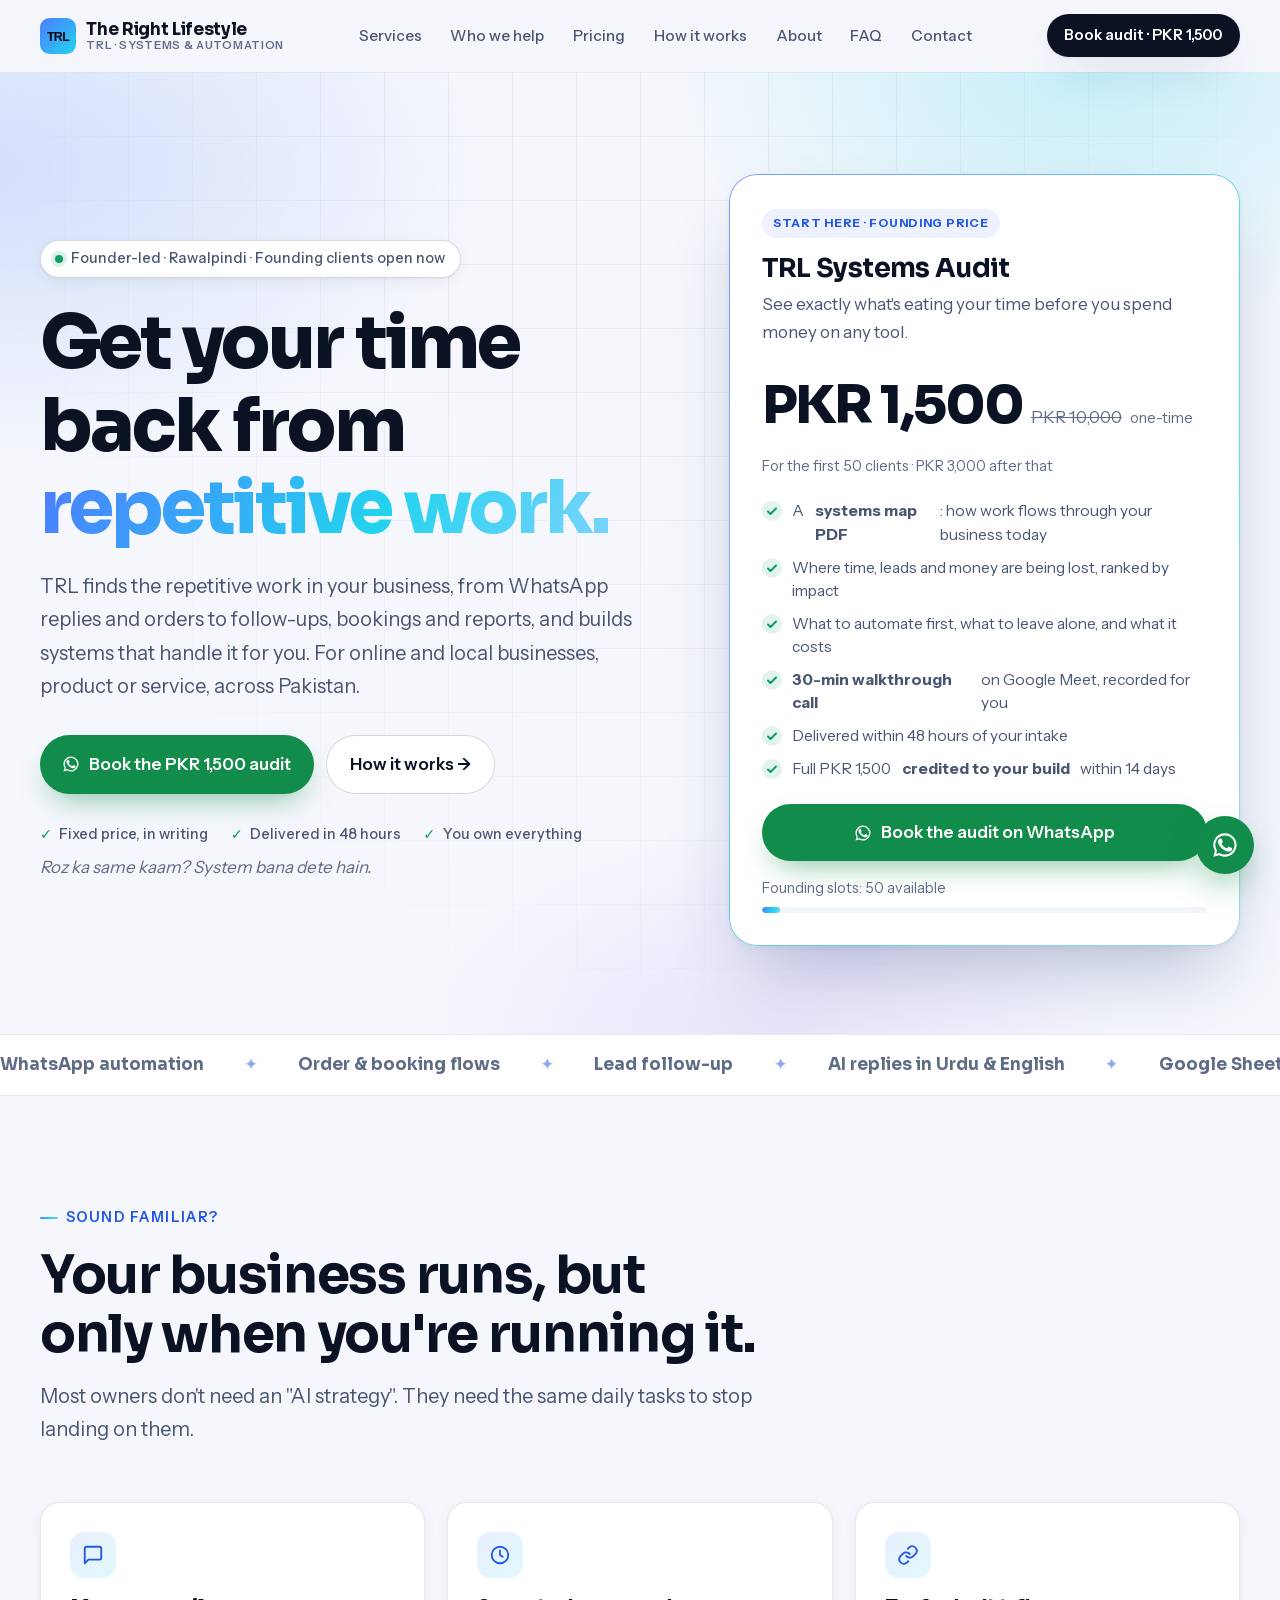
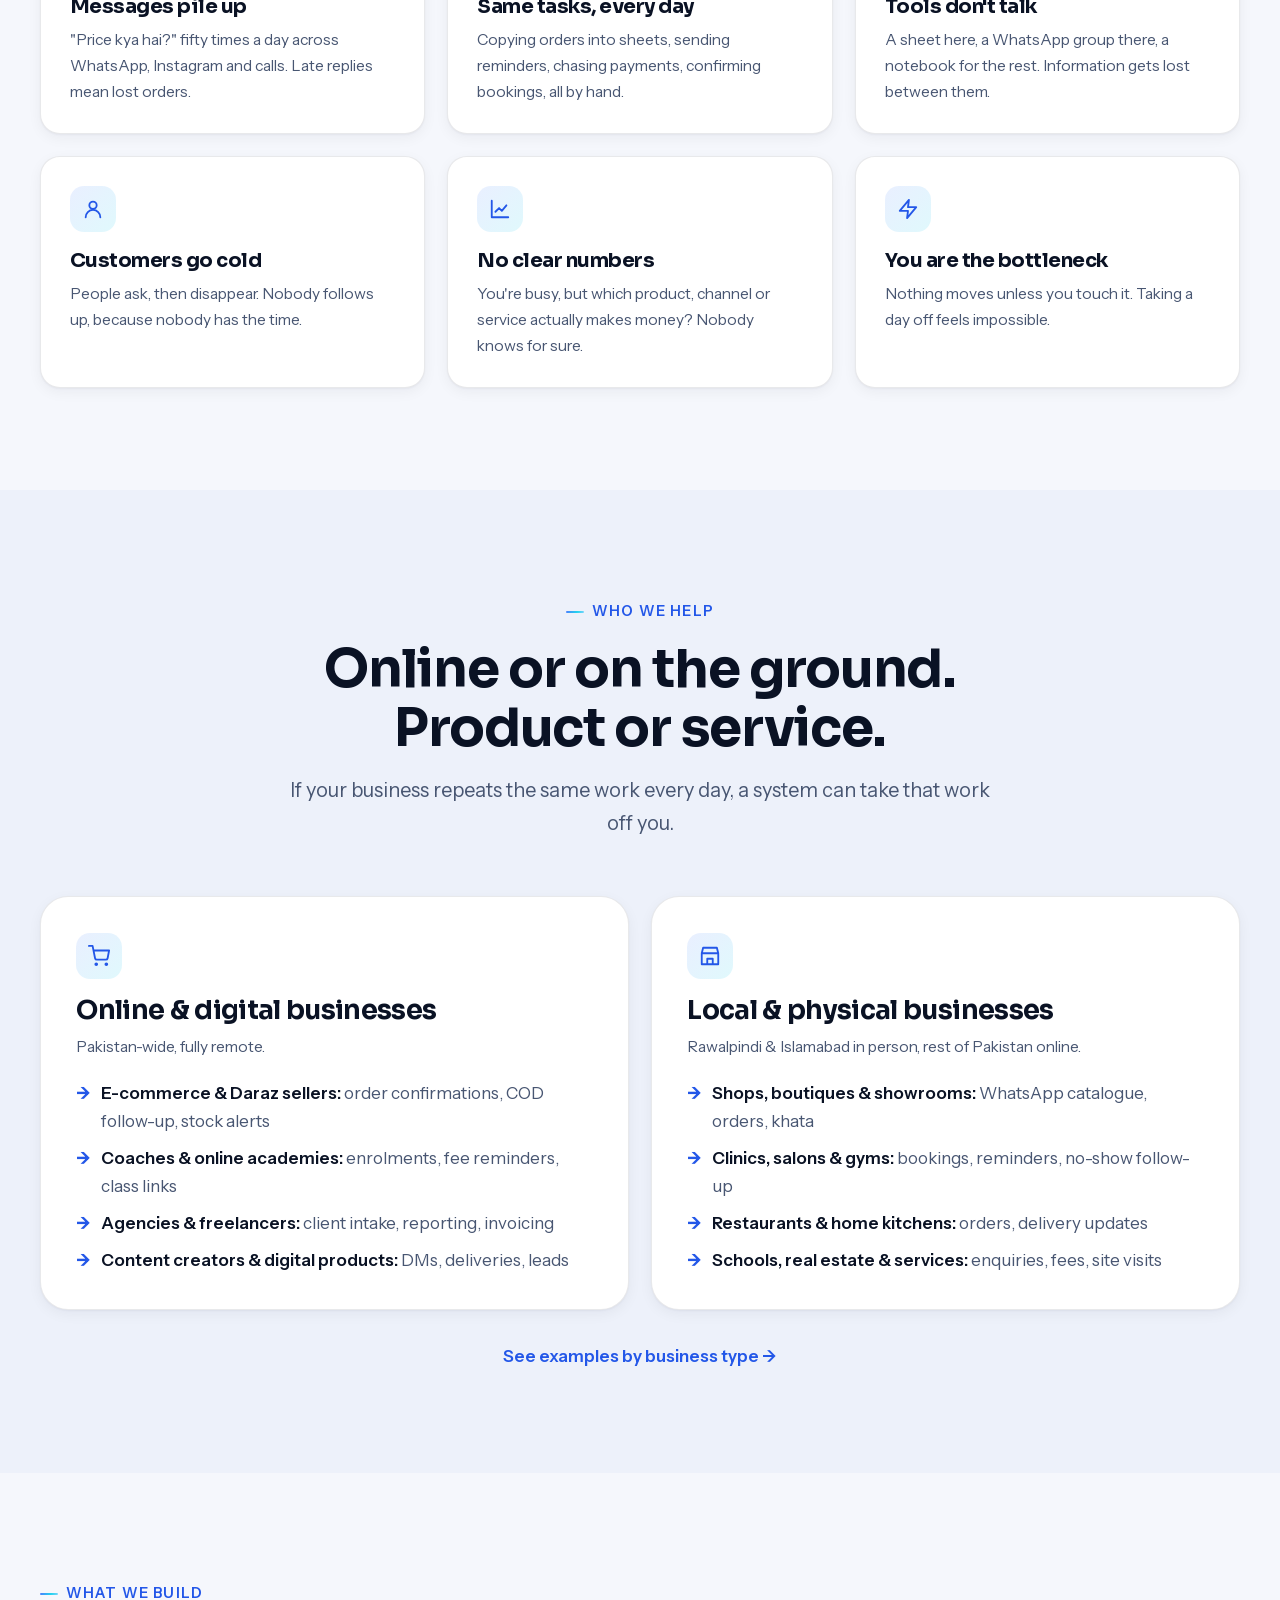
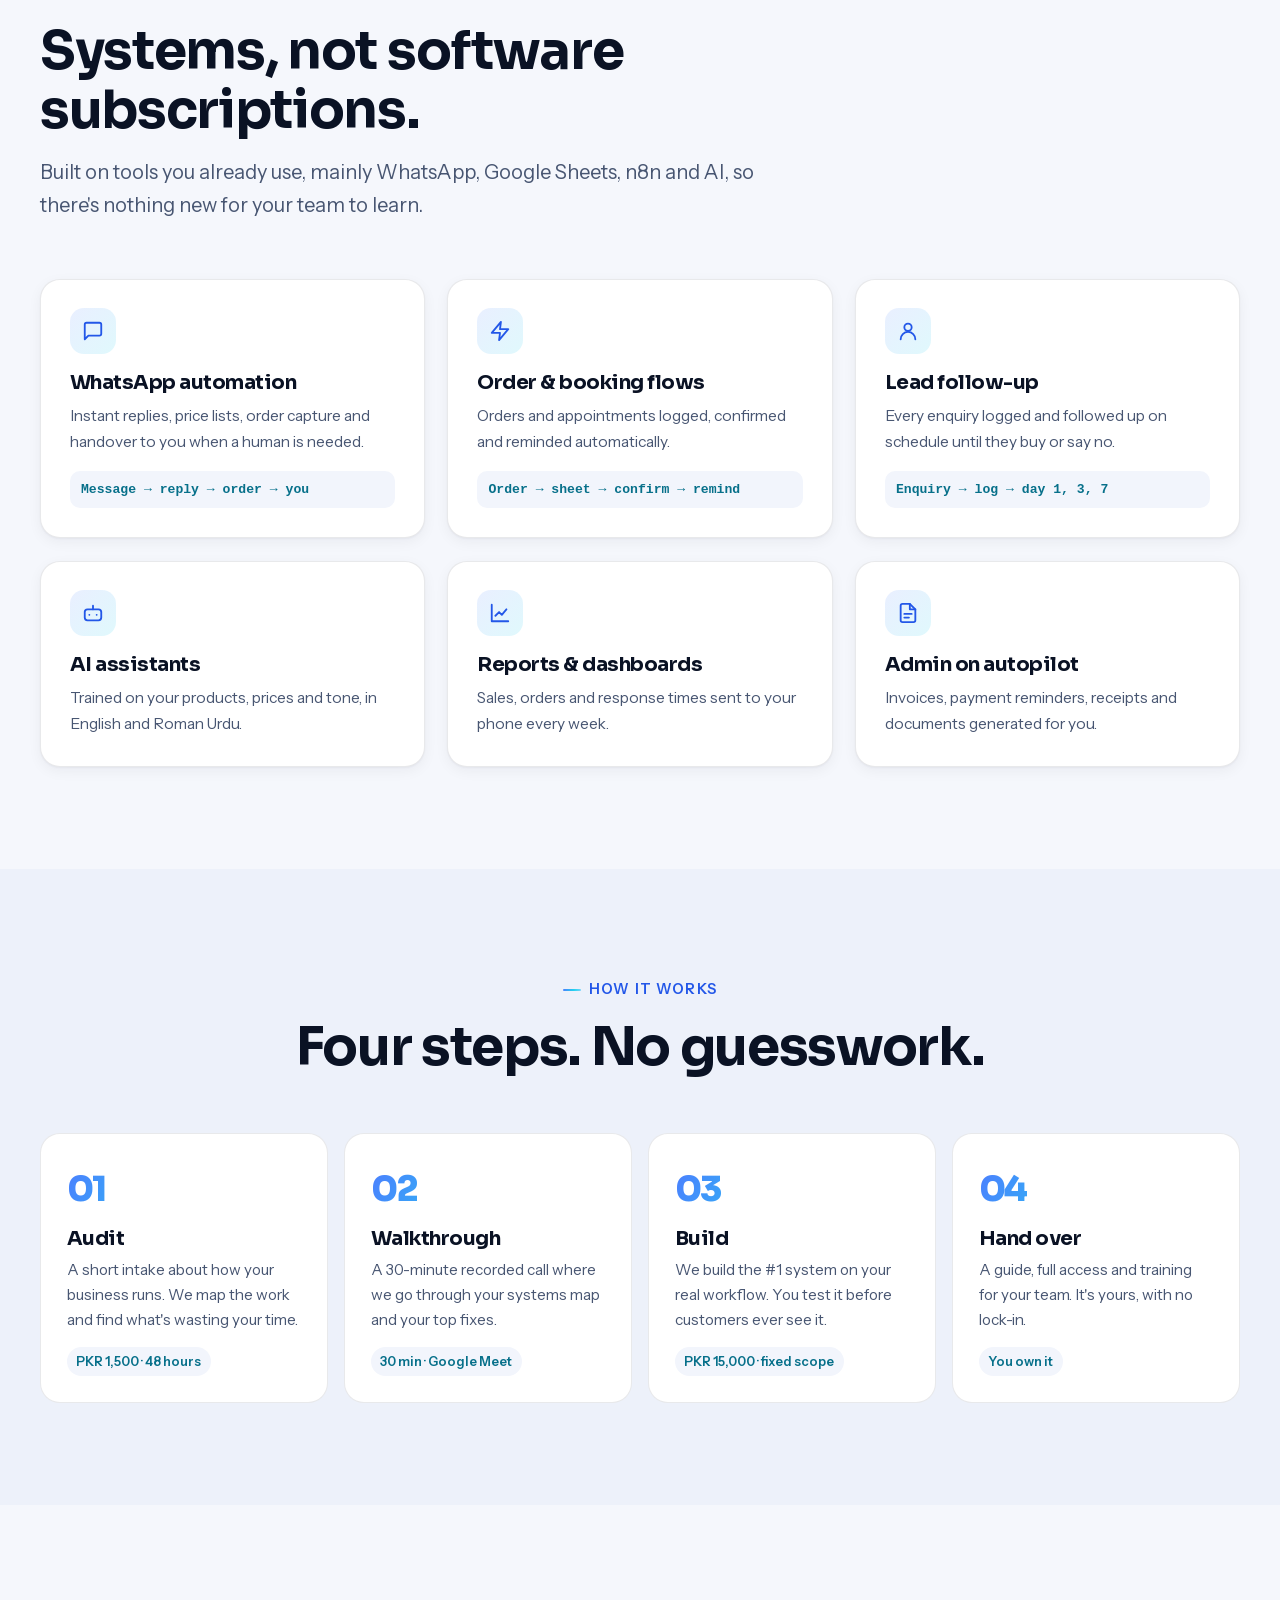
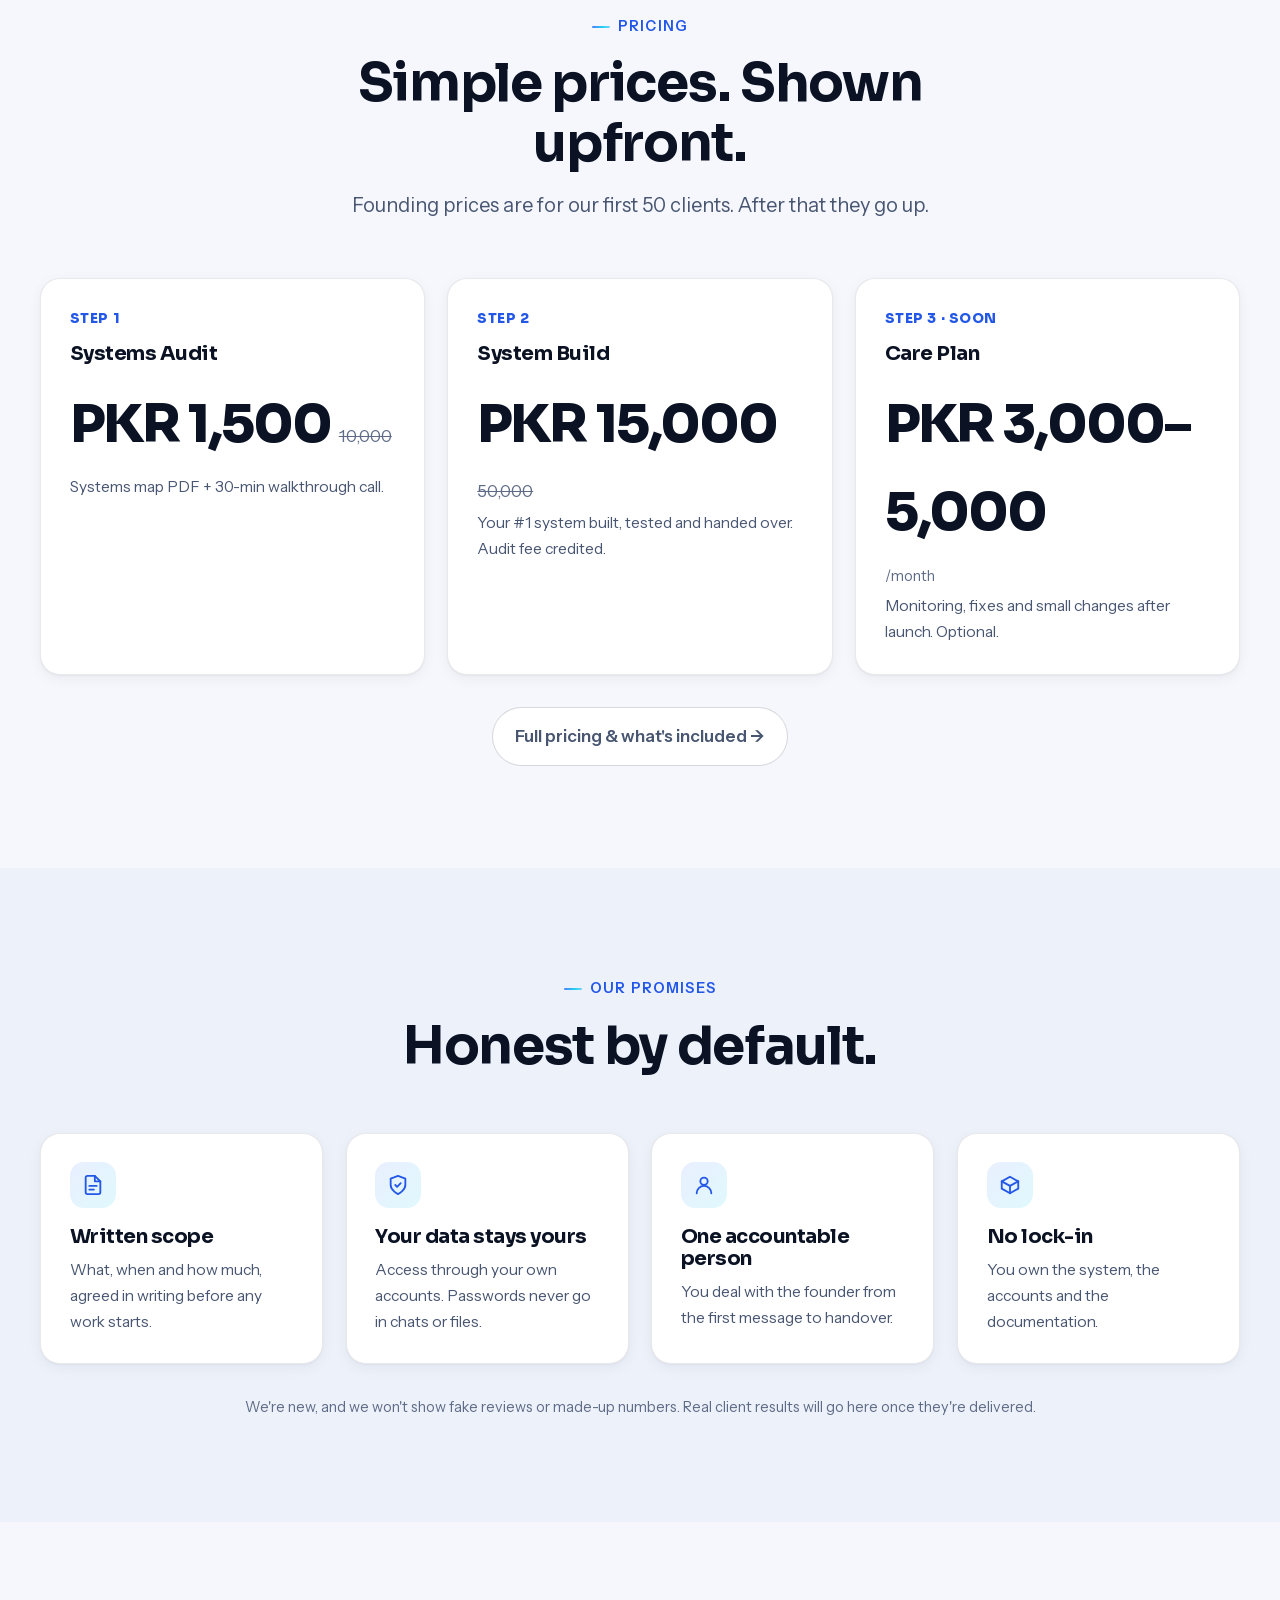
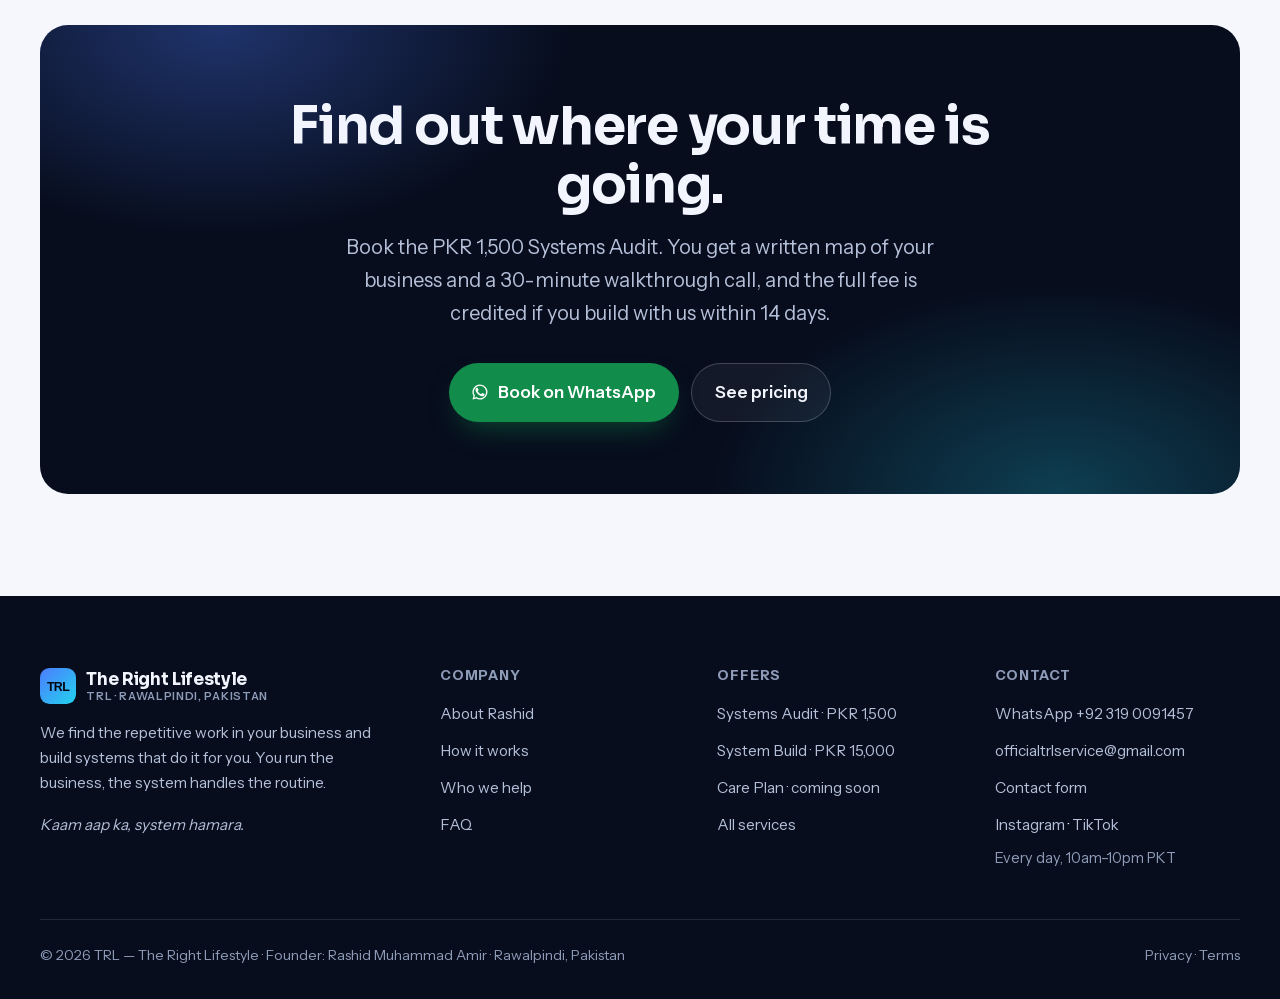
==== index.html @ 707afa15 "Launch TRL website v5.0.0" ====
<!doctype html>
<html lang="en">
<head>
<meta charset="utf-8">
<meta name="viewport" content="width=device-width,initial-scale=1,viewport-fit=cover">
<title>TRL — The Right Lifestyle · Business Automation & Systems Audits, Pakistan</title>
<meta name="description" content="TRL finds the repetitive work in your business and builds systems that do it for you. WhatsApp, orders, follow-ups, reports. Systems Audit PKR 1,500.">
<meta name="robots" content="index,follow,max-image-preview:large">
<meta name="referrer" content="strict-origin-when-cross-origin">
<meta name="theme-color" content="#f5f7fc">
<link rel="canonical" href="https://therightlifestyle.github.io/TheRightLifestyle/">
<link rel="icon" href="assets/img/favicon.svg" type="image/svg+xml"><link rel="apple-touch-icon" href="assets/img/icon-192.png"><link rel="manifest" href="manifest.webmanifest">
<meta property="og:type" content="website"><meta property="og:site_name" content="TRL — The Right Lifestyle"><meta property="og:locale" content="en_PK">
<meta property="og:title" content="TRL — The Right Lifestyle · Business Automation & Systems Audits, Pakistan"><meta property="og:description" content="TRL finds the repetitive work in your business and builds systems that do it for you. WhatsApp, orders, follow-ups, reports. Systems Audit PKR 1,500."><meta property="og:url" content="https://therightlifestyle.github.io/TheRightLifestyle/">
<meta property="og:image" content="https://therightlifestyle.github.io/TheRightLifestyle/assets/img/og-image.png"><meta property="og:image:width" content="1200"><meta property="og:image:height" content="630">
<meta name="twitter:card" content="summary_large_image"><meta name="twitter:image" content="https://therightlifestyle.github.io/TheRightLifestyle/assets/img/og-image.png">
<link rel="preload" href="assets/fonts/instrument-sans-latin.woff2" as="font" type="font/woff2" crossorigin>
<link rel="preload" href="assets/fonts/sora-700.woff2" as="font" type="font/woff2" crossorigin>
<link rel="stylesheet" href="assets/css/style.css">
<script type="application/ld+json">{"@context": "https://schema.org", "@type": "ProfessionalService", "name": "TRL \u2014 The Right Lifestyle", "alternateName": "TRL", "url": "https://therightlifestyle.github.io/TheRightLifestyle/", "email": "officialtrlservice@gmail.com", "telephone": "+923190091457", "founder": {"@type": "Person", "name": "Rashid Muhammad Amir"}, "address": {"@type": "PostalAddress", "addressLocality": "Rawalpindi", "addressRegion": "Punjab", "addressCountry": "PK"}, "areaServed": "PK", "sameAs": ["https://www.instagram.com/the.right.lifestyle/", "https://www.tiktok.com/@the.right.lifestyle"], "openingHours": "Mo-Su 10:00-22:00", "priceRange": "PKR 1,500\u201325,000+", "description": "Systems audits and automation for online and local businesses in Pakistan."}</script>
<!-- ANALYTICS SLOT (P3): paste GA4 + Microsoft Clarity snippets here when IDs exist -->
</head>
<body>
<a class="skip" href="#main">Skip to content</a>
<header class="nav">
 <div class="wrap">
  <a class="brand" href="index.html" aria-label="TRL home"><img src="assets/img/favicon.svg" alt="" width="36" height="36"><span><b>The Right Lifestyle</b><small>TRL · Systems &amp; automation</small></span></a>
  <nav class="menu" id="menu" aria-label="Main"><a href="services.html">Services</a><a href="who-we-help.html">Who we help</a><a href="pricing.html">Pricing</a><a href="how-it-works.html">How it works</a><a href="about.html">About</a><a href="faq.html">FAQ</a><a href="contact.html">Contact</a><a class="btn btn-wa" href="https://wa.me/923190091457?text=Hi%20Rashid%2C%20I%27d%20like%20to%20book%20the%20TRL%20Systems%20Audit%20%28PKR%201%2C500%20founding%20price%29.%20My%20business%20is%3A%20" target="_blank" rel="noopener"><svg viewBox="0 0 24 24" fill="currentColor" aria-hidden="true"><path d="M17.5 14.4c-.3-.1-1.8-.9-2-1-.3-.1-.5-.1-.7.1-.2.3-.8 1-.9 1.2-.2.2-.3.2-.6.1-.3-.1-1.3-.5-2.4-1.5-.9-.8-1.5-1.8-1.7-2.1-.2-.3 0-.5.1-.6l.4-.5c.2-.2.2-.3.3-.5.1-.2 0-.4 0-.5l-.9-2.2c-.2-.6-.5-.5-.7-.5h-.6c-.2 0-.5.1-.8.4-.3.3-1 1-1 2.5s1.1 2.9 1.2 3.1c.1.2 2.1 3.2 5.1 4.5.7.3 1.3.5 1.7.6.7.2 1.4.2 1.9.1.6-.1 1.8-.7 2-1.4.2-.7.2-1.3.2-1.4-.1-.2-.3-.3-.6-.4zM12 2a10 10 0 0 0-8.6 15.1L2 22l5-1.3A10 10 0 1 0 12 2zm0 18.2c-1.5 0-3-.4-4.3-1.2l-.3-.2-3 .8.8-2.9-.2-.3A8.2 8.2 0 1 1 12 20.2z"/></svg> Book audit · PKR 1,500</a></nav>
  <a class="btn btn-p nav-cta" href="https://wa.me/923190091457?text=Hi%20Rashid%2C%20I%27d%20like%20to%20book%20the%20TRL%20Systems%20Audit%20%28PKR%201%2C500%20founding%20price%29.%20My%20business%20is%3A%20" target="_blank" rel="noopener">Book audit · PKR 1,500</a>
  <button class="burger" aria-label="Open menu" aria-expanded="false" aria-controls="menu"><span></span></button>
 </div>
</header>
<main id="main">

<section class="hero"><div class="wrap hero-grid">
 <div>
  <span class="pill"><i></i>Founder-led · Rawalpindi · Founding clients open now</span>
  <h1>Get your time back from <span class="grad">repetitive work.</span></h1>
  <p class="lead">TRL finds the repetitive work in your business, from WhatsApp replies and orders to follow-ups, bookings and reports, and builds systems that handle it for you. For online and local businesses, product or service, across Pakistan.</p>
  <div class="btns"><a class="btn btn-wa" href="https://wa.me/923190091457?text=Hi%20Rashid%2C%20I%27d%20like%20to%20book%20the%20TRL%20Systems%20Audit%20%28PKR%201%2C500%20founding%20price%29.%20My%20business%20is%3A%20" target="_blank" rel="noopener"><svg viewBox="0 0 24 24" fill="currentColor" aria-hidden="true"><path d="M17.5 14.4c-.3-.1-1.8-.9-2-1-.3-.1-.5-.1-.7.1-.2.3-.8 1-.9 1.2-.2.2-.3.2-.6.1-.3-.1-1.3-.5-2.4-1.5-.9-.8-1.5-1.8-1.7-2.1-.2-.3 0-.5.1-.6l.4-.5c.2-.2.2-.3.3-.5.1-.2 0-.4 0-.5l-.9-2.2c-.2-.6-.5-.5-.7-.5h-.6c-.2 0-.5.1-.8.4-.3.3-1 1-1 2.5s1.1 2.9 1.2 3.1c.1.2 2.1 3.2 5.1 4.5.7.3 1.3.5 1.7.6.7.2 1.4.2 1.9.1.6-.1 1.8-.7 2-1.4.2-.7.2-1.3.2-1.4-.1-.2-.3-.3-.6-.4zM12 2a10 10 0 0 0-8.6 15.1L2 22l5-1.3A10 10 0 1 0 12 2zm0 18.2c-1.5 0-3-.4-4.3-1.2l-.3-.2-3 .8.8-2.9-.2-.3A8.2 8.2 0 1 1 12 20.2z"/></svg> Book the PKR 1,500 audit</a><a class="btn btn-g" href="how-it-works.html">How it works →</a></div>
  <ul class="ticks"><li>Fixed price, in writing</li><li>Delivered in 48 hours</li><li>You own everything</li></ul>
  <p class="ur">Roz ka same kaam? System bana dete hain.</p>
 </div>
 <div class="offer rv">
<span class="tag">Start here · Founding price</span>
<h3>TRL Systems Audit</h3>
<p>See exactly what's eating your time before you spend money on any tool.</p>
<div class="price"><b>PKR 1,500</b><s>PKR 10,000</s><span>one-time</span></div>
<p class="muted">For the first 50 clients · PKR 3,000 after that</p>
<ul class="checks"><li>A <b>systems map PDF</b>: how work flows through your business today</li>
<li>Where time, leads and money are being lost, ranked by impact</li>
<li>What to automate first, what to leave alone, and what it costs</li>
<li><b>30-min walkthrough call</b> on Google Meet, recorded for you</li>
<li>Delivered within 48 hours of your intake</li>
<li>Full PKR 1,500 <b>credited to your build</b> within 14 days</li></ul>
<a class="btn btn-wa" href="https://wa.me/923190091457?text=Hi%20Rashid%2C%20I%27d%20like%20to%20book%20the%20TRL%20Systems%20Audit%20%28PKR%201%2C500%20founding%20price%29.%20My%20business%20is%3A%20" target="_blank" rel="noopener"><svg viewBox="0 0 24 24" fill="currentColor" aria-hidden="true"><path d="M17.5 14.4c-.3-.1-1.8-.9-2-1-.3-.1-.5-.1-.7.1-.2.3-.8 1-.9 1.2-.2.2-.3.2-.6.1-.3-.1-1.3-.5-2.4-1.5-.9-.8-1.5-1.8-1.7-2.1-.2-.3 0-.5.1-.6l.4-.5c.2-.2.2-.3.3-.5.1-.2 0-.4 0-.5l-.9-2.2c-.2-.6-.5-.5-.7-.5h-.6c-.2 0-.5.1-.8.4-.3.3-1 1-1 2.5s1.1 2.9 1.2 3.1c.1.2 2.1 3.2 5.1 4.5.7.3 1.3.5 1.7.6.7.2 1.4.2 1.9.1.6-.1 1.8-.7 2-1.4.2-.7.2-1.3.2-1.4-.1-.2-.3-.3-.6-.4zM12 2a10 10 0 0 0-8.6 15.1L2 22l5-1.3A10 10 0 1 0 12 2zm0 18.2c-1.5 0-3-.4-4.3-1.2l-.3-.2-3 .8.8-2.9-.2-.3A8.2 8.2 0 1 1 12 20.2z"/></svg> Book the audit on WhatsApp</a>
<div class="meter">Founding slots: 50 available<div class="bar"><i></i></div></div>
</div>
</div></section>

<div class="strip" aria-hidden="true"><div class="track"><span>WhatsApp automation</span><span>Order & booking flows</span><span>Lead follow-up</span><span>AI replies in Urdu & English</span><span>Google Sheets systems</span><span>Daraz & e-commerce ops</span><span>Invoices & reminders</span><span>Reporting dashboards</span><span>n8n workflows</span><span>Course & academy admin</span><span>WhatsApp automation</span><span>Order & booking flows</span><span>Lead follow-up</span><span>AI replies in Urdu & English</span><span>Google Sheets systems</span><span>Daraz & e-commerce ops</span><span>Invoices & reminders</span><span>Reporting dashboards</span><span>n8n workflows</span><span>Course & academy admin</span></div></div>

<section class="sec"><div class="wrap">
 <div class="head rv"><span class="eyebrow">Sound familiar?</span><h2>Your business runs, but only when you're running it.</h2><p>Most owners don't need an "AI strategy". They need the same daily tasks to stop landing on them.</p></div>
 <div class="g3">
  <div class="card rv"><div class="ic"><svg viewBox="0 0 24 24" fill="none" stroke="currentColor" stroke-width="2" stroke-linecap="round" stroke-linejoin="round" aria-hidden="true"><path d="M21 15a2 2 0 0 1-2 2H7l-4 4V5a2 2 0 0 1 2-2h14a2 2 0 0 1 2 2z"/></svg></div><h3>Messages pile up</h3><p>"Price kya hai?" fifty times a day across WhatsApp, Instagram and calls. Late replies mean lost orders.</p></div>
  <div class="card rv"><div class="ic"><svg viewBox="0 0 24 24" fill="none" stroke="currentColor" stroke-width="2" stroke-linecap="round" stroke-linejoin="round" aria-hidden="true"><circle cx="12" cy="12" r="9"/><path d="M12 7v5l3 2"/></svg></div><h3>Same tasks, every day</h3><p>Copying orders into sheets, sending reminders, chasing payments, confirming bookings, all by hand.</p></div>
  <div class="card rv"><div class="ic"><svg viewBox="0 0 24 24" fill="none" stroke="currentColor" stroke-width="2" stroke-linecap="round" stroke-linejoin="round" aria-hidden="true"><path d="M10 13a5 5 0 0 0 7.5.5l3-3a5 5 0 0 0-7-7l-1.7 1.7"/><path d="M14 11a5 5 0 0 0-7.5-.5l-3 3a5 5 0 0 0 7 7l1.7-1.7"/></svg></div><h3>Tools don't talk</h3><p>A sheet here, a WhatsApp group there, a notebook for the rest. Information gets lost between them.</p></div>
  <div class="card rv"><div class="ic"><svg viewBox="0 0 24 24" fill="none" stroke="currentColor" stroke-width="2" stroke-linecap="round" stroke-linejoin="round" aria-hidden="true"><circle cx="12" cy="8" r="4"/><path d="M4 21a8 8 0 0 1 16 0"/></svg></div><h3>Customers go cold</h3><p>People ask, then disappear. Nobody follows up, because nobody has the time.</p></div>
  <div class="card rv"><div class="ic"><svg viewBox="0 0 24 24" fill="none" stroke="currentColor" stroke-width="2" stroke-linecap="round" stroke-linejoin="round" aria-hidden="true"><path d="M3 3v18h18"/><path d="m7 15 4-4 3 3 5-6"/></svg></div><h3>No clear numbers</h3><p>You're busy, but which product, channel or service actually makes money? Nobody knows for sure.</p></div>
  <div class="card rv"><div class="ic"><svg viewBox="0 0 24 24" fill="none" stroke="currentColor" stroke-width="2" stroke-linecap="round" stroke-linejoin="round" aria-hidden="true"><path d="M13 2 3 14h9l-1 8 10-12h-9z"/></svg></div><h3>You are the bottleneck</h3><p>Nothing moves unless you touch it. Taking a day off feels impossible.</p></div>
 </div>
</div></section>

<section class="sec alt"><div class="wrap">
 <div class="head c rv"><span class="eyebrow">Who we help</span><h2>Online or on the ground. Product or service.</h2><p>If your business repeats the same work every day, a system can take that work off you.</p></div>
 <div class="split">
  <div class="aud card rv"><div class="ic"><svg viewBox="0 0 24 24" fill="none" stroke="currentColor" stroke-width="2" stroke-linecap="round" stroke-linejoin="round" aria-hidden="true"><circle cx="9" cy="21" r="1"/><circle cx="20" cy="21" r="1"/><path d="M1 1h4l2.7 13.4a2 2 0 0 0 2 1.6h9.7a2 2 0 0 0 2-1.6L23 6H6"/></svg></div><h3>Online &amp; digital businesses</h3><p>Pakistan-wide, fully remote.</p>
   <ul><li><span><b>E-commerce &amp; Daraz sellers:</b> order confirmations, COD follow-up, stock alerts</span></li><li><span><b>Coaches &amp; online academies:</b> enrolments, fee reminders, class links</span></li><li><span><b>Agencies &amp; freelancers:</b> client intake, reporting, invoicing</span></li><li><span><b>Content creators &amp; digital products:</b> DMs, deliveries, leads</span></li></ul></div>
  <div class="aud card rv"><div class="ic"><svg viewBox="0 0 24 24" fill="none" stroke="currentColor" stroke-width="2" stroke-linecap="round" stroke-linejoin="round" aria-hidden="true"><path d="M3 9 4.5 3h15L21 9M3 9v12h18V9M3 9h18M9 21v-6h6v6"/></svg></div><h3>Local &amp; physical businesses</h3><p>Rawalpindi &amp; Islamabad in person, rest of Pakistan online.</p>
   <ul><li><span><b>Shops, boutiques &amp; showrooms:</b> WhatsApp catalogue, orders, khata</span></li><li><span><b>Clinics, salons &amp; gyms:</b> bookings, reminders, no-show follow-up</span></li><li><span><b>Restaurants &amp; home kitchens:</b> orders, delivery updates</span></li><li><span><b>Schools, real estate &amp; services:</b> enquiries, fees, site visits</span></li></ul></div>
 </div>
 <p class="center mt2"><a class="link" href="who-we-help.html">See examples by business type →</a></p>
</div></section>

<section class="sec"><div class="wrap">
 <div class="head rv"><span class="eyebrow">What we build</span><h2>Systems, not software subscriptions.</h2><p>Built on tools you already use, mainly WhatsApp, Google Sheets, n8n and AI, so there's nothing new for your team to learn.</p></div>
 <div class="g3">
  <a class="card rv" href="services.html#whatsapp"><div class="ic"><svg viewBox="0 0 24 24" fill="none" stroke="currentColor" stroke-width="2" stroke-linecap="round" stroke-linejoin="round" aria-hidden="true"><path d="M21 15a2 2 0 0 1-2 2H7l-4 4V5a2 2 0 0 1 2-2h14a2 2 0 0 1 2 2z"/></svg></div><h3>WhatsApp automation</h3><p>Instant replies, price lists, order capture and handover to you when a human is needed.</p><div class="flow">Message → reply → order → you</div></a>
  <a class="card rv" href="services.html#ops"><div class="ic"><svg viewBox="0 0 24 24" fill="none" stroke="currentColor" stroke-width="2" stroke-linecap="round" stroke-linejoin="round" aria-hidden="true"><path d="M13 2 3 14h9l-1 8 10-12h-9z"/></svg></div><h3>Order &amp; booking flows</h3><p>Orders and appointments logged, confirmed and reminded automatically.</p><div class="flow">Order → sheet → confirm → remind</div></a>
  <a class="card rv" href="services.html#followup"><div class="ic"><svg viewBox="0 0 24 24" fill="none" stroke="currentColor" stroke-width="2" stroke-linecap="round" stroke-linejoin="round" aria-hidden="true"><circle cx="12" cy="8" r="4"/><path d="M4 21a8 8 0 0 1 16 0"/></svg></div><h3>Lead follow-up</h3><p>Every enquiry logged and followed up on schedule until they buy or say no.</p><div class="flow">Enquiry → log → day 1, 3, 7</div></a>
  <a class="card rv" href="services.html#ai"><div class="ic"><svg viewBox="0 0 24 24" fill="none" stroke="currentColor" stroke-width="2" stroke-linecap="round" stroke-linejoin="round" aria-hidden="true"><rect x="3" y="8" width="18" height="12" rx="3"/><path d="M12 8V4M8 14h.01M16 14h.01"/></svg></div><h3>AI assistants</h3><p>Trained on your products, prices and tone, in English and Roman Urdu.</p></a>
  <a class="card rv" href="services.html#reports"><div class="ic"><svg viewBox="0 0 24 24" fill="none" stroke="currentColor" stroke-width="2" stroke-linecap="round" stroke-linejoin="round" aria-hidden="true"><path d="M3 3v18h18"/><path d="m7 15 4-4 3 3 5-6"/></svg></div><h3>Reports &amp; dashboards</h3><p>Sales, orders and response times sent to your phone every week.</p></a>
  <a class="card rv" href="services.html#admin"><div class="ic"><svg viewBox="0 0 24 24" fill="none" stroke="currentColor" stroke-width="2" stroke-linecap="round" stroke-linejoin="round" aria-hidden="true"><path d="M14 2H6a2 2 0 0 0-2 2v16a2 2 0 0 0 2 2h12a2 2 0 0 0 2-2V8z"/><path d="M14 2v6h6M8 13h8M8 17h5"/></svg></div><h3>Admin on autopilot</h3><p>Invoices, payment reminders, receipts and documents generated for you.</p></a>
 </div>
</div></section>

<section class="sec alt"><div class="wrap">
 <div class="head c rv"><span class="eyebrow">How it works</span><h2>Four steps. No guesswork.</h2></div>
 <div class="steps">
  <div class="step rv"><h3>Audit</h3><p>A short intake about how your business runs. We map the work and find what's wasting your time.</p><span class="when">PKR 1,500 · 48 hours</span></div>
  <div class="step rv"><h3>Walkthrough</h3><p>A 30-minute recorded call where we go through your systems map and your top fixes.</p><span class="when">30 min · Google Meet</span></div>
  <div class="step rv"><h3>Build</h3><p>We build the #1 system on your real workflow. You test it before customers ever see it.</p><span class="when">PKR 15,000 · fixed scope</span></div>
  <div class="step rv"><h3>Hand over</h3><p>A guide, full access and training for your team. It's yours, with no lock-in.</p><span class="when">You own it</span></div>
 </div>
</div></section>

<section class="sec"><div class="wrap">
 <div class="head c rv"><span class="eyebrow">Pricing</span><h2>Simple prices. Shown upfront.</h2><p>Founding prices are for our first 50 clients. After that they go up.</p></div>
 <div class="g3">
  <div class="card rv"><span class="num">STEP 1</span><h3>Systems Audit</h3><div class="price"><b>PKR 1,500</b><s>10,000</s></div><p>Systems map PDF + 30-min walkthrough call.</p></div>
  <div class="card rv"><span class="num">STEP 2</span><h3>System Build</h3><div class="price"><b>PKR 15,000</b><s>50,000</s></div><p>Your #1 system built, tested and handed over. Audit fee credited.</p></div>
  <div class="card rv"><span class="num">STEP 3 · SOON</span><h3>Care Plan</h3><div class="price"><b>PKR 3,000–5,000</b><span>/month</span></div><p>Monitoring, fixes and small changes after launch. Optional.</p></div>
 </div>
 <p class="center mt2"><a class="btn btn-g" href="pricing.html">Full pricing &amp; what's included →</a></p>
</div></section>

<section class="sec alt"><div class="wrap">
 <div class="head c rv"><span class="eyebrow">Our promises</span><h2>Honest by default.</h2></div>
 <div class="g4">
  <div class="card rv"><div class="ic"><svg viewBox="0 0 24 24" fill="none" stroke="currentColor" stroke-width="2" stroke-linecap="round" stroke-linejoin="round" aria-hidden="true"><path d="M14 2H6a2 2 0 0 0-2 2v16a2 2 0 0 0 2 2h12a2 2 0 0 0 2-2V8z"/><path d="M14 2v6h6M8 13h8M8 17h5"/></svg></div><h3>Written scope</h3><p>What, when and how much, agreed in writing before any work starts.</p></div>
  <div class="card rv"><div class="ic"><svg viewBox="0 0 24 24" fill="none" stroke="currentColor" stroke-width="2" stroke-linecap="round" stroke-linejoin="round" aria-hidden="true"><path d="M12 22s8-4 8-10V5l-8-3-8 3v7c0 6 8 10 8 10z"/><path d="m9 12 2 2 4-4"/></svg></div><h3>Your data stays yours</h3><p>Access through your own accounts. Passwords never go in chats or files.</p></div>
  <div class="card rv"><div class="ic"><svg viewBox="0 0 24 24" fill="none" stroke="currentColor" stroke-width="2" stroke-linecap="round" stroke-linejoin="round" aria-hidden="true"><circle cx="12" cy="8" r="4"/><path d="M4 21a8 8 0 0 1 16 0"/></svg></div><h3>One accountable person</h3><p>You deal with the founder from the first message to handover.</p></div>
  <div class="card rv"><div class="ic"><svg viewBox="0 0 24 24" fill="none" stroke="currentColor" stroke-width="2" stroke-linecap="round" stroke-linejoin="round" aria-hidden="true"><path d="M21 8 12 3 3 8v8l9 5 9-5z"/><path d="m3 8 9 5 9-5M12 13v8"/></svg></div><h3>No lock-in</h3><p>You own the system, the accounts and the documentation.</p></div>
 </div>
 <p class="center muted mt2">We're new, and we won't show fake reviews or made-up numbers. Real client results will go here once they're delivered.</p>
</div></section>
<section class="sec"><div class="wrap"><div class="cta on-dark rv">
<h2>Find out where your time is going.</h2><p>Book the PKR 1,500 Systems Audit. You get a written map of your business and a 30-minute walkthrough call, and the full fee is credited if you build with us within 14 days.</p>
<div class="btns"><a class="btn btn-wa" href="https://wa.me/923190091457?text=Hi%20Rashid%2C%20I%27d%20like%20to%20book%20the%20TRL%20Systems%20Audit%20%28PKR%201%2C500%20founding%20price%29.%20My%20business%20is%3A%20" target="_blank" rel="noopener"><svg viewBox="0 0 24 24" fill="currentColor" aria-hidden="true"><path d="M17.5 14.4c-.3-.1-1.8-.9-2-1-.3-.1-.5-.1-.7.1-.2.3-.8 1-.9 1.2-.2.2-.3.2-.6.1-.3-.1-1.3-.5-2.4-1.5-.9-.8-1.5-1.8-1.7-2.1-.2-.3 0-.5.1-.6l.4-.5c.2-.2.2-.3.3-.5.1-.2 0-.4 0-.5l-.9-2.2c-.2-.6-.5-.5-.7-.5h-.6c-.2 0-.5.1-.8.4-.3.3-1 1-1 2.5s1.1 2.9 1.2 3.1c.1.2 2.1 3.2 5.1 4.5.7.3 1.3.5 1.7.6.7.2 1.4.2 1.9.1.6-.1 1.8-.7 2-1.4.2-.7.2-1.3.2-1.4-.1-.2-.3-.3-.6-.4zM12 2a10 10 0 0 0-8.6 15.1L2 22l5-1.3A10 10 0 1 0 12 2zm0 18.2c-1.5 0-3-.4-4.3-1.2l-.3-.2-3 .8.8-2.9-.2-.3A8.2 8.2 0 1 1 12 20.2z"/></svg> Book on WhatsApp</a><a class="btn btn-g" href="pricing.html">See pricing</a></div>
</div></div></section>

</main>
<footer class="foot on-dark">
 <div class="wrap">
  <div class="foot-grid">
   <div>
    <a class="brand" href="index.html"><img src="assets/img/favicon.svg" alt="" width="36" height="36"><span><b>The Right Lifestyle</b><small>TRL · Rawalpindi, Pakistan</small></span></a>
    <p class="mt1" style="max-width:340px;font-size:.95rem">We find the repetitive work in your business and build systems that do it for you. You run the business, the system handles the routine.</p>
    <p class="mt1" style="font-size:.95rem"><i>Kaam aap ka, system hamara.</i></p>
   </div>
   <div><h4>Company</h4><ul><li><a href="about.html">About Rashid</a></li><li><a href="how-it-works.html">How it works</a></li><li><a href="who-we-help.html">Who we help</a></li><li><a href="faq.html">FAQ</a></li></ul></div>
   <div><h4>Offers</h4><ul><li><a href="pricing.html#audit">Systems Audit · PKR 1,500</a></li><li><a href="pricing.html#build">System Build · PKR 15,000</a></li><li><a href="pricing.html#care">Care Plan · coming soon</a></li><li><a href="services.html">All services</a></li></ul></div>
   <div><h4>Contact</h4><ul><li><a href="https://wa.me/923190091457?text=Assalam%20o%20Alaikum%20Rashid%2C%20I%20found%20TRL%20online.%20I%27d%20like%20to%20talk%20about%20my%20business." target="_blank" rel="noopener">WhatsApp +92 319 0091457</a></li><li><a href="mailto:officialtrlservice@gmail.com">officialtrlservice@gmail.com</a></li><li><a href="contact.html">Contact form</a></li><li><a href="https://www.instagram.com/the.right.lifestyle/" target="_blank" rel="noopener">Instagram</a> · <a href="https://www.tiktok.com/@the.right.lifestyle" target="_blank" rel="noopener">TikTok</a></li><li style="color:var(--text3);font-size:.9rem">Every day, 10am–10pm PKT</li></ul></div>
  </div>
  <div class="foot-b"><span>© <span id="yr">2026</span> TRL — The Right Lifestyle · Founder: Rashid Muhammad Amir · Rawalpindi, Pakistan</span><span><a href="privacy.html">Privacy</a> · <a href="terms.html">Terms</a></span></div>
 </div>
</footer>
<a class="fab" href="https://wa.me/923190091457?text=Assalam%20o%20Alaikum%20Rashid%2C%20I%20found%20TRL%20online.%20I%27d%20like%20to%20talk%20about%20my%20business." target="_blank" rel="noopener" aria-label="Chat with TRL on WhatsApp"><svg viewBox="0 0 24 24" fill="currentColor" aria-hidden="true"><path d="M17.5 14.4c-.3-.1-1.8-.9-2-1-.3-.1-.5-.1-.7.1-.2.3-.8 1-.9 1.2-.2.2-.3.2-.6.1-.3-.1-1.3-.5-2.4-1.5-.9-.8-1.5-1.8-1.7-2.1-.2-.3 0-.5.1-.6l.4-.5c.2-.2.2-.3.3-.5.1-.2 0-.4 0-.5l-.9-2.2c-.2-.6-.5-.5-.7-.5h-.6c-.2 0-.5.1-.8.4-.3.3-1 1-1 2.5s1.1 2.9 1.2 3.1c.1.2 2.1 3.2 5.1 4.5.7.3 1.3.5 1.7.6.7.2 1.4.2 1.9.1.6-.1 1.8-.7 2-1.4.2-.7.2-1.3.2-1.4-.1-.2-.3-.3-.6-.4zM12 2a10 10 0 0 0-8.6 15.1L2 22l5-1.3A10 10 0 1 0 12 2zm0 18.2c-1.5 0-3-.4-4.3-1.2l-.3-.2-3 .8.8-2.9-.2-.3A8.2 8.2 0 1 1 12 20.2z"/></svg></a>
<script src="assets/js/main.js" defer></script>
</body>
</html>
---- assets/css/style.css ----
/* TRL — The Right Lifestyle · v5 launch stylesheet · hand-written, no frameworks, no trackers */
@font-face{font-family:"Instrument Sans";src:url("../fonts/instrument-sans-latin.woff2") format("woff2");font-weight:400 700;font-display:swap}
@font-face{font-family:"Sora";src:url("../fonts/sora-700.woff2") format("woff2");font-weight:600 700;font-display:swap}
@font-face{font-family:"Sora";src:url("../fonts/sora-800.woff2") format("woff2");font-weight:800;font-display:swap}

:root{
  --fd:"Sora",ui-sans-serif,system-ui,sans-serif;
  --fb:"Instrument Sans",ui-sans-serif,system-ui,-apple-system,"Segoe UI",Roboto,sans-serif;
  --s-1:clamp(.83rem,.8rem + .15vw,.9rem);--s0:clamp(.98rem,.94rem + .2vw,1.06rem);--s1:clamp(1.1rem,1.02rem + .4vw,1.25rem);
  --s2:clamp(1.3rem,1.15rem + .7vw,1.65rem);--s3:clamp(1.7rem,1.35rem + 1.4vw,2.4rem);--s4:clamp(2.1rem,1.5rem + 2.4vw,3.3rem);--s5:clamp(2.5rem,1.5rem + 4vw,4.6rem);
  --gut:clamp(1.15rem,4vw,2.5rem);--secy:clamp(3.8rem,8vw,7rem);
  --r-sm:12px;--r-md:20px;--r-lg:28px;--maxw:1200px;--nav-h:72px;
  --ease:cubic-bezier(.22,1,.36,1);
  --grad:linear-gradient(120deg,#4d7cff 0%,#22d3ee 60%,#7dd3fc 100%);
  --bg:#f5f7fc;--bg2:#edf1fa;--surf:#fff;--surf2:#f2f5fc;
  --text:#0a1224;--text2:#485672;--text3:#5f6c87;
  --accent:#2357e8;--accent2:#07708a;--ok:#0f9d63;--wa:#128c4a;
  --bd:rgba(10,18,40,.09);--bd2:rgba(10,18,40,.16);
  --sh-s:0 1px 2px rgba(16,24,48,.04),0 4px 14px rgba(16,24,48,.05);
  --sh-m:0 2px 4px rgba(16,24,48,.04),0 22px 44px -14px rgba(20,32,80,.18);
  --sh-l:0 2px 6px rgba(16,24,48,.05),0 40px 80px -24px rgba(30,50,120,.32);
}
.on-dark{--text:#f2f5fd;--text2:#b4bfd8;--text3:#8f9cb8;--accent2:#5fe0f7;--bd:rgba(255,255,255,.11);--bd2:rgba(255,255,255,.2);--surf:rgba(255,255,255,.05);--surf2:rgba(255,255,255,.08);color:var(--text);background:#070d1d}

*,*::before,*::after{box-sizing:border-box}*{margin:0;padding:0}
html{scroll-behavior:smooth;scroll-padding-top:calc(var(--nav-h) + 16px);-webkit-text-size-adjust:100%}
body{font-family:var(--fb);font-size:var(--s0);line-height:1.66;background:var(--bg);color:var(--text);overflow-x:clip;-webkit-font-smoothing:antialiased;min-height:100vh;display:flex;flex-direction:column}
main{flex:1}
img,svg{display:block;max-width:100%;height:auto}a{color:inherit;text-decoration:none}button{font:inherit;color:inherit;background:none;border:0;cursor:pointer}ul,ol{list-style:none}
::selection{background:rgba(59,109,255,.22)}
:focus-visible{outline:2px solid var(--accent);outline-offset:3px;border-radius:6px}
.skip{position:fixed;top:-100px;left:50%;transform:translateX(-50%);z-index:999;background:var(--accent);color:#fff;padding:.7rem 1.2rem;border-radius:0 0 12px 12px;font-weight:600}.skip:focus{top:0}
h1,h2,h3,h4{font-family:var(--fd);line-height:1.12;letter-spacing:-.025em;font-weight:700}
h1{font-size:var(--s5);font-weight:800;letter-spacing:-.04em}h2{font-size:var(--s4)}h3{font-size:var(--s1)}
p{color:var(--text2)}
.wrap{width:min(100% - 2*var(--gut),var(--maxw));margin-inline:auto}
.narrow{max-width:760px}
.sec{padding-block:var(--secy)}.sec.alt{background:var(--bg2)}
.grad{background:var(--grad);-webkit-background-clip:text;background-clip:text;color:transparent}
.eyebrow{display:inline-flex;align-items:center;gap:.5rem;font-size:var(--s-1);font-weight:600;letter-spacing:.08em;text-transform:uppercase;color:var(--accent);margin-bottom:1rem}
.eyebrow::before{content:"";width:18px;height:2px;background:var(--grad);border-radius:2px}
.head{max-width:720px;margin-bottom:clamp(2rem,5vw,3.5rem)}.head.c{margin-inline:auto;text-align:center}.head.c .eyebrow{justify-content:center}
.head p{font-size:var(--s1);margin-top:1rem}
.lead{font-size:var(--s1);color:var(--text2);max-width:640px}
.muted{color:var(--text3);font-size:var(--s-1)}

/* buttons */
.btn{display:inline-flex;align-items:center;justify-content:center;gap:.55rem;padding:.9rem 1.4rem;border-radius:999px;font-weight:600;font-size:var(--s0);transition:transform .3s var(--ease),box-shadow .3s var(--ease),background .2s;white-space:nowrap}
.btn:hover{transform:translateY(-2px)}
.btn-p{background:var(--text);color:#fff;box-shadow:var(--sh-m)}.btn-p:hover{box-shadow:var(--sh-l)}
.btn-wa{background:var(--wa);color:#fff;box-shadow:0 14px 30px -12px rgba(18,140,74,.55)}
.btn-g{border:1px solid var(--bd2);background:var(--surf)}.btn-g:hover{border-color:var(--accent)}
.on-dark .btn-p{background:#fff;color:#0a1224}
.btn svg{width:18px;height:18px}
.btns{display:flex;flex-wrap:wrap;gap:.8rem}
.link{color:var(--accent);font-weight:600}.link:hover{text-decoration:underline}

/* nav */
.nav{position:sticky;top:0;z-index:50;height:var(--nav-h);background:rgba(245,247,252,.78);backdrop-filter:saturate(1.6) blur(14px);-webkit-backdrop-filter:saturate(1.6) blur(14px);border-bottom:1px solid transparent;transition:border-color .3s}
.nav.scrolled{border-bottom-color:var(--bd)}
.nav .wrap{height:100%;display:flex;align-items:center;justify-content:space-between;gap:1rem}
.brand{display:flex;align-items:center;gap:.65rem;font-family:var(--fd);font-weight:700;letter-spacing:-.02em}
.brand img{width:36px;height:36px}.brand small{display:block;font-family:var(--fb);font-size:.7rem;font-weight:600;color:var(--text3);letter-spacing:.06em;text-transform:uppercase;line-height:1}
.brand b{display:block;line-height:1.2}
.menu{display:flex;align-items:center;gap:.2rem}
.menu a{padding:.5rem .8rem;border-radius:999px;font-size:.95rem;font-weight:500;color:var(--text2);transition:color .2s,background .2s}
.menu a:hover,.menu a[aria-current=page]{color:var(--text);background:var(--surf2)}
.nav .btn{padding:.6rem 1.1rem;font-size:.92rem}
.burger{display:none;width:44px;height:44px;border-radius:12px;border:1px solid var(--bd2);align-items:center;justify-content:center}
.burger span,.burger span::before,.burger span::after{display:block;width:18px;height:2px;background:var(--text);border-radius:2px;position:relative;transition:.3s var(--ease)}
.burger span::before,.burger span::after{content:"";position:absolute;left:0}.burger span::before{top:-6px}.burger span::after{top:6px}
.nav.open .burger span{background:transparent}.nav.open .burger span::before{top:0;transform:rotate(45deg)}.nav.open .burger span::after{top:0;transform:rotate(-45deg)}
@media(max-width:960px){
  .burger{display:inline-flex}.nav-cta{display:none}
  .menu{position:fixed;inset:var(--nav-h) 0 auto 0;flex-direction:column;align-items:stretch;background:var(--bg);padding:1rem var(--gut) 1.6rem;border-bottom:1px solid var(--bd);box-shadow:var(--sh-l);transform:translateY(-12px);opacity:0;visibility:hidden;transition:.3s var(--ease)}
  .menu a{padding:.85rem 1rem;font-size:1.05rem}
  .menu .btn{margin-top:.6rem;display:flex}
  .nav.open .menu{transform:none;opacity:1;visibility:visible}
}
@media(min-width:961px){.menu .btn{display:none}}

/* hero */
.hero{position:relative;padding-block:clamp(3.5rem,8vw,6.5rem) clamp(3rem,7vw,5.5rem);overflow:hidden}
.hero::before{content:"";position:absolute;inset:0;background:radial-gradient(600px 380px at 85% 0%,rgba(34,211,238,.22),transparent 70%),radial-gradient(700px 420px at 0% 10%,rgba(77,124,255,.2),transparent 70%),radial-gradient(500px 300px at 60% 100%,rgba(139,92,246,.12),transparent 70%);z-index:-1}
.hero::after{content:"";position:absolute;inset:0;background-image:linear-gradient(var(--bd) 1px,transparent 1px),linear-gradient(90deg,var(--bd) 1px,transparent 1px);background-size:64px 64px;mask-image:radial-gradient(ellipse at 50% 0%,#000 30%,transparent 75%);-webkit-mask-image:radial-gradient(ellipse at 50% 0%,#000 30%,transparent 75%);z-index:-1;opacity:.6}
.hero-grid{display:grid;grid-template-columns:1.1fr .9fr;gap:clamp(2rem,5vw,4rem);align-items:center}
@media(max-width:960px){.hero-grid{grid-template-columns:1fr}}
.pill{display:inline-flex;align-items:center;gap:.55rem;padding:.4rem .9rem .4rem .5rem;border:1px solid var(--bd2);background:var(--surf);border-radius:999px;font-size:var(--s-1);font-weight:500;color:var(--text2);margin-bottom:1.5rem;box-shadow:var(--sh-s)}
.pill i{width:8px;height:8px;border-radius:50%;background:var(--ok);box-shadow:0 0 0 4px rgba(15,157,99,.15);margin-left:.35rem}
.hero h1{margin-bottom:1.3rem}
.hero .lead{margin-bottom:2rem}
.ticks{display:flex;flex-wrap:wrap;gap:.5rem 1.4rem;margin-top:1.8rem;font-size:var(--s-1);color:var(--text2);font-weight:500}
.ticks li{display:flex;align-items:center;gap:.45rem}.ticks li::before{content:"✓";color:var(--ok);font-weight:800}
.ur{font-style:italic;color:var(--text3);margin-top:.4rem}

/* hero card */
.offer{background:var(--surf);border:1px solid var(--bd);border-radius:var(--r-lg);padding:clamp(1.4rem,3vw,2rem);box-shadow:var(--sh-l);position:relative}
.offer::before{content:"";position:absolute;inset:-1px;border-radius:inherit;padding:1px;background:var(--grad);-webkit-mask:linear-gradient(#000 0 0) content-box,linear-gradient(#000 0 0);-webkit-mask-composite:xor;mask-composite:exclude;opacity:.7;pointer-events:none}
.offer .tag{display:inline-block;font-size:.75rem;font-weight:700;letter-spacing:.06em;text-transform:uppercase;background:rgba(35,87,232,.08);color:var(--accent);padding:.3rem .7rem;border-radius:999px;margin-bottom:1rem}
.offer h3{font-size:var(--s2);margin-bottom:.4rem}
.price{display:flex;align-items:baseline;gap:.5rem;flex-wrap:wrap;margin:1rem 0 .3rem;font-family:var(--fd)}
.price b{font-size:var(--s4);font-weight:800;letter-spacing:-.04em}.price span{color:var(--text3);font-size:var(--s-1);font-family:var(--fb)}
.price s{color:var(--text3);font-family:var(--fb);font-size:var(--s0)}
.checks{display:grid;gap:.6rem;margin:1.3rem 0 1.5rem}
.checks li{display:flex;gap:.65rem;color:var(--text2);font-size:.97rem;line-height:1.5}
.checks li::before{content:"";flex:none;width:20px;height:20px;margin-top:2px;border-radius:50%;background:rgba(15,157,99,.12) url("data:image/svg+xml,%3Csvg xmlns='http://www.w3.org/2000/svg' viewBox='0 0 20 20'%3E%3Cpath d='M6 10.5l2.5 2.5L14 7.5' fill='none' stroke='%230f9d63' stroke-width='2' stroke-linecap='round' stroke-linejoin='round'/%3E%3C/svg%3E") center/20px no-repeat}
.offer .btn{width:100%}
.meter{margin-top:1rem;font-size:var(--s-1);color:var(--text3)}
.bar{height:6px;background:var(--surf2);border-radius:6px;overflow:hidden;margin-top:.4rem}.bar i{display:block;height:100%;width:4%;background:var(--grad);border-radius:6px}

/* marquee */
.strip{border-block:1px solid var(--bd);background:var(--surf);overflow:hidden;padding:1rem 0}
.track{display:flex;gap:2.5rem;width:max-content;animation:mq 40s linear infinite}
.track span{font-family:var(--fd);font-weight:600;color:var(--text3);white-space:nowrap;display:flex;align-items:center;gap:2.5rem}
.track span::after{content:"✦";color:var(--accent);opacity:.5}
@keyframes mq{to{transform:translateX(-50%)}}

/* grids & cards */
.g2,.g3,.g4{display:grid;gap:clamp(1rem,2vw,1.4rem)}
.g2{grid-template-columns:repeat(2,1fr)}.g3{grid-template-columns:repeat(3,1fr)}.g4{grid-template-columns:repeat(4,1fr)}
@media(max-width:960px){.g3,.g4{grid-template-columns:repeat(2,1fr)}}
@media(max-width:640px){.g2,.g3,.g4{grid-template-columns:1fr}}
.card{background:var(--surf);border:1px solid var(--bd);border-radius:var(--r-md);padding:clamp(1.3rem,2.5vw,1.8rem);box-shadow:var(--sh-s);transition:transform .4s var(--ease),box-shadow .4s var(--ease),border-color .3s;position:relative}
a.card:hover,.card.hov:hover{transform:translateY(-4px);box-shadow:var(--sh-m);border-color:var(--bd2)}
.card h3{margin-bottom:.55rem}.card p{font-size:.97rem}
.ic{width:46px;height:46px;border-radius:14px;display:grid;place-items:center;background:linear-gradient(135deg,rgba(77,124,255,.12),rgba(34,211,238,.14));color:var(--accent);margin-bottom:1.1rem;font-size:1.35rem}
.ic svg{width:22px;height:22px}
.num{font-family:var(--fd);font-weight:800;font-size:.85rem;color:var(--accent);letter-spacing:.04em;margin-bottom:.8rem;display:block}
.flow{margin-top:1rem;font-size:.82rem;font-weight:600;color:var(--accent2);background:var(--surf2);padding:.5rem .7rem;border-radius:10px;font-family:ui-monospace,Menlo,Consolas,monospace}
.chips{display:flex;flex-wrap:wrap;gap:.5rem;margin-top:1rem}
.chips li{font-size:.85rem;padding:.35rem .75rem;border-radius:999px;background:var(--surf2);border:1px solid var(--bd);color:var(--text2);font-weight:500}

/* audience split */
.split{display:grid;grid-template-columns:1fr 1fr;gap:1.4rem}
@media(max-width:800px){.split{grid-template-columns:1fr}}
.aud{padding:clamp(1.6rem,3vw,2.2rem);border-radius:var(--r-lg)}
.aud h3{font-size:var(--s2);margin-bottom:.5rem}
.aud ul{display:grid;gap:.55rem;margin-top:1.2rem}
.aud li{display:flex;gap:.6rem;align-items:flex-start;color:var(--text2)}
.aud li b{color:var(--text);font-weight:600}
.aud li::before{content:"→";color:var(--accent);font-weight:700}

/* steps */
.steps{display:grid;grid-template-columns:repeat(4,1fr);gap:1rem;counter-reset:s}
@media(max-width:960px){.steps{grid-template-columns:repeat(2,1fr)}}@media(max-width:560px){.steps{grid-template-columns:1fr}}
.step{position:relative;padding:1.6rem;border-radius:var(--r-md);background:var(--surf);border:1px solid var(--bd)}
.step::before{counter-increment:s;content:"0" counter(s);font-family:var(--fd);font-weight:800;font-size:2.2rem;letter-spacing:-.04em;background:var(--grad);-webkit-background-clip:text;background-clip:text;color:transparent;display:block;margin-bottom:.6rem}
.step h3{margin-bottom:.4rem}.step p{font-size:.95rem}
.step .when{display:inline-block;margin-top:.9rem;font-size:.8rem;font-weight:600;color:var(--accent2);background:var(--surf2);padding:.25rem .6rem;border-radius:999px}

/* timeline (how it works page) */
.tl{display:grid;gap:1rem;position:relative}
.tl li{display:grid;grid-template-columns:64px 1fr;gap:1.2rem;background:var(--surf);border:1px solid var(--bd);border-radius:var(--r-md);padding:1.5rem}
.tl .n{width:52px;height:52px;border-radius:16px;background:var(--text);color:#fff;font-family:var(--fd);font-weight:800;display:grid;place-items:center;font-size:1.1rem}
.tl h3{margin-bottom:.35rem}.tl ul{margin-top:.7rem;display:grid;gap:.3rem}.tl ul li{display:list-item;list-style:disc;margin-left:1.1rem;padding:0;border:0;background:none;grid-template-columns:none;color:var(--text2);font-size:.95rem}

/* pricing */
.plans{display:grid;grid-template-columns:repeat(3,1fr);gap:1.2rem;align-items:stretch}
@media(max-width:960px){.plans{grid-template-columns:1fr;max-width:560px;margin-inline:auto}}
.plan{display:flex;flex-direction:column;background:var(--surf);border:1px solid var(--bd);border-radius:var(--r-lg);padding:clamp(1.5rem,3vw,2rem);box-shadow:var(--sh-s);position:relative}
.plan.hot{box-shadow:var(--sh-l);border-color:transparent}
.plan.hot::before{content:"";position:absolute;inset:-1.5px;border-radius:inherit;padding:1.5px;background:var(--grad);-webkit-mask:linear-gradient(#000 0 0) content-box,linear-gradient(#000 0 0);-webkit-mask-composite:xor;mask-composite:exclude;pointer-events:none}
.badge{position:absolute;top:-13px;left:50%;transform:translateX(-50%);background:var(--text);color:#fff;font-size:.75rem;font-weight:700;letter-spacing:.05em;text-transform:uppercase;padding:.35rem .85rem;border-radius:999px;white-space:nowrap}
.plan .kicker{font-size:.8rem;font-weight:700;letter-spacing:.07em;text-transform:uppercase;color:var(--accent)}
.plan h3{font-size:var(--s2);margin:.4rem 0 .5rem}
.plan>p{font-size:.97rem}
.plan .checks{flex:1}
.plan .after{font-size:var(--s-1);color:var(--text3);margin-bottom:.2rem}
.plan.soon{background:var(--surf2)}
.note{display:flex;gap:1rem;align-items:flex-start;background:linear-gradient(135deg,rgba(77,124,255,.08),rgba(34,211,238,.08));border:1px solid rgba(35,87,232,.18);border-radius:var(--r-md);padding:1.3rem 1.5rem;margin-top:1.6rem}
.note b{color:var(--text)}.note .ic{margin:0;flex:none}

/* table */
.tbl{width:100%;border-collapse:collapse;background:var(--surf);border-radius:var(--r-md);overflow:hidden;border:1px solid var(--bd);font-size:.96rem}
.tbl th,.tbl td{padding:1rem 1.1rem;text-align:left;border-bottom:1px solid var(--bd);vertical-align:top}
.tbl th{font-family:var(--fd);font-size:.85rem;background:var(--surf2);font-weight:700}
.tbl td:first-child{font-weight:600}.tbl tr:last-child td{border-bottom:0}
.tbl-wrap{overflow-x:auto;border-radius:var(--r-md)}

/* pay */
.pay{display:grid;grid-template-columns:repeat(4,1fr);gap:1rem}
@media(max-width:860px){.pay{grid-template-columns:repeat(2,1fr)}}@media(max-width:480px){.pay{grid-template-columns:1fr}}
.acct{display:flex;flex-wrap:wrap;gap:1rem 2.5rem;align-items:center;justify-content:space-between;background:var(--surf);border:1px dashed var(--bd2);border-radius:var(--r-md);padding:1.3rem 1.5rem;margin-top:1.2rem}
.acct dt{font-size:var(--s-1);color:var(--text3)}.acct dd{font-family:var(--fd);font-weight:700;font-size:1.1rem}

/* FAQ */
.faq{display:grid;gap:.75rem}
.faq details{background:var(--surf);border:1px solid var(--bd);border-radius:var(--r-sm);transition:border-color .3s}
.faq details[open]{border-color:var(--bd2);box-shadow:var(--sh-s)}
.faq summary{list-style:none;cursor:pointer;padding:1.15rem 1.3rem;font-weight:600;display:flex;justify-content:space-between;gap:1rem;align-items:center}
.faq summary::-webkit-details-marker{display:none}
.faq summary::after{content:"+";font-size:1.4rem;font-weight:400;color:var(--accent);transition:transform .3s var(--ease);flex:none}
.faq details[open] summary::after{transform:rotate(45deg)}
.faq details>div{padding:0 1.3rem 1.2rem;color:var(--text2)}
.faq details>div p+p{margin-top:.6rem}
.faq-group{margin-bottom:2.5rem}.faq-group h2{font-size:var(--s2);margin-bottom:1rem}

/* about */
.founder{display:grid;grid-template-columns:280px 1fr;gap:clamp(1.5rem,4vw,3rem);align-items:start}
@media(max-width:760px){.founder{grid-template-columns:1fr}}
.avatar{aspect-ratio:1;border-radius:var(--r-lg);background:var(--grad);display:grid;place-items:center;font-family:var(--fd);font-weight:800;font-size:4.5rem;color:#0a1224;letter-spacing:-.05em;box-shadow:var(--sh-l)}
.prose p{margin-bottom:1rem;font-size:1.04rem}.prose h2{font-size:var(--s3);margin:2.2rem 0 .8rem}.prose h3{margin:1.6rem 0 .5rem}
.prose ul{margin:0 0 1rem 1.2rem}.prose ul li{list-style:disc;color:var(--text2);margin-bottom:.35rem}
.prose a{color:var(--accent);text-decoration:underline}

/* contact form */
.form{display:grid;gap:1rem}
.form label{display:grid;gap:.4rem;font-weight:600;font-size:.94rem}
.form input,.form select,.form textarea{font:inherit;font-weight:400;padding:.85rem 1rem;border:1px solid var(--bd2);border-radius:var(--r-sm);background:var(--surf);color:var(--text);width:100%;transition:border-color .2s,box-shadow .2s}
.form input:focus,.form select:focus,.form textarea:focus{outline:0;border-color:var(--accent);box-shadow:0 0 0 4px rgba(35,87,232,.12)}
.form textarea{min-height:120px;resize:vertical}
.form .row{display:grid;grid-template-columns:1fr 1fr;gap:1rem}@media(max-width:560px){.form .row{grid-template-columns:1fr}}
.clist{display:grid;gap:.8rem}
.clist a,.clist div{display:flex;gap:1rem;align-items:center;padding:1.1rem 1.2rem;background:var(--surf);border:1px solid var(--bd);border-radius:var(--r-sm);transition:border-color .2s}
.clist a:hover{border-color:var(--accent)}
.clist small{display:block;color:var(--text3);font-size:.82rem}.clist b{font-weight:600}
.clist .ic{margin:0;flex:none}

/* CTA band */
.cta{position:relative;overflow:hidden;border-radius:var(--r-lg);padding:clamp(2.2rem,6vw,4.5rem);text-align:center}
.cta::before{content:"";position:absolute;inset:0;background:radial-gradient(500px 300px at 15% 0%,rgba(77,124,255,.35),transparent 70%),radial-gradient(500px 300px at 85% 100%,rgba(34,211,238,.25),transparent 70%);pointer-events:none}
.cta>*{position:relative}.cta h2{max-width:760px;margin:0 auto 1rem}.cta p{max-width:600px;margin:0 auto 2rem;font-size:var(--s1)}
.cta .btns{justify-content:center}

/* page hero */
.phero{padding-block:clamp(3rem,7vw,5rem) clamp(1.5rem,4vw,2.5rem);position:relative;overflow:hidden}
.phero::before{content:"";position:absolute;inset:0;background:radial-gradient(600px 300px at 90% 0%,rgba(34,211,238,.18),transparent 70%),radial-gradient(600px 300px at 0% 0%,rgba(77,124,255,.16),transparent 70%);z-index:-1}
.phero h1{font-size:var(--s4);max-width:860px;margin-bottom:1rem}

/* footer */
.foot{padding:clamp(3rem,6vw,4.5rem) 0 2rem;margin-top:auto}
.foot-grid{display:grid;grid-template-columns:1.5fr 1fr 1fr 1fr;gap:2rem}
@media(max-width:860px){.foot-grid{grid-template-columns:1fr 1fr}}
.foot h4{font-size:.85rem;letter-spacing:.06em;text-transform:uppercase;color:var(--text3);margin-bottom:1rem;font-family:var(--fb);font-weight:700}
.foot ul{display:grid;gap:.55rem}.foot ul a{color:var(--text2);font-size:.95rem}.foot ul a:hover{color:var(--text)}
.foot .brand small{color:var(--text3)}
.foot-b{display:flex;flex-wrap:wrap;justify-content:space-between;gap:1rem;margin-top:3rem;padding-top:1.5rem;border-top:1px solid var(--bd);font-size:.88rem;color:var(--text3)}

/* floating WA */
.fab{position:fixed;right:clamp(1rem,3vw,1.6rem);bottom:clamp(1rem,3vw,1.6rem);z-index:60;width:58px;height:58px;border-radius:50%;background:var(--wa);color:#fff;display:grid;place-items:center;box-shadow:0 16px 34px -10px rgba(18,140,74,.6);transition:transform .3s var(--ease)}
.fab:hover{transform:scale(1.07)}.fab svg{width:28px;height:28px}

/* reveal */
.rv{opacity:0;transform:translateY(18px);transition:opacity .8s var(--ease),transform .8s var(--ease)}
.rv.in{opacity:1;transform:none}
@media(prefers-reduced-motion:reduce){*{animation:none!important;transition:none!important;scroll-behavior:auto!important}.rv{opacity:1;transform:none}}
.mt1{margin-top:1rem}.mt2{margin-top:2rem}.mt3{margin-top:3rem}.center{text-align:center}
.sr{position:absolute;width:1px;height:1px;overflow:hidden;clip:rect(0 0 0 0)}
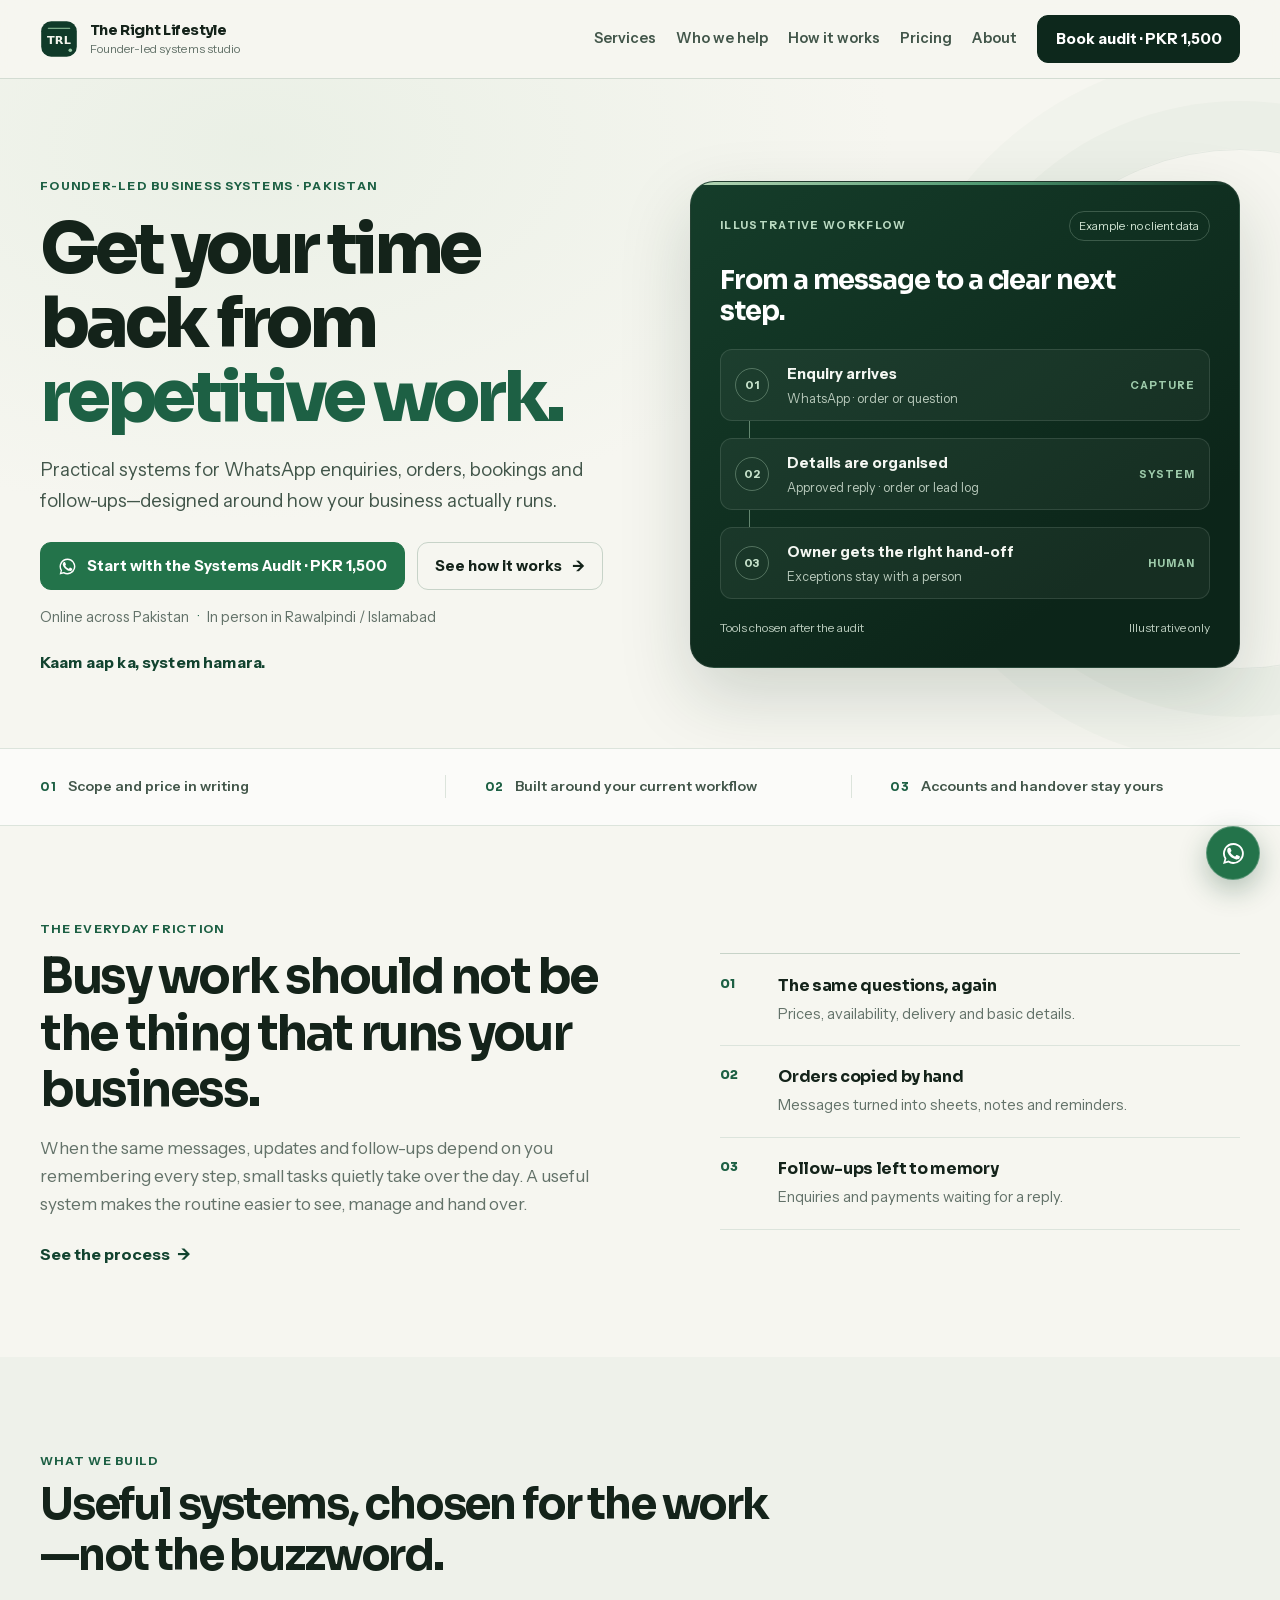
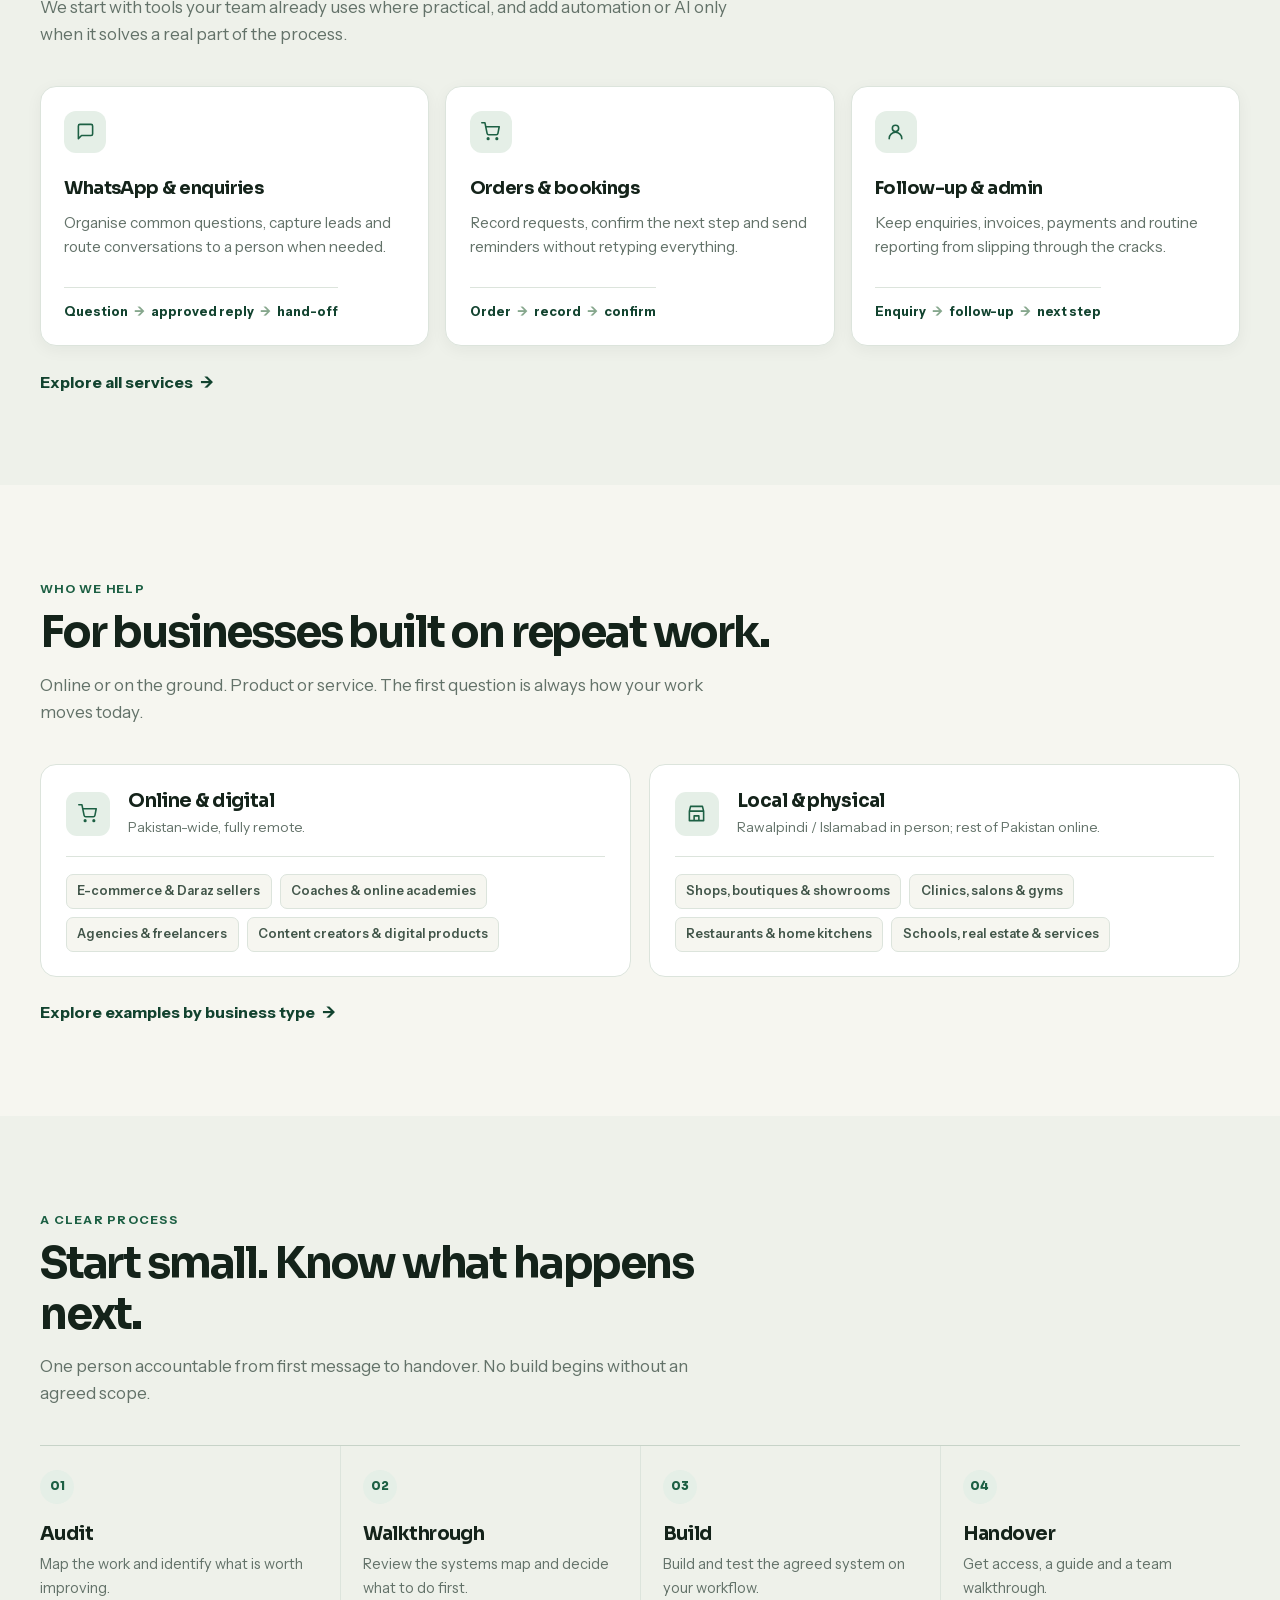
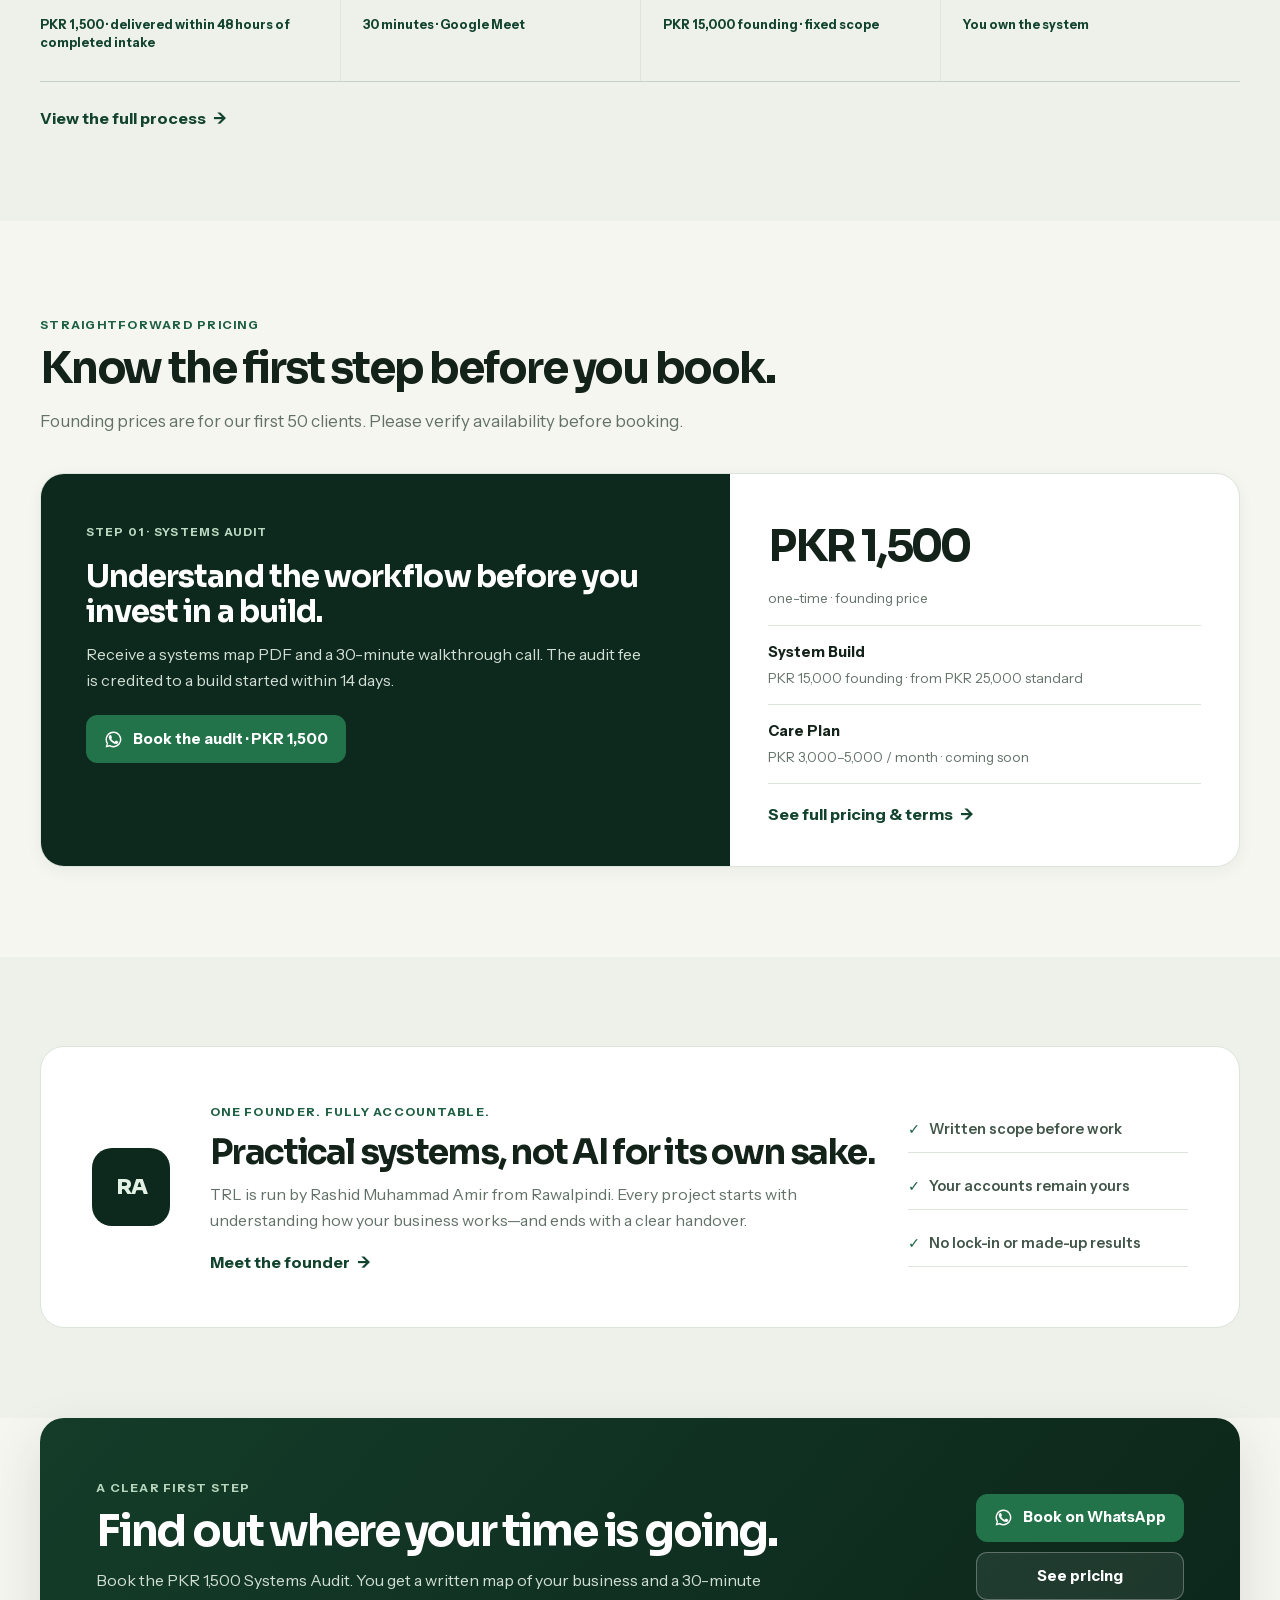
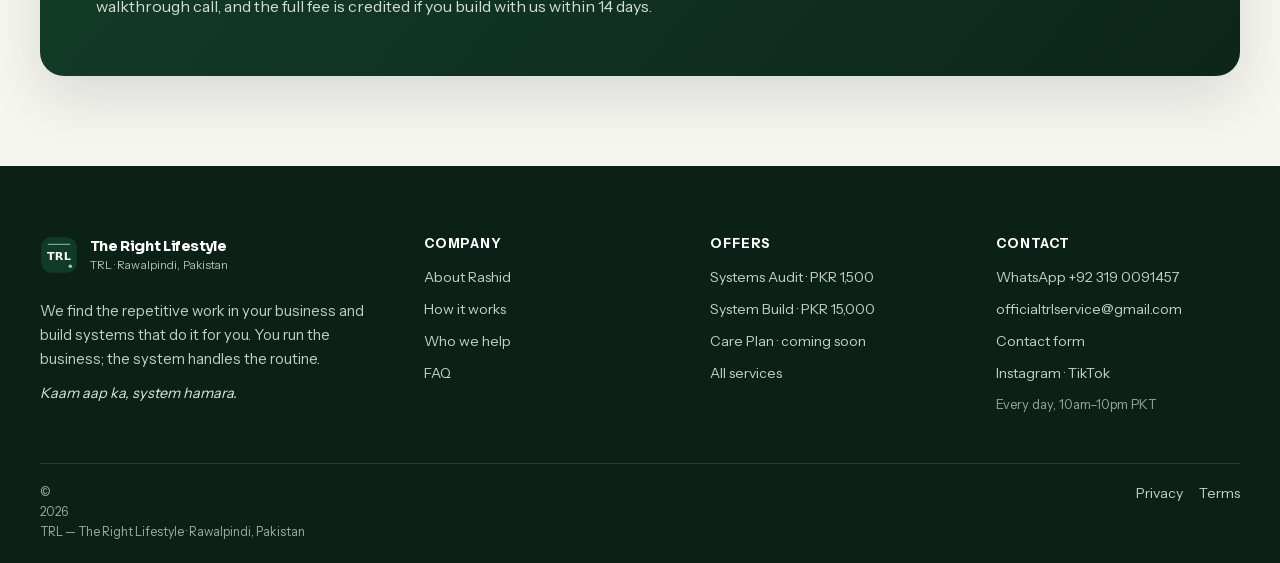
==== commit 9d0a36ca: "Redesign TRL site and complete trust polish" ====
--- a/index.html
+++ b/index.html
@@ -7,13 +7,13 @@
 <meta name="description" content="TRL finds the repetitive work in your business and builds systems that do it for you. WhatsApp, orders, follow-ups, reports. Systems Audit PKR 1,500.">
 <meta name="robots" content="index,follow,max-image-preview:large">
 <meta name="referrer" content="strict-origin-when-cross-origin">
-<meta name="theme-color" content="#f5f7fc">
+<meta name="theme-color" content="#f6f6f0">
 <link rel="canonical" href="https://therightlifestyle.github.io/TheRightLifestyle/">
 <link rel="icon" href="assets/img/favicon.svg" type="image/svg+xml"><link rel="apple-touch-icon" href="assets/img/icon-192.png"><link rel="manifest" href="manifest.webmanifest">
 <meta property="og:type" content="website"><meta property="og:site_name" content="TRL — The Right Lifestyle"><meta property="og:locale" content="en_PK">
 <meta property="og:title" content="TRL — The Right Lifestyle · Business Automation & Systems Audits, Pakistan"><meta property="og:description" content="TRL finds the repetitive work in your business and builds systems that do it for you. WhatsApp, orders, follow-ups, reports. Systems Audit PKR 1,500."><meta property="og:url" content="https://therightlifestyle.github.io/TheRightLifestyle/">
-<meta property="og:image" content="https://therightlifestyle.github.io/TheRightLifestyle/assets/img/og-image.png"><meta property="og:image:width" content="1200"><meta property="og:image:height" content="630">
-<meta name="twitter:card" content="summary_large_image"><meta name="twitter:image" content="https://therightlifestyle.github.io/TheRightLifestyle/assets/img/og-image.png">
+<meta property="og:image" content="https://therightlifestyle.github.io/TheRightLifestyle/assets/img/og-image.png"><meta property="og:image:width" content="1200"><meta property="og:image:height" content="630"><meta property="og:image:alt" content="TRL — practical business systems for WhatsApp enquiries, orders, bookings and follow-ups in Pakistan.">
+<meta name="twitter:card" content="summary_large_image"><meta name="twitter:title" content="TRL — The Right Lifestyle · Business Automation & Systems Audits, Pakistan"><meta name="twitter:description" content="TRL finds the repetitive work in your business and builds systems that do it for you. WhatsApp, orders, follow-ups, reports. Systems Audit PKR 1,500."><meta name="twitter:image" content="https://therightlifestyle.github.io/TheRightLifestyle/assets/img/og-image.png">
 <link rel="preload" href="assets/fonts/instrument-sans-latin.woff2" as="font" type="font/woff2" crossorigin>
 <link rel="preload" href="assets/fonts/sora-700.woff2" as="font" type="font/woff2" crossorigin>
 <link rel="stylesheet" href="assets/css/style.css">
@@ -24,8 +24,8 @@
 <a class="skip" href="#main">Skip to content</a>
 <header class="nav">
  <div class="wrap">
-  <a class="brand" href="index.html" aria-label="TRL home"><img src="assets/img/favicon.svg" alt="" width="36" height="36"><span><b>The Right Lifestyle</b><small>TRL · Systems &amp; automation</small></span></a>
-  <nav class="menu" id="menu" aria-label="Main"><a href="services.html">Services</a><a href="who-we-help.html">Who we help</a><a href="pricing.html">Pricing</a><a href="how-it-works.html">How it works</a><a href="about.html">About</a><a href="faq.html">FAQ</a><a href="contact.html">Contact</a><a class="btn btn-wa" href="https://wa.me/923190091457?text=Hi%20Rashid%2C%20I%27d%20like%20to%20book%20the%20TRL%20Systems%20Audit%20%28PKR%201%2C500%20founding%20price%29.%20My%20business%20is%3A%20" target="_blank" rel="noopener"><svg viewBox="0 0 24 24" fill="currentColor" aria-hidden="true"><path d="M17.5 14.4c-.3-.1-1.8-.9-2-1-.3-.1-.5-.1-.7.1-.2.3-.8 1-.9 1.2-.2.2-.3.2-.6.1-.3-.1-1.3-.5-2.4-1.5-.9-.8-1.5-1.8-1.7-2.1-.2-.3 0-.5.1-.6l.4-.5c.2-.2.2-.3.3-.5.1-.2 0-.4 0-.5l-.9-2.2c-.2-.6-.5-.5-.7-.5h-.6c-.2 0-.5.1-.8.4-.3.3-1 1-1 2.5s1.1 2.9 1.2 3.1c.1.2 2.1 3.2 5.1 4.5.7.3 1.3.5 1.7.6.7.2 1.4.2 1.9.1.6-.1 1.8-.7 2-1.4.2-.7.2-1.3.2-1.4-.1-.2-.3-.3-.6-.4zM12 2a10 10 0 0 0-8.6 15.1L2 22l5-1.3A10 10 0 1 0 12 2zm0 18.2c-1.5 0-3-.4-4.3-1.2l-.3-.2-3 .8.8-2.9-.2-.3A8.2 8.2 0 1 1 12 20.2z"/></svg> Book audit · PKR 1,500</a></nav>
+  <a class="brand" href="index.html" aria-label="TRL home"><img src="assets/img/favicon.svg" alt="" width="38" height="38"><span><b>The Right Lifestyle</b><small>Founder-led systems studio</small></span></a>
+  <nav class="menu" id="menu" aria-label="Main"><a href="services.html">Services</a><a href="who-we-help.html">Who we help</a><a href="how-it-works.html">How it works</a><a href="pricing.html">Pricing</a><a href="about.html">About</a><a class="btn btn-wa" href="https://wa.me/923190091457?text=Hi%20Rashid%2C%20I%27d%20like%20to%20book%20the%20TRL%20Systems%20Audit%20%28PKR%201%2C500%20founding%20price%29.%20My%20business%20is%3A%20" target="_blank" rel="noopener"><svg viewBox="0 0 24 24" fill="currentColor" aria-hidden="true"><path d="M17.5 14.4c-.3-.1-1.8-.9-2-1-.3-.1-.5-.1-.7.1-.2.3-.8 1-.9 1.2-.2.2-.3.2-.6.1-.3-.1-1.3-.5-2.4-1.5-.9-.8-1.5-1.8-1.7-2.1-.2-.3 0-.5.1-.6l.4-.5c.2-.2.2-.3.3-.5.1-.2 0-.4 0-.5l-.9-2.2c-.2-.6-.5-.5-.7-.5h-.6c-.2 0-.5.1-.8.4-.3.3-1 1-1 2.5s1.1 2.9 1.2 3.1c.1.2 2.1 3.2 5.1 4.5.7.3 1.3.5 1.7.6.7.2 1.4.2 1.9.1.6-.1 1.8-.7 2-1.4.2-.7.2-1.3.2-1.4-.1-.2-.3-.3-.6-.4zM12 2a10 10 0 0 0-8.6 15.1L2 22l5-1.3A10 10 0 1 0 12 2zm0 18.2c-1.5 0-3-.4-4.3-1.2l-.3-.2-3 .8.8-2.9-.2-.3A8.2 8.2 0 1 1 12 20.2z"/></svg> Book audit · PKR 1,500</a></nav>
   <a class="btn btn-p nav-cta" href="https://wa.me/923190091457?text=Hi%20Rashid%2C%20I%27d%20like%20to%20book%20the%20TRL%20Systems%20Audit%20%28PKR%201%2C500%20founding%20price%29.%20My%20business%20is%3A%20" target="_blank" rel="noopener">Book audit · PKR 1,500</a>
   <button class="burger" aria-label="Open menu" aria-expanded="false" aria-controls="menu"><span></span></button>
  </div>
@@ -33,101 +33,86 @@
 <main id="main">
 
 <section class="hero"><div class="wrap hero-grid">
- <div>
-  <span class="pill"><i></i>Founder-led · Rawalpindi · Founding clients open now</span>
+ <div class="hero-copy">
+  <span class="eyebrow">Founder-led business systems · Pakistan</span>
   <h1>Get your time back from <span class="grad">repetitive work.</span></h1>
-  <p class="lead">TRL finds the repetitive work in your business, from WhatsApp replies and orders to follow-ups, bookings and reports, and builds systems that handle it for you. For online and local businesses, product or service, across Pakistan.</p>
-  <div class="btns"><a class="btn btn-wa" href="https://wa.me/923190091457?text=Hi%20Rashid%2C%20I%27d%20like%20to%20book%20the%20TRL%20Systems%20Audit%20%28PKR%201%2C500%20founding%20price%29.%20My%20business%20is%3A%20" target="_blank" rel="noopener"><svg viewBox="0 0 24 24" fill="currentColor" aria-hidden="true"><path d="M17.5 14.4c-.3-.1-1.8-.9-2-1-.3-.1-.5-.1-.7.1-.2.3-.8 1-.9 1.2-.2.2-.3.2-.6.1-.3-.1-1.3-.5-2.4-1.5-.9-.8-1.5-1.8-1.7-2.1-.2-.3 0-.5.1-.6l.4-.5c.2-.2.2-.3.3-.5.1-.2 0-.4 0-.5l-.9-2.2c-.2-.6-.5-.5-.7-.5h-.6c-.2 0-.5.1-.8.4-.3.3-1 1-1 2.5s1.1 2.9 1.2 3.1c.1.2 2.1 3.2 5.1 4.5.7.3 1.3.5 1.7.6.7.2 1.4.2 1.9.1.6-.1 1.8-.7 2-1.4.2-.7.2-1.3.2-1.4-.1-.2-.3-.3-.6-.4zM12 2a10 10 0 0 0-8.6 15.1L2 22l5-1.3A10 10 0 1 0 12 2zm0 18.2c-1.5 0-3-.4-4.3-1.2l-.3-.2-3 .8.8-2.9-.2-.3A8.2 8.2 0 1 1 12 20.2z"/></svg> Book the PKR 1,500 audit</a><a class="btn btn-g" href="how-it-works.html">How it works →</a></div>
-  <ul class="ticks"><li>Fixed price, in writing</li><li>Delivered in 48 hours</li><li>You own everything</li></ul>
-  <p class="ur">Roz ka same kaam? System bana dete hain.</p>
+  <p class="lead">Practical systems for WhatsApp enquiries, orders, bookings and follow-ups—designed around how your business actually runs.</p>
+  <div class="btns"><a class="btn btn-wa" href="https://wa.me/923190091457?text=Hi%20Rashid%2C%20I%27d%20like%20to%20book%20the%20TRL%20Systems%20Audit%20%28PKR%201%2C500%20founding%20price%29.%20My%20business%20is%3A%20" target="_blank" rel="noopener"><svg viewBox="0 0 24 24" fill="currentColor" aria-hidden="true"><path d="M17.5 14.4c-.3-.1-1.8-.9-2-1-.3-.1-.5-.1-.7.1-.2.3-.8 1-.9 1.2-.2.2-.3.2-.6.1-.3-.1-1.3-.5-2.4-1.5-.9-.8-1.5-1.8-1.7-2.1-.2-.3 0-.5.1-.6l.4-.5c.2-.2.2-.3.3-.5.1-.2 0-.4 0-.5l-.9-2.2c-.2-.6-.5-.5-.7-.5h-.6c-.2 0-.5.1-.8.4-.3.3-1 1-1 2.5s1.1 2.9 1.2 3.1c.1.2 2.1 3.2 5.1 4.5.7.3 1.3.5 1.7.6.7.2 1.4.2 1.9.1.6-.1 1.8-.7 2-1.4.2-.7.2-1.3.2-1.4-.1-.2-.3-.3-.6-.4zM12 2a10 10 0 0 0-8.6 15.1L2 22l5-1.3A10 10 0 1 0 12 2zm0 18.2c-1.5 0-3-.4-4.3-1.2l-.3-.2-3 .8.8-2.9-.2-.3A8.2 8.2 0 1 1 12 20.2z"/></svg> Start with the Systems Audit · PKR 1,500</a><a class="btn btn-outline" href="how-it-works.html">See how it works <span aria-hidden="true">→</span></a></div>
+  <p class="hero-meta">Online across Pakistan <span aria-hidden="true">·</span> In person in Rawalpindi / Islamabad</p>
+  <p class="ur">Kaam aap ka, system hamara.</p>
  </div>
- <div class="offer rv">
-<span class="tag">Start here · Founding price</span>
-<h3>TRL Systems Audit</h3>
-<p>See exactly what's eating your time before you spend money on any tool.</p>
-<div class="price"><b>PKR 1,500</b><s>PKR 10,000</s><span>one-time</span></div>
-<p class="muted">For the first 50 clients · PKR 3,000 after that</p>
-<ul class="checks"><li>A <b>systems map PDF</b>: how work flows through your business today</li>
-<li>Where time, leads and money are being lost, ranked by impact</li>
-<li>What to automate first, what to leave alone, and what it costs</li>
-<li><b>30-min walkthrough call</b> on Google Meet, recorded for you</li>
-<li>Delivered within 48 hours of your intake</li>
-<li>Full PKR 1,500 <b>credited to your build</b> within 14 days</li></ul>
-<a class="btn btn-wa" href="https://wa.me/923190091457?text=Hi%20Rashid%2C%20I%27d%20like%20to%20book%20the%20TRL%20Systems%20Audit%20%28PKR%201%2C500%20founding%20price%29.%20My%20business%20is%3A%20" target="_blank" rel="noopener"><svg viewBox="0 0 24 24" fill="currentColor" aria-hidden="true"><path d="M17.5 14.4c-.3-.1-1.8-.9-2-1-.3-.1-.5-.1-.7.1-.2.3-.8 1-.9 1.2-.2.2-.3.2-.6.1-.3-.1-1.3-.5-2.4-1.5-.9-.8-1.5-1.8-1.7-2.1-.2-.3 0-.5.1-.6l.4-.5c.2-.2.2-.3.3-.5.1-.2 0-.4 0-.5l-.9-2.2c-.2-.6-.5-.5-.7-.5h-.6c-.2 0-.5.1-.8.4-.3.3-1 1-1 2.5s1.1 2.9 1.2 3.1c.1.2 2.1 3.2 5.1 4.5.7.3 1.3.5 1.7.6.7.2 1.4.2 1.9.1.6-.1 1.8-.7 2-1.4.2-.7.2-1.3.2-1.4-.1-.2-.3-.3-.6-.4zM12 2a10 10 0 0 0-8.6 15.1L2 22l5-1.3A10 10 0 1 0 12 2zm0 18.2c-1.5 0-3-.4-4.3-1.2l-.3-.2-3 .8.8-2.9-.2-.3A8.2 8.2 0 1 1 12 20.2z"/></svg> Book the audit on WhatsApp</a>
-<div class="meter">Founding slots: 50 available<div class="bar"><i></i></div></div>
-</div>
+ <div class="demo-panel" role="group" aria-label="Illustrative business workflow example">
+  <div class="demo-top"><span class="demo-kicker">ILLUSTRATIVE WORKFLOW</span><span class="sample-chip">Example · no client data</span></div>
+  <h2>From a message to a clear next step.</h2>
+  <div class="workflow-list">
+   <div class="workflow-item"><span class="workflow-num">01</span><div class="workflow-copy"><b>Enquiry arrives</b><span>WhatsApp · order or question</span></div><span class="workflow-label">Capture</span></div>
+   <div class="workflow-connector" aria-hidden="true"></div>
+   <div class="workflow-item"><span class="workflow-num">02</span><div class="workflow-copy"><b>Details are organised</b><span>Approved reply · order or lead log</span></div><span class="workflow-label">System</span></div>
+   <div class="workflow-connector" aria-hidden="true"></div>
+   <div class="workflow-item"><span class="workflow-num">03</span><div class="workflow-copy"><b>Owner gets the right hand-off</b><span>Exceptions stay with a person</span></div><span class="workflow-label">Human</span></div>
+  </div>
+  <div class="demo-bottom"><span>Tools chosen after the audit</span><span>Illustrative only</span></div>
+ </div>
 </div></section>
 
-<div class="strip" aria-hidden="true"><div class="track"><span>WhatsApp automation</span><span>Order & booking flows</span><span>Lead follow-up</span><span>AI replies in Urdu & English</span><span>Google Sheets systems</span><span>Daraz & e-commerce ops</span><span>Invoices & reminders</span><span>Reporting dashboards</span><span>n8n workflows</span><span>Course & academy admin</span><span>WhatsApp automation</span><span>Order & booking flows</span><span>Lead follow-up</span><span>AI replies in Urdu & English</span><span>Google Sheets systems</span><span>Daraz & e-commerce ops</span><span>Invoices & reminders</span><span>Reporting dashboards</span><span>n8n workflows</span><span>Course & academy admin</span></div></div>
+<section class="trust-strip" aria-label="How TRL works"><div class="wrap trust-inner">
+ <span><b>01</b> Scope and price in writing</span><span><b>02</b> Built around your current workflow</span><span><b>03</b> Accounts and handover stay yours</span>
+</div></section>
 
-<section class="sec"><div class="wrap">
- <div class="head rv"><span class="eyebrow">Sound familiar?</span><h2>Your business runs, but only when you're running it.</h2><p>Most owners don't need an "AI strategy". They need the same daily tasks to stop landing on them.</p></div>
- <div class="g3">
-  <div class="card rv"><div class="ic"><svg viewBox="0 0 24 24" fill="none" stroke="currentColor" stroke-width="2" stroke-linecap="round" stroke-linejoin="round" aria-hidden="true"><path d="M21 15a2 2 0 0 1-2 2H7l-4 4V5a2 2 0 0 1 2-2h14a2 2 0 0 1 2 2z"/></svg></div><h3>Messages pile up</h3><p>"Price kya hai?" fifty times a day across WhatsApp, Instagram and calls. Late replies mean lost orders.</p></div>
-  <div class="card rv"><div class="ic"><svg viewBox="0 0 24 24" fill="none" stroke="currentColor" stroke-width="2" stroke-linecap="round" stroke-linejoin="round" aria-hidden="true"><circle cx="12" cy="12" r="9"/><path d="M12 7v5l3 2"/></svg></div><h3>Same tasks, every day</h3><p>Copying orders into sheets, sending reminders, chasing payments, confirming bookings, all by hand.</p></div>
-  <div class="card rv"><div class="ic"><svg viewBox="0 0 24 24" fill="none" stroke="currentColor" stroke-width="2" stroke-linecap="round" stroke-linejoin="round" aria-hidden="true"><path d="M10 13a5 5 0 0 0 7.5.5l3-3a5 5 0 0 0-7-7l-1.7 1.7"/><path d="M14 11a5 5 0 0 0-7.5-.5l-3 3a5 5 0 0 0 7 7l1.7-1.7"/></svg></div><h3>Tools don't talk</h3><p>A sheet here, a WhatsApp group there, a notebook for the rest. Information gets lost between them.</p></div>
-  <div class="card rv"><div class="ic"><svg viewBox="0 0 24 24" fill="none" stroke="currentColor" stroke-width="2" stroke-linecap="round" stroke-linejoin="round" aria-hidden="true"><circle cx="12" cy="8" r="4"/><path d="M4 21a8 8 0 0 1 16 0"/></svg></div><h3>Customers go cold</h3><p>People ask, then disappear. Nobody follows up, because nobody has the time.</p></div>
-  <div class="card rv"><div class="ic"><svg viewBox="0 0 24 24" fill="none" stroke="currentColor" stroke-width="2" stroke-linecap="round" stroke-linejoin="round" aria-hidden="true"><path d="M3 3v18h18"/><path d="m7 15 4-4 3 3 5-6"/></svg></div><h3>No clear numbers</h3><p>You're busy, but which product, channel or service actually makes money? Nobody knows for sure.</p></div>
-  <div class="card rv"><div class="ic"><svg viewBox="0 0 24 24" fill="none" stroke="currentColor" stroke-width="2" stroke-linecap="round" stroke-linejoin="round" aria-hidden="true"><path d="M13 2 3 14h9l-1 8 10-12h-9z"/></svg></div><h3>You are the bottleneck</h3><p>Nothing moves unless you touch it. Taking a day off feels impossible.</p></div>
+<section class="sec"><div class="wrap split-story">
+ <div class="story"><span class="eyebrow">The everyday friction</span><h2>Busy work should not be the thing that runs your business.</h2><p>When the same messages, updates and follow-ups depend on you remembering every step, small tasks quietly take over the day. A useful system makes the routine easier to see, manage and hand over.</p><a class="text-link" href="how-it-works.html">See the process <span aria-hidden="true">→</span></a></div>
+ <div class="friction-list" aria-label="Common repetitive work">
+  <div class="friction-item"><span>01</span><div><b>The same questions, again</b><p>Prices, availability, delivery and basic details.</p></div></div>
+  <div class="friction-item"><span>02</span><div><b>Orders copied by hand</b><p>Messages turned into sheets, notes and reminders.</p></div></div>
+  <div class="friction-item"><span>03</span><div><b>Follow-ups left to memory</b><p>Enquiries and payments waiting for a reply.</p></div></div>
  </div>
 </div></section>
 
 <section class="sec alt"><div class="wrap">
- <div class="head c rv"><span class="eyebrow">Who we help</span><h2>Online or on the ground. Product or service.</h2><p>If your business repeats the same work every day, a system can take that work off you.</p></div>
- <div class="split">
-  <div class="aud card rv"><div class="ic"><svg viewBox="0 0 24 24" fill="none" stroke="currentColor" stroke-width="2" stroke-linecap="round" stroke-linejoin="round" aria-hidden="true"><circle cx="9" cy="21" r="1"/><circle cx="20" cy="21" r="1"/><path d="M1 1h4l2.7 13.4a2 2 0 0 0 2 1.6h9.7a2 2 0 0 0 2-1.6L23 6H6"/></svg></div><h3>Online &amp; digital businesses</h3><p>Pakistan-wide, fully remote.</p>
-   <ul><li><span><b>E-commerce &amp; Daraz sellers:</b> order confirmations, COD follow-up, stock alerts</span></li><li><span><b>Coaches &amp; online academies:</b> enrolments, fee reminders, class links</span></li><li><span><b>Agencies &amp; freelancers:</b> client intake, reporting, invoicing</span></li><li><span><b>Content creators &amp; digital products:</b> DMs, deliveries, leads</span></li></ul></div>
-  <div class="aud card rv"><div class="ic"><svg viewBox="0 0 24 24" fill="none" stroke="currentColor" stroke-width="2" stroke-linecap="round" stroke-linejoin="round" aria-hidden="true"><path d="M3 9 4.5 3h15L21 9M3 9v12h18V9M3 9h18M9 21v-6h6v6"/></svg></div><h3>Local &amp; physical businesses</h3><p>Rawalpindi &amp; Islamabad in person, rest of Pakistan online.</p>
-   <ul><li><span><b>Shops, boutiques &amp; showrooms:</b> WhatsApp catalogue, orders, khata</span></li><li><span><b>Clinics, salons &amp; gyms:</b> bookings, reminders, no-show follow-up</span></li><li><span><b>Restaurants &amp; home kitchens:</b> orders, delivery updates</span></li><li><span><b>Schools, real estate &amp; services:</b> enquiries, fees, site visits</span></li></ul></div>
+ <div class="head"><span class="eyebrow">What we build</span><h2>Useful systems, chosen for the work—not the buzzword.</h2><p>We start with tools your team already uses where practical, and add automation or AI only when it solves a real part of the process.</p></div>
+ <div class="service-grid">
+  <a class="service-card" href="services.html#whatsapp"><span class="service-icon"><span class="ic"><svg viewBox="0 0 24 24" fill="none" stroke="currentColor" stroke-width="2" stroke-linecap="round" stroke-linejoin="round" aria-hidden="true"><path d="M21 15a2 2 0 0 1-2 2H7l-4 4V5a2 2 0 0 1 2-2h14a2 2 0 0 1 2 2z"/></svg></span></span><span class="service-title">WhatsApp &amp; enquiries</span><p>Organise common questions, capture leads and route conversations to a person when needed.</p><span class="service-flow">Question <i>→</i> approved reply <i>→</i> hand-off</span></a>
+  <a class="service-card" href="services.html#ops"><span class="service-icon"><span class="ic"><svg viewBox="0 0 24 24" fill="none" stroke="currentColor" stroke-width="2" stroke-linecap="round" stroke-linejoin="round" aria-hidden="true"><circle cx="9" cy="21" r="1"/><circle cx="20" cy="21" r="1"/><path d="M1 1h4l2.7 13.4a2 2 0 0 0 2 1.6h9.7a2 2 0 0 0 2-1.6L23 6H6"/></svg></span></span><span class="service-title">Orders &amp; bookings</span><p>Record requests, confirm the next step and send reminders without retyping everything.</p><span class="service-flow">Order <i>→</i> record <i>→</i> confirm</span></a>
+  <a class="service-card" href="services.html#followup"><span class="service-icon"><span class="ic"><svg viewBox="0 0 24 24" fill="none" stroke="currentColor" stroke-width="2" stroke-linecap="round" stroke-linejoin="round" aria-hidden="true"><circle cx="12" cy="8" r="4"/><path d="M4 21a8 8 0 0 1 16 0"/></svg></span></span><span class="service-title">Follow-up &amp; admin</span><p>Keep enquiries, invoices, payments and routine reporting from slipping through the cracks.</p><span class="service-flow">Enquiry <i>→</i> follow-up <i>→</i> next step</span></a>
  </div>
- <p class="center mt2"><a class="link" href="who-we-help.html">See examples by business type →</a></p>
+ <div class="section-link"><a class="text-link" href="services.html">Explore all services <span aria-hidden="true">→</span></a></div>
 </div></section>
 
 <section class="sec"><div class="wrap">
- <div class="head rv"><span class="eyebrow">What we build</span><h2>Systems, not software subscriptions.</h2><p>Built on tools you already use, mainly WhatsApp, Google Sheets, n8n and AI, so there's nothing new for your team to learn.</p></div>
- <div class="g3">
-  <a class="card rv" href="services.html#whatsapp"><div class="ic"><svg viewBox="0 0 24 24" fill="none" stroke="currentColor" stroke-width="2" stroke-linecap="round" stroke-linejoin="round" aria-hidden="true"><path d="M21 15a2 2 0 0 1-2 2H7l-4 4V5a2 2 0 0 1 2-2h14a2 2 0 0 1 2 2z"/></svg></div><h3>WhatsApp automation</h3><p>Instant replies, price lists, order capture and handover to you when a human is needed.</p><div class="flow">Message → reply → order → you</div></a>
-  <a class="card rv" href="services.html#ops"><div class="ic"><svg viewBox="0 0 24 24" fill="none" stroke="currentColor" stroke-width="2" stroke-linecap="round" stroke-linejoin="round" aria-hidden="true"><path d="M13 2 3 14h9l-1 8 10-12h-9z"/></svg></div><h3>Order &amp; booking flows</h3><p>Orders and appointments logged, confirmed and reminded automatically.</p><div class="flow">Order → sheet → confirm → remind</div></a>
-  <a class="card rv" href="services.html#followup"><div class="ic"><svg viewBox="0 0 24 24" fill="none" stroke="currentColor" stroke-width="2" stroke-linecap="round" stroke-linejoin="round" aria-hidden="true"><circle cx="12" cy="8" r="4"/><path d="M4 21a8 8 0 0 1 16 0"/></svg></div><h3>Lead follow-up</h3><p>Every enquiry logged and followed up on schedule until they buy or say no.</p><div class="flow">Enquiry → log → day 1, 3, 7</div></a>
-  <a class="card rv" href="services.html#ai"><div class="ic"><svg viewBox="0 0 24 24" fill="none" stroke="currentColor" stroke-width="2" stroke-linecap="round" stroke-linejoin="round" aria-hidden="true"><rect x="3" y="8" width="18" height="12" rx="3"/><path d="M12 8V4M8 14h.01M16 14h.01"/></svg></div><h3>AI assistants</h3><p>Trained on your products, prices and tone, in English and Roman Urdu.</p></a>
-  <a class="card rv" href="services.html#reports"><div class="ic"><svg viewBox="0 0 24 24" fill="none" stroke="currentColor" stroke-width="2" stroke-linecap="round" stroke-linejoin="round" aria-hidden="true"><path d="M3 3v18h18"/><path d="m7 15 4-4 3 3 5-6"/></svg></div><h3>Reports &amp; dashboards</h3><p>Sales, orders and response times sent to your phone every week.</p></a>
-  <a class="card rv" href="services.html#admin"><div class="ic"><svg viewBox="0 0 24 24" fill="none" stroke="currentColor" stroke-width="2" stroke-linecap="round" stroke-linejoin="round" aria-hidden="true"><path d="M14 2H6a2 2 0 0 0-2 2v16a2 2 0 0 0 2 2h12a2 2 0 0 0 2-2V8z"/><path d="M14 2v6h6M8 13h8M8 17h5"/></svg></div><h3>Admin on autopilot</h3><p>Invoices, payment reminders, receipts and documents generated for you.</p></a>
+ <div class="head"><span class="eyebrow">Who we help</span><h2>For businesses built on repeat work.</h2><p>Online or on the ground. Product or service. The first question is always how your work moves today.</p></div>
+ <div class="audience-grid">
+  <article class="audience-panel"><div class="audience-heading"><span class="ic"><svg viewBox="0 0 24 24" fill="none" stroke="currentColor" stroke-width="2" stroke-linecap="round" stroke-linejoin="round" aria-hidden="true"><circle cx="9" cy="21" r="1"/><circle cx="20" cy="21" r="1"/><path d="M1 1h4l2.7 13.4a2 2 0 0 0 2 1.6h9.7a2 2 0 0 0 2-1.6L23 6H6"/></svg></span><div><h3>Online &amp; digital</h3><p>Pakistan-wide, fully remote.</p></div></div><div class="sector-list"><span>E-commerce &amp; Daraz sellers</span><span>Coaches &amp; online academies</span><span>Agencies &amp; freelancers</span><span>Content creators &amp; digital products</span></div></article>
+  <article class="audience-panel"><div class="audience-heading"><span class="ic"><svg viewBox="0 0 24 24" fill="none" stroke="currentColor" stroke-width="2" stroke-linecap="round" stroke-linejoin="round" aria-hidden="true"><path d="M3 9 4.5 3h15L21 9M3 9v12h18V9M3 9h18M9 21v-6h6v6"/></svg></span><div><h3>Local &amp; physical</h3><p>Rawalpindi / Islamabad in person; rest of Pakistan online.</p></div></div><div class="sector-list"><span>Shops, boutiques &amp; showrooms</span><span>Clinics, salons &amp; gyms</span><span>Restaurants &amp; home kitchens</span><span>Schools, real estate &amp; services</span></div></article>
+ </div>
+ <div class="section-link"><a class="text-link" href="who-we-help.html">Explore examples by business type <span aria-hidden="true">→</span></a></div>
+</div></section>
+
+<section class="sec alt"><div class="wrap">
+ <div class="head"><span class="eyebrow">A clear process</span><h2>Start small. Know what happens next.</h2><p>One person accountable from first message to handover. No build begins without an agreed scope.</p></div>
+ <div class="steps steps-home">
+  <div class="step"><span class="step-index">01</span><h3>Audit</h3><p>Map the work and identify what is worth improving.</p><span class="when">PKR 1,500 · delivered within 48 hours of completed intake</span></div>
+  <div class="step"><span class="step-index">02</span><h3>Walkthrough</h3><p>Review the systems map and decide what to do first.</p><span class="when">30 minutes · Google Meet</span></div>
+  <div class="step"><span class="step-index">03</span><h3>Build</h3><p>Build and test the agreed system on your workflow.</p><span class="when">PKR 15,000 founding · fixed scope</span></div>
+  <div class="step"><span class="step-index">04</span><h3>Handover</h3><p>Get access, a guide and a team walkthrough.</p><span class="when">You own the system</span></div>
+ </div>
+ <div class="section-link"><a class="text-link" href="how-it-works.html">View the full process <span aria-hidden="true">→</span></a></div>
+</div></section>
+
+<section class="sec"><div class="wrap">
+ <div class="head"><span class="eyebrow">Straightforward pricing</span><h2>Know the first step before you book.</h2><p>Founding prices are for our first 50 clients. Please verify availability before booking.</p></div>
+ <div class="pricing-snapshot">
+  <div class="pricing-copy"><span class="kicker">STEP 01 · SYSTEMS AUDIT</span><h3>Understand the workflow before you invest in a build.</h3><p>Receive a systems map PDF and a 30-minute walkthrough call. The audit fee is credited to a build started within 14 days.</p><a class="btn btn-wa" href="https://wa.me/923190091457?text=Hi%20Rashid%2C%20I%27d%20like%20to%20book%20the%20TRL%20Systems%20Audit%20%28PKR%201%2C500%20founding%20price%29.%20My%20business%20is%3A%20" target="_blank" rel="noopener"><svg viewBox="0 0 24 24" fill="currentColor" aria-hidden="true"><path d="M17.5 14.4c-.3-.1-1.8-.9-2-1-.3-.1-.5-.1-.7.1-.2.3-.8 1-.9 1.2-.2.2-.3.2-.6.1-.3-.1-1.3-.5-2.4-1.5-.9-.8-1.5-1.8-1.7-2.1-.2-.3 0-.5.1-.6l.4-.5c.2-.2.2-.3.3-.5.1-.2 0-.4 0-.5l-.9-2.2c-.2-.6-.5-.5-.7-.5h-.6c-.2 0-.5.1-.8.4-.3.3-1 1-1 2.5s1.1 2.9 1.2 3.1c.1.2 2.1 3.2 5.1 4.5.7.3 1.3.5 1.7.6.7.2 1.4.2 1.9.1.6-.1 1.8-.7 2-1.4.2-.7.2-1.3.2-1.4-.1-.2-.3-.3-.6-.4zM12 2a10 10 0 0 0-8.6 15.1L2 22l5-1.3A10 10 0 1 0 12 2zm0 18.2c-1.5 0-3-.4-4.3-1.2l-.3-.2-3 .8.8-2.9-.2-.3A8.2 8.2 0 1 1 12 20.2z"/></svg> Book the audit · PKR 1,500</a></div>
+  <div class="pricing-side"><div class="price-main"><b>PKR 1,500</b><span>one-time · founding price</span></div><div class="pricing-fact"><b>System Build</b><span>PKR 15,000 founding · from PKR 25,000 standard</span></div><div class="pricing-fact"><b>Care Plan</b><span>PKR 3,000–5,000 / month · coming soon</span></div><a class="text-link" href="pricing.html">See full pricing &amp; terms <span aria-hidden="true">→</span></a></div>
  </div>
 </div></section>
 
-<section class="sec alt"><div class="wrap">
- <div class="head c rv"><span class="eyebrow">How it works</span><h2>Four steps. No guesswork.</h2></div>
- <div class="steps">
-  <div class="step rv"><h3>Audit</h3><p>A short intake about how your business runs. We map the work and find what's wasting your time.</p><span class="when">PKR 1,500 · 48 hours</span></div>
-  <div class="step rv"><h3>Walkthrough</h3><p>A 30-minute recorded call where we go through your systems map and your top fixes.</p><span class="when">30 min · Google Meet</span></div>
-  <div class="step rv"><h3>Build</h3><p>We build the #1 system on your real workflow. You test it before customers ever see it.</p><span class="when">PKR 15,000 · fixed scope</span></div>
-  <div class="step rv"><h3>Hand over</h3><p>A guide, full access and training for your team. It's yours, with no lock-in.</p><span class="when">You own it</span></div>
- </div>
+<section class="sec alt"><div class="wrap founder-band">
+ <div class="founder-mark" aria-hidden="true">RA</div><div class="founder-content"><span class="eyebrow">One founder. Fully accountable.</span><h2>Practical systems, not AI for its own sake.</h2><p>TRL is run by Rashid Muhammad Amir from Rawalpindi. Every project starts with understanding how your business works—and ends with a clear handover.</p><a class="text-link" href="about.html">Meet the founder <span aria-hidden="true">→</span></a></div>
+ <ul class="founder-points"><li>Written scope before work</li><li>Your accounts remain yours</li><li>No lock-in or made-up results</li></ul>
 </div></section>
-
-<section class="sec"><div class="wrap">
- <div class="head c rv"><span class="eyebrow">Pricing</span><h2>Simple prices. Shown upfront.</h2><p>Founding prices are for our first 50 clients. After that they go up.</p></div>
- <div class="g3">
-  <div class="card rv"><span class="num">STEP 1</span><h3>Systems Audit</h3><div class="price"><b>PKR 1,500</b><s>10,000</s></div><p>Systems map PDF + 30-min walkthrough call.</p></div>
-  <div class="card rv"><span class="num">STEP 2</span><h3>System Build</h3><div class="price"><b>PKR 15,000</b><s>50,000</s></div><p>Your #1 system built, tested and handed over. Audit fee credited.</p></div>
-  <div class="card rv"><span class="num">STEP 3 · SOON</span><h3>Care Plan</h3><div class="price"><b>PKR 3,000–5,000</b><span>/month</span></div><p>Monitoring, fixes and small changes after launch. Optional.</p></div>
- </div>
- <p class="center mt2"><a class="btn btn-g" href="pricing.html">Full pricing &amp; what's included →</a></p>
-</div></section>
-
-<section class="sec alt"><div class="wrap">
- <div class="head c rv"><span class="eyebrow">Our promises</span><h2>Honest by default.</h2></div>
- <div class="g4">
-  <div class="card rv"><div class="ic"><svg viewBox="0 0 24 24" fill="none" stroke="currentColor" stroke-width="2" stroke-linecap="round" stroke-linejoin="round" aria-hidden="true"><path d="M14 2H6a2 2 0 0 0-2 2v16a2 2 0 0 0 2 2h12a2 2 0 0 0 2-2V8z"/><path d="M14 2v6h6M8 13h8M8 17h5"/></svg></div><h3>Written scope</h3><p>What, when and how much, agreed in writing before any work starts.</p></div>
-  <div class="card rv"><div class="ic"><svg viewBox="0 0 24 24" fill="none" stroke="currentColor" stroke-width="2" stroke-linecap="round" stroke-linejoin="round" aria-hidden="true"><path d="M12 22s8-4 8-10V5l-8-3-8 3v7c0 6 8 10 8 10z"/><path d="m9 12 2 2 4-4"/></svg></div><h3>Your data stays yours</h3><p>Access through your own accounts. Passwords never go in chats or files.</p></div>
-  <div class="card rv"><div class="ic"><svg viewBox="0 0 24 24" fill="none" stroke="currentColor" stroke-width="2" stroke-linecap="round" stroke-linejoin="round" aria-hidden="true"><circle cx="12" cy="8" r="4"/><path d="M4 21a8 8 0 0 1 16 0"/></svg></div><h3>One accountable person</h3><p>You deal with the founder from the first message to handover.</p></div>
-  <div class="card rv"><div class="ic"><svg viewBox="0 0 24 24" fill="none" stroke="currentColor" stroke-width="2" stroke-linecap="round" stroke-linejoin="round" aria-hidden="true"><path d="M21 8 12 3 3 8v8l9 5 9-5z"/><path d="m3 8 9 5 9-5M12 13v8"/></svg></div><h3>No lock-in</h3><p>You own the system, the accounts and the documentation.</p></div>
- </div>
- <p class="center muted mt2">We're new, and we won't show fake reviews or made-up numbers. Real client results will go here once they're delivered.</p>
-</div></section>
-<section class="sec"><div class="wrap"><div class="cta on-dark rv">
-<h2>Find out where your time is going.</h2><p>Book the PKR 1,500 Systems Audit. You get a written map of your business and a 30-minute walkthrough call, and the full fee is credited if you build with us within 14 days.</p>
-<div class="btns"><a class="btn btn-wa" href="https://wa.me/923190091457?text=Hi%20Rashid%2C%20I%27d%20like%20to%20book%20the%20TRL%20Systems%20Audit%20%28PKR%201%2C500%20founding%20price%29.%20My%20business%20is%3A%20" target="_blank" rel="noopener"><svg viewBox="0 0 24 24" fill="currentColor" aria-hidden="true"><path d="M17.5 14.4c-.3-.1-1.8-.9-2-1-.3-.1-.5-.1-.7.1-.2.3-.8 1-.9 1.2-.2.2-.3.2-.6.1-.3-.1-1.3-.5-2.4-1.5-.9-.8-1.5-1.8-1.7-2.1-.2-.3 0-.5.1-.6l.4-.5c.2-.2.2-.3.3-.5.1-.2 0-.4 0-.5l-.9-2.2c-.2-.6-.5-.5-.7-.5h-.6c-.2 0-.5.1-.8.4-.3.3-1 1-1 2.5s1.1 2.9 1.2 3.1c.1.2 2.1 3.2 5.1 4.5.7.3 1.3.5 1.7.6.7.2 1.4.2 1.9.1.6-.1 1.8-.7 2-1.4.2-.7.2-1.3.2-1.4-.1-.2-.3-.3-.6-.4zM12 2a10 10 0 0 0-8.6 15.1L2 22l5-1.3A10 10 0 1 0 12 2zm0 18.2c-1.5 0-3-.4-4.3-1.2l-.3-.2-3 .8.8-2.9-.2-.3A8.2 8.2 0 1 1 12 20.2z"/></svg> Book on WhatsApp</a><a class="btn btn-g" href="pricing.html">See pricing</a></div>
+<section class="sec sec-cta"><div class="wrap"><div class="cta-panel on-dark">
+<div class="cta-copy"><span class="eyebrow">A clear first step</span><h2>Find out where your time is going.</h2><p>Book the PKR 1,500 Systems Audit. You get a written map of your business and a 30-minute walkthrough call, and the full fee is credited if you build with us within 14 days.</p></div>
+<div class="cta-actions"><a class="btn btn-wa" href="https://wa.me/923190091457?text=Hi%20Rashid%2C%20I%27d%20like%20to%20book%20the%20TRL%20Systems%20Audit%20%28PKR%201%2C500%20founding%20price%29.%20My%20business%20is%3A%20" target="_blank" rel="noopener"><svg viewBox="0 0 24 24" fill="currentColor" aria-hidden="true"><path d="M17.5 14.4c-.3-.1-1.8-.9-2-1-.3-.1-.5-.1-.7.1-.2.3-.8 1-.9 1.2-.2.2-.3.2-.6.1-.3-.1-1.3-.5-2.4-1.5-.9-.8-1.5-1.8-1.7-2.1-.2-.3 0-.5.1-.6l.4-.5c.2-.2.2-.3.3-.5.1-.2 0-.4 0-.5l-.9-2.2c-.2-.6-.5-.5-.7-.5h-.6c-.2 0-.5.1-.8.4-.3.3-1 1-1 2.5s1.1 2.9 1.2 3.1c.1.2 2.1 3.2 5.1 4.5.7.3 1.3.5 1.7.6.7.2 1.4.2 1.9.1.6-.1 1.8-.7 2-1.4.2-.7.2-1.3.2-1.4-.1-.2-.3-.3-.6-.4zM12 2a10 10 0 0 0-8.6 15.1L2 22l5-1.3A10 10 0 1 0 12 2zm0 18.2c-1.5 0-3-.4-4.3-1.2l-.3-.2-3 .8.8-2.9-.2-.3A8.2 8.2 0 1 1 12 20.2z"/></svg> Book on WhatsApp</a><a class="btn btn-ghost" href="pricing.html">See pricing</a></div>
 </div></div></section>
 
 </main>
@@ -136,14 +121,14 @@
   <div class="foot-grid">
    <div>
     <a class="brand" href="index.html"><img src="assets/img/favicon.svg" alt="" width="36" height="36"><span><b>The Right Lifestyle</b><small>TRL · Rawalpindi, Pakistan</small></span></a>
-    <p class="mt1" style="max-width:340px;font-size:.95rem">We find the repetitive work in your business and build systems that do it for you. You run the business, the system handles the routine.</p>
-    <p class="mt1" style="font-size:.95rem"><i>Kaam aap ka, system hamara.</i></p>
+    <p class="foot-intro">We find the repetitive work in your business and build systems that do it for you. You run the business; the system handles the routine.</p>
+    <p class="foot-signoff"><i>Kaam aap ka, system hamara.</i></p>
    </div>
    <div><h4>Company</h4><ul><li><a href="about.html">About Rashid</a></li><li><a href="how-it-works.html">How it works</a></li><li><a href="who-we-help.html">Who we help</a></li><li><a href="faq.html">FAQ</a></li></ul></div>
    <div><h4>Offers</h4><ul><li><a href="pricing.html#audit">Systems Audit · PKR 1,500</a></li><li><a href="pricing.html#build">System Build · PKR 15,000</a></li><li><a href="pricing.html#care">Care Plan · coming soon</a></li><li><a href="services.html">All services</a></li></ul></div>
-   <div><h4>Contact</h4><ul><li><a href="https://wa.me/923190091457?text=Assalam%20o%20Alaikum%20Rashid%2C%20I%20found%20TRL%20online.%20I%27d%20like%20to%20talk%20about%20my%20business." target="_blank" rel="noopener">WhatsApp +92 319 0091457</a></li><li><a href="mailto:officialtrlservice@gmail.com">officialtrlservice@gmail.com</a></li><li><a href="contact.html">Contact form</a></li><li><a href="https://www.instagram.com/the.right.lifestyle/" target="_blank" rel="noopener">Instagram</a> · <a href="https://www.tiktok.com/@the.right.lifestyle" target="_blank" rel="noopener">TikTok</a></li><li style="color:var(--text3);font-size:.9rem">Every day, 10am–10pm PKT</li></ul></div>
+   <div><h4>Contact</h4><ul><li><a href="https://wa.me/923190091457?text=Assalam%20o%20Alaikum%20Rashid%2C%20I%20found%20TRL%20online.%20I%27d%20like%20to%20talk%20about%20my%20business." target="_blank" rel="noopener">WhatsApp +92 319 0091457</a></li><li><a href="mailto:officialtrlservice@gmail.com">officialtrlservice@gmail.com</a></li><li><a href="contact.html">Contact form</a></li><li><a href="https://www.instagram.com/the.right.lifestyle/" target="_blank" rel="noopener">Instagram</a> · <a href="https://www.tiktok.com/@the.right.lifestyle" target="_blank" rel="noopener">TikTok</a></li><li class="foot-hours">Every day, 10am–10pm PKT</li></ul></div>
   </div>
-  <div class="foot-b"><span>© <span id="yr">2026</span> TRL — The Right Lifestyle · Founder: Rashid Muhammad Amir · Rawalpindi, Pakistan</span><span><a href="privacy.html">Privacy</a> · <a href="terms.html">Terms</a></span></div>
+  <div class="foot-b"><span>© <span id="yr">2026</span> TRL — The Right Lifestyle · Rawalpindi, Pakistan</span><span><a href="privacy.html">Privacy</a><a href="terms.html">Terms</a></span></div>
  </div>
 </footer>
 <a class="fab" href="https://wa.me/923190091457?text=Assalam%20o%20Alaikum%20Rashid%2C%20I%20found%20TRL%20online.%20I%27d%20like%20to%20talk%20about%20my%20business." target="_blank" rel="noopener" aria-label="Chat with TRL on WhatsApp"><svg viewBox="0 0 24 24" fill="currentColor" aria-hidden="true"><path d="M17.5 14.4c-.3-.1-1.8-.9-2-1-.3-.1-.5-.1-.7.1-.2.3-.8 1-.9 1.2-.2.2-.3.2-.6.1-.3-.1-1.3-.5-2.4-1.5-.9-.8-1.5-1.8-1.7-2.1-.2-.3 0-.5.1-.6l.4-.5c.2-.2.2-.3.3-.5.1-.2 0-.4 0-.5l-.9-2.2c-.2-.6-.5-.5-.7-.5h-.6c-.2 0-.5.1-.8.4-.3.3-1 1-1 2.5s1.1 2.9 1.2 3.1c.1.2 2.1 3.2 5.1 4.5.7.3 1.3.5 1.7.6.7.2 1.4.2 1.9.1.6-.1 1.8-.7 2-1.4.2-.7.2-1.3.2-1.4-.1-.2-.3-.3-.6-.4zM12 2a10 10 0 0 0-8.6 15.1L2 22l5-1.3A10 10 0 1 0 12 2zm0 18.2c-1.5 0-3-.4-4.3-1.2l-.3-.2-3 .8.8-2.9-.2-.3A8.2 8.2 0 1 1 12 20.2z"/></svg></a>
--- a/assets/css/style.css
+++ b/assets/css/style.css
@@ -1,248 +1,392 @@
-/* TRL — The Right Lifestyle · v5 launch stylesheet · hand-written, no frameworks, no trackers */
-@font-face{font-family:"Instrument Sans";src:url("../fonts/instrument-sans-latin.woff2") format("woff2");font-weight:400 700;font-display:swap}
-@font-face{font-family:"Sora";src:url("../fonts/sora-700.woff2") format("woff2");font-weight:600 700;font-display:swap}
-@font-face{font-family:"Sora";src:url("../fonts/sora-800.woff2") format("woff2");font-weight:800;font-display:swap}
+@font-face{font-family:"Instrument Sans";src:url("../fonts/instrument-sans-latin.woff2") format("woff2");font-style:normal;font-weight:400 700;font-display:swap}
+@font-face{font-family:Sora;src:url("../fonts/sora-700.woff2") format("woff2");font-style:normal;font-weight:700;font-display:swap}
+@font-face{font-family:Sora;src:url("../fonts/sora-800.woff2") format("woff2");font-style:normal;font-weight:800;font-display:swap}
 
 :root{
-  --fd:"Sora",ui-sans-serif,system-ui,sans-serif;
-  --fb:"Instrument Sans",ui-sans-serif,system-ui,-apple-system,"Segoe UI",Roboto,sans-serif;
-  --s-1:clamp(.83rem,.8rem + .15vw,.9rem);--s0:clamp(.98rem,.94rem + .2vw,1.06rem);--s1:clamp(1.1rem,1.02rem + .4vw,1.25rem);
-  --s2:clamp(1.3rem,1.15rem + .7vw,1.65rem);--s3:clamp(1.7rem,1.35rem + 1.4vw,2.4rem);--s4:clamp(2.1rem,1.5rem + 2.4vw,3.3rem);--s5:clamp(2.5rem,1.5rem + 4vw,4.6rem);
-  --gut:clamp(1.15rem,4vw,2.5rem);--secy:clamp(3.8rem,8vw,7rem);
-  --r-sm:12px;--r-md:20px;--r-lg:28px;--maxw:1200px;--nav-h:72px;
-  --ease:cubic-bezier(.22,1,.36,1);
-  --grad:linear-gradient(120deg,#4d7cff 0%,#22d3ee 60%,#7dd3fc 100%);
-  --bg:#f5f7fc;--bg2:#edf1fa;--surf:#fff;--surf2:#f2f5fc;
-  --text:#0a1224;--text2:#485672;--text3:#5f6c87;
-  --accent:#2357e8;--accent2:#07708a;--ok:#0f9d63;--wa:#128c4a;
-  --bd:rgba(10,18,40,.09);--bd2:rgba(10,18,40,.16);
-  --sh-s:0 1px 2px rgba(16,24,48,.04),0 4px 14px rgba(16,24,48,.05);
-  --sh-m:0 2px 4px rgba(16,24,48,.04),0 22px 44px -14px rgba(20,32,80,.18);
-  --sh-l:0 2px 6px rgba(16,24,48,.05),0 40px 80px -24px rgba(30,50,120,.32);
-}
-.on-dark{--text:#f2f5fd;--text2:#b4bfd8;--text3:#8f9cb8;--accent2:#5fe0f7;--bd:rgba(255,255,255,.11);--bd2:rgba(255,255,255,.2);--surf:rgba(255,255,255,.05);--surf2:rgba(255,255,255,.08);color:var(--text);background:#070d1d}
-
-*,*::before,*::after{box-sizing:border-box}*{margin:0;padding:0}
-html{scroll-behavior:smooth;scroll-padding-top:calc(var(--nav-h) + 16px);-webkit-text-size-adjust:100%}
-body{font-family:var(--fb);font-size:var(--s0);line-height:1.66;background:var(--bg);color:var(--text);overflow-x:clip;-webkit-font-smoothing:antialiased;min-height:100vh;display:flex;flex-direction:column}
-main{flex:1}
-img,svg{display:block;max-width:100%;height:auto}a{color:inherit;text-decoration:none}button{font:inherit;color:inherit;background:none;border:0;cursor:pointer}ul,ol{list-style:none}
-::selection{background:rgba(59,109,255,.22)}
-:focus-visible{outline:2px solid var(--accent);outline-offset:3px;border-radius:6px}
-.skip{position:fixed;top:-100px;left:50%;transform:translateX(-50%);z-index:999;background:var(--accent);color:#fff;padding:.7rem 1.2rem;border-radius:0 0 12px 12px;font-weight:600}.skip:focus{top:0}
-h1,h2,h3,h4{font-family:var(--fd);line-height:1.12;letter-spacing:-.025em;font-weight:700}
-h1{font-size:var(--s5);font-weight:800;letter-spacing:-.04em}h2{font-size:var(--s4)}h3{font-size:var(--s1)}
-p{color:var(--text2)}
-.wrap{width:min(100% - 2*var(--gut),var(--maxw));margin-inline:auto}
-.narrow{max-width:760px}
-.sec{padding-block:var(--secy)}.sec.alt{background:var(--bg2)}
-.grad{background:var(--grad);-webkit-background-clip:text;background-clip:text;color:transparent}
-.eyebrow{display:inline-flex;align-items:center;gap:.5rem;font-size:var(--s-1);font-weight:600;letter-spacing:.08em;text-transform:uppercase;color:var(--accent);margin-bottom:1rem}
-.eyebrow::before{content:"";width:18px;height:2px;background:var(--grad);border-radius:2px}
-.head{max-width:720px;margin-bottom:clamp(2rem,5vw,3.5rem)}.head.c{margin-inline:auto;text-align:center}.head.c .eyebrow{justify-content:center}
-.head p{font-size:var(--s1);margin-top:1rem}
-.lead{font-size:var(--s1);color:var(--text2);max-width:640px}
-.muted{color:var(--text3);font-size:var(--s-1)}
-
-/* buttons */
-.btn{display:inline-flex;align-items:center;justify-content:center;gap:.55rem;padding:.9rem 1.4rem;border-radius:999px;font-weight:600;font-size:var(--s0);transition:transform .3s var(--ease),box-shadow .3s var(--ease),background .2s;white-space:nowrap}
-.btn:hover{transform:translateY(-2px)}
-.btn-p{background:var(--text);color:#fff;box-shadow:var(--sh-m)}.btn-p:hover{box-shadow:var(--sh-l)}
-.btn-wa{background:var(--wa);color:#fff;box-shadow:0 14px 30px -12px rgba(18,140,74,.55)}
-.btn-g{border:1px solid var(--bd2);background:var(--surf)}.btn-g:hover{border-color:var(--accent)}
-.on-dark .btn-p{background:#fff;color:#0a1224}
-.btn svg{width:18px;height:18px}
-.btns{display:flex;flex-wrap:wrap;gap:.8rem}
-.link{color:var(--accent);font-weight:600}.link:hover{text-decoration:underline}
-
-/* nav */
-.nav{position:sticky;top:0;z-index:50;height:var(--nav-h);background:rgba(245,247,252,.78);backdrop-filter:saturate(1.6) blur(14px);-webkit-backdrop-filter:saturate(1.6) blur(14px);border-bottom:1px solid transparent;transition:border-color .3s}
-.nav.scrolled{border-bottom-color:var(--bd)}
-.nav .wrap{height:100%;display:flex;align-items:center;justify-content:space-between;gap:1rem}
-.brand{display:flex;align-items:center;gap:.65rem;font-family:var(--fd);font-weight:700;letter-spacing:-.02em}
-.brand img{width:36px;height:36px}.brand small{display:block;font-family:var(--fb);font-size:.7rem;font-weight:600;color:var(--text3);letter-spacing:.06em;text-transform:uppercase;line-height:1}
-.brand b{display:block;line-height:1.2}
-.menu{display:flex;align-items:center;gap:.2rem}
-.menu a{padding:.5rem .8rem;border-radius:999px;font-size:.95rem;font-weight:500;color:var(--text2);transition:color .2s,background .2s}
-.menu a:hover,.menu a[aria-current=page]{color:var(--text);background:var(--surf2)}
-.nav .btn{padding:.6rem 1.1rem;font-size:.92rem}
-.burger{display:none;width:44px;height:44px;border-radius:12px;border:1px solid var(--bd2);align-items:center;justify-content:center}
-.burger span,.burger span::before,.burger span::after{display:block;width:18px;height:2px;background:var(--text);border-radius:2px;position:relative;transition:.3s var(--ease)}
-.burger span::before,.burger span::after{content:"";position:absolute;left:0}.burger span::before{top:-6px}.burger span::after{top:6px}
-.nav.open .burger span{background:transparent}.nav.open .burger span::before{top:0;transform:rotate(45deg)}.nav.open .burger span::after{top:0;transform:rotate(-45deg)}
-@media(max-width:960px){
-  .burger{display:inline-flex}.nav-cta{display:none}
-  .menu{position:fixed;inset:var(--nav-h) 0 auto 0;flex-direction:column;align-items:stretch;background:var(--bg);padding:1rem var(--gut) 1.6rem;border-bottom:1px solid var(--bd);box-shadow:var(--sh-l);transform:translateY(-12px);opacity:0;visibility:hidden;transition:.3s var(--ease)}
-  .menu a{padding:.85rem 1rem;font-size:1.05rem}
-  .menu .btn{margin-top:.6rem;display:flex}
-  .nav.open .menu{transform:none;opacity:1;visibility:visible}
-}
-@media(min-width:961px){.menu .btn{display:none}}
-
-/* hero */
-.hero{position:relative;padding-block:clamp(3.5rem,8vw,6.5rem) clamp(3rem,7vw,5.5rem);overflow:hidden}
-.hero::before{content:"";position:absolute;inset:0;background:radial-gradient(600px 380px at 85% 0%,rgba(34,211,238,.22),transparent 70%),radial-gradient(700px 420px at 0% 10%,rgba(77,124,255,.2),transparent 70%),radial-gradient(500px 300px at 60% 100%,rgba(139,92,246,.12),transparent 70%);z-index:-1}
-.hero::after{content:"";position:absolute;inset:0;background-image:linear-gradient(var(--bd) 1px,transparent 1px),linear-gradient(90deg,var(--bd) 1px,transparent 1px);background-size:64px 64px;mask-image:radial-gradient(ellipse at 50% 0%,#000 30%,transparent 75%);-webkit-mask-image:radial-gradient(ellipse at 50% 0%,#000 30%,transparent 75%);z-index:-1;opacity:.6}
-.hero-grid{display:grid;grid-template-columns:1.1fr .9fr;gap:clamp(2rem,5vw,4rem);align-items:center}
-@media(max-width:960px){.hero-grid{grid-template-columns:1fr}}
-.pill{display:inline-flex;align-items:center;gap:.55rem;padding:.4rem .9rem .4rem .5rem;border:1px solid var(--bd2);background:var(--surf);border-radius:999px;font-size:var(--s-1);font-weight:500;color:var(--text2);margin-bottom:1.5rem;box-shadow:var(--sh-s)}
-.pill i{width:8px;height:8px;border-radius:50%;background:var(--ok);box-shadow:0 0 0 4px rgba(15,157,99,.15);margin-left:.35rem}
-.hero h1{margin-bottom:1.3rem}
-.hero .lead{margin-bottom:2rem}
-.ticks{display:flex;flex-wrap:wrap;gap:.5rem 1.4rem;margin-top:1.8rem;font-size:var(--s-1);color:var(--text2);font-weight:500}
-.ticks li{display:flex;align-items:center;gap:.45rem}.ticks li::before{content:"✓";color:var(--ok);font-weight:800}
-.ur{font-style:italic;color:var(--text3);margin-top:.4rem}
-
-/* hero card */
-.offer{background:var(--surf);border:1px solid var(--bd);border-radius:var(--r-lg);padding:clamp(1.4rem,3vw,2rem);box-shadow:var(--sh-l);position:relative}
-.offer::before{content:"";position:absolute;inset:-1px;border-radius:inherit;padding:1px;background:var(--grad);-webkit-mask:linear-gradient(#000 0 0) content-box,linear-gradient(#000 0 0);-webkit-mask-composite:xor;mask-composite:exclude;opacity:.7;pointer-events:none}
-.offer .tag{display:inline-block;font-size:.75rem;font-weight:700;letter-spacing:.06em;text-transform:uppercase;background:rgba(35,87,232,.08);color:var(--accent);padding:.3rem .7rem;border-radius:999px;margin-bottom:1rem}
-.offer h3{font-size:var(--s2);margin-bottom:.4rem}
-.price{display:flex;align-items:baseline;gap:.5rem;flex-wrap:wrap;margin:1rem 0 .3rem;font-family:var(--fd)}
-.price b{font-size:var(--s4);font-weight:800;letter-spacing:-.04em}.price span{color:var(--text3);font-size:var(--s-1);font-family:var(--fb)}
-.price s{color:var(--text3);font-family:var(--fb);font-size:var(--s0)}
-.checks{display:grid;gap:.6rem;margin:1.3rem 0 1.5rem}
-.checks li{display:flex;gap:.65rem;color:var(--text2);font-size:.97rem;line-height:1.5}
-.checks li::before{content:"";flex:none;width:20px;height:20px;margin-top:2px;border-radius:50%;background:rgba(15,157,99,.12) url("data:image/svg+xml,%3Csvg xmlns='http://www.w3.org/2000/svg' viewBox='0 0 20 20'%3E%3Cpath d='M6 10.5l2.5 2.5L14 7.5' fill='none' stroke='%230f9d63' stroke-width='2' stroke-linecap='round' stroke-linejoin='round'/%3E%3C/svg%3E") center/20px no-repeat}
-.offer .btn{width:100%}
-.meter{margin-top:1rem;font-size:var(--s-1);color:var(--text3)}
-.bar{height:6px;background:var(--surf2);border-radius:6px;overflow:hidden;margin-top:.4rem}.bar i{display:block;height:100%;width:4%;background:var(--grad);border-radius:6px}
-
-/* marquee */
-.strip{border-block:1px solid var(--bd);background:var(--surf);overflow:hidden;padding:1rem 0}
-.track{display:flex;gap:2.5rem;width:max-content;animation:mq 40s linear infinite}
-.track span{font-family:var(--fd);font-weight:600;color:var(--text3);white-space:nowrap;display:flex;align-items:center;gap:2.5rem}
-.track span::after{content:"✦";color:var(--accent);opacity:.5}
-@keyframes mq{to{transform:translateX(-50%)}}
-
-/* grids & cards */
-.g2,.g3,.g4{display:grid;gap:clamp(1rem,2vw,1.4rem)}
-.g2{grid-template-columns:repeat(2,1fr)}.g3{grid-template-columns:repeat(3,1fr)}.g4{grid-template-columns:repeat(4,1fr)}
-@media(max-width:960px){.g3,.g4{grid-template-columns:repeat(2,1fr)}}
-@media(max-width:640px){.g2,.g3,.g4{grid-template-columns:1fr}}
-.card{background:var(--surf);border:1px solid var(--bd);border-radius:var(--r-md);padding:clamp(1.3rem,2.5vw,1.8rem);box-shadow:var(--sh-s);transition:transform .4s var(--ease),box-shadow .4s var(--ease),border-color .3s;position:relative}
-a.card:hover,.card.hov:hover{transform:translateY(-4px);box-shadow:var(--sh-m);border-color:var(--bd2)}
-.card h3{margin-bottom:.55rem}.card p{font-size:.97rem}
-.ic{width:46px;height:46px;border-radius:14px;display:grid;place-items:center;background:linear-gradient(135deg,rgba(77,124,255,.12),rgba(34,211,238,.14));color:var(--accent);margin-bottom:1.1rem;font-size:1.35rem}
-.ic svg{width:22px;height:22px}
-.num{font-family:var(--fd);font-weight:800;font-size:.85rem;color:var(--accent);letter-spacing:.04em;margin-bottom:.8rem;display:block}
-.flow{margin-top:1rem;font-size:.82rem;font-weight:600;color:var(--accent2);background:var(--surf2);padding:.5rem .7rem;border-radius:10px;font-family:ui-monospace,Menlo,Consolas,monospace}
-.chips{display:flex;flex-wrap:wrap;gap:.5rem;margin-top:1rem}
-.chips li{font-size:.85rem;padding:.35rem .75rem;border-radius:999px;background:var(--surf2);border:1px solid var(--bd);color:var(--text2);font-weight:500}
-
-/* audience split */
-.split{display:grid;grid-template-columns:1fr 1fr;gap:1.4rem}
-@media(max-width:800px){.split{grid-template-columns:1fr}}
-.aud{padding:clamp(1.6rem,3vw,2.2rem);border-radius:var(--r-lg)}
-.aud h3{font-size:var(--s2);margin-bottom:.5rem}
-.aud ul{display:grid;gap:.55rem;margin-top:1.2rem}
-.aud li{display:flex;gap:.6rem;align-items:flex-start;color:var(--text2)}
-.aud li b{color:var(--text);font-weight:600}
-.aud li::before{content:"→";color:var(--accent);font-weight:700}
-
-/* steps */
-.steps{display:grid;grid-template-columns:repeat(4,1fr);gap:1rem;counter-reset:s}
-@media(max-width:960px){.steps{grid-template-columns:repeat(2,1fr)}}@media(max-width:560px){.steps{grid-template-columns:1fr}}
-.step{position:relative;padding:1.6rem;border-radius:var(--r-md);background:var(--surf);border:1px solid var(--bd)}
-.step::before{counter-increment:s;content:"0" counter(s);font-family:var(--fd);font-weight:800;font-size:2.2rem;letter-spacing:-.04em;background:var(--grad);-webkit-background-clip:text;background-clip:text;color:transparent;display:block;margin-bottom:.6rem}
-.step h3{margin-bottom:.4rem}.step p{font-size:.95rem}
-.step .when{display:inline-block;margin-top:.9rem;font-size:.8rem;font-weight:600;color:var(--accent2);background:var(--surf2);padding:.25rem .6rem;border-radius:999px}
-
-/* timeline (how it works page) */
-.tl{display:grid;gap:1rem;position:relative}
-.tl li{display:grid;grid-template-columns:64px 1fr;gap:1.2rem;background:var(--surf);border:1px solid var(--bd);border-radius:var(--r-md);padding:1.5rem}
-.tl .n{width:52px;height:52px;border-radius:16px;background:var(--text);color:#fff;font-family:var(--fd);font-weight:800;display:grid;place-items:center;font-size:1.1rem}
-.tl h3{margin-bottom:.35rem}.tl ul{margin-top:.7rem;display:grid;gap:.3rem}.tl ul li{display:list-item;list-style:disc;margin-left:1.1rem;padding:0;border:0;background:none;grid-template-columns:none;color:var(--text2);font-size:.95rem}
-
-/* pricing */
-.plans{display:grid;grid-template-columns:repeat(3,1fr);gap:1.2rem;align-items:stretch}
-@media(max-width:960px){.plans{grid-template-columns:1fr;max-width:560px;margin-inline:auto}}
-.plan{display:flex;flex-direction:column;background:var(--surf);border:1px solid var(--bd);border-radius:var(--r-lg);padding:clamp(1.5rem,3vw,2rem);box-shadow:var(--sh-s);position:relative}
-.plan.hot{box-shadow:var(--sh-l);border-color:transparent}
-.plan.hot::before{content:"";position:absolute;inset:-1.5px;border-radius:inherit;padding:1.5px;background:var(--grad);-webkit-mask:linear-gradient(#000 0 0) content-box,linear-gradient(#000 0 0);-webkit-mask-composite:xor;mask-composite:exclude;pointer-events:none}
-.badge{position:absolute;top:-13px;left:50%;transform:translateX(-50%);background:var(--text);color:#fff;font-size:.75rem;font-weight:700;letter-spacing:.05em;text-transform:uppercase;padding:.35rem .85rem;border-radius:999px;white-space:nowrap}
-.plan .kicker{font-size:.8rem;font-weight:700;letter-spacing:.07em;text-transform:uppercase;color:var(--accent)}
-.plan h3{font-size:var(--s2);margin:.4rem 0 .5rem}
-.plan>p{font-size:.97rem}
-.plan .checks{flex:1}
-.plan .after{font-size:var(--s-1);color:var(--text3);margin-bottom:.2rem}
-.plan.soon{background:var(--surf2)}
-.note{display:flex;gap:1rem;align-items:flex-start;background:linear-gradient(135deg,rgba(77,124,255,.08),rgba(34,211,238,.08));border:1px solid rgba(35,87,232,.18);border-radius:var(--r-md);padding:1.3rem 1.5rem;margin-top:1.6rem}
-.note b{color:var(--text)}.note .ic{margin:0;flex:none}
-
-/* table */
-.tbl{width:100%;border-collapse:collapse;background:var(--surf);border-radius:var(--r-md);overflow:hidden;border:1px solid var(--bd);font-size:.96rem}
-.tbl th,.tbl td{padding:1rem 1.1rem;text-align:left;border-bottom:1px solid var(--bd);vertical-align:top}
-.tbl th{font-family:var(--fd);font-size:.85rem;background:var(--surf2);font-weight:700}
-.tbl td:first-child{font-weight:600}.tbl tr:last-child td{border-bottom:0}
-.tbl-wrap{overflow-x:auto;border-radius:var(--r-md)}
-
-/* pay */
-.pay{display:grid;grid-template-columns:repeat(4,1fr);gap:1rem}
-@media(max-width:860px){.pay{grid-template-columns:repeat(2,1fr)}}@media(max-width:480px){.pay{grid-template-columns:1fr}}
-.acct{display:flex;flex-wrap:wrap;gap:1rem 2.5rem;align-items:center;justify-content:space-between;background:var(--surf);border:1px dashed var(--bd2);border-radius:var(--r-md);padding:1.3rem 1.5rem;margin-top:1.2rem}
-.acct dt{font-size:var(--s-1);color:var(--text3)}.acct dd{font-family:var(--fd);font-weight:700;font-size:1.1rem}
-
-/* FAQ */
-.faq{display:grid;gap:.75rem}
-.faq details{background:var(--surf);border:1px solid var(--bd);border-radius:var(--r-sm);transition:border-color .3s}
-.faq details[open]{border-color:var(--bd2);box-shadow:var(--sh-s)}
-.faq summary{list-style:none;cursor:pointer;padding:1.15rem 1.3rem;font-weight:600;display:flex;justify-content:space-between;gap:1rem;align-items:center}
+ --canvas:#f6f6f0;--surface:#fff;--surface-soft:#eef1ea;--surface-muted:#e7ece5;
+ --ink:#14231a;--ink-soft:#42564a;--muted:#637269;--muted-light:#8a968d;
+ --line:#dce4dc;--line-strong:#c7d3c8;
+ --green:#1d6044;--green-dark:#12432f;--green-deep:#0d281c;--green-soft:#e5efe7;--wa:#23734a;
+ --dark-ink:#f2f6f1;--dark-muted:#b6c5b9;--focus:#d38a18;
+ --font-body:"Instrument Sans",system-ui,-apple-system,"Segoe UI",sans-serif;
+ --font-display:Sora,"Instrument Sans",sans-serif;
+ --shadow-sm:0 4px 16px rgba(21,49,33,.05);--shadow:0 18px 48px rgba(21,49,33,.09);
+ --radius-sm:10px;--radius:16px;--radius-lg:24px;--max:1200px
+}
+
+*,*::before,*::after{box-sizing:border-box}
+html{scroll-behavior:smooth;scroll-padding-top:6.5rem}
+body{margin:0;background:var(--canvas);color:var(--ink);font-family:var(--font-body);font-size:16px;line-height:1.62;-webkit-font-smoothing:antialiased;text-rendering:optimizeLegibility;overflow-x:clip}
+img,svg{max-width:100%}
+img{display:block;height:auto}
+a{color:var(--green);text-decoration:none;text-underline-offset:.2em}
+a:hover{text-decoration:underline;text-decoration-thickness:1px}
+button,input,select,textarea{font:inherit}
+button,a{-webkit-tap-highlight-color:transparent}
+:focus-visible{outline:3px solid var(--focus);outline-offset:3px}
+::selection{background:#cfe2d2;color:var(--green-deep)}
+
+h1,h2,h3,h4,p{margin-top:0}
+h1,h2,h3,h4{font-family:var(--font-display);color:var(--ink);line-height:1.16;letter-spacing:-.035em}
+h1{font-size:clamp(2.7rem,5.5vw,5rem);line-height:1.05;letter-spacing:-.06em;font-weight:800}
+h2{font-size:clamp(2rem,3.4vw,3.05rem);letter-spacing:-.05em;font-weight:700}
+h3{font-size:1.18rem;letter-spacing:-.03em}
+p{margin-bottom:1rem}
+small{font-size:.86em}
+.wrap{width:min(var(--max),calc(100% - 48px));margin-inline:auto}
+.narrow{max-width:790px}
+.center{text-align:center}
+.muted{color:var(--muted)}
+.mt1{margin-top:1rem}.mt2{margin-top:2rem}.mt3{margin-top:3.5rem}
+.label-strong{color:var(--ink);font-weight:700}
+
+/* Accessible navigation and shared header */
+.skip{position:fixed;left:12px;top:12px;z-index:2000;transform:translateY(-160%);padding:.7rem 1rem;border-radius:8px;background:var(--green-deep);color:#fff;font-weight:700}
+.skip:focus{transform:none;color:#fff}
+.nav{position:sticky;top:0;z-index:1000;background:rgba(246,246,240,.94);border-bottom:1px solid rgba(199,211,200,.72);backdrop-filter:blur(16px);-webkit-backdrop-filter:blur(16px)}
+.nav>.wrap{min-height:78px;display:flex;align-items:center;gap:1.3rem}
+.brand{display:inline-flex;align-items:center;gap:.72rem;min-width:205px;color:var(--ink);text-decoration:none!important}
+.brand img{width:38px;height:38px;flex:none}
+.brand span{display:grid;line-height:1.15}
+.brand b{font-family:var(--font-display);font-size:.91rem;letter-spacing:-.025em}
+.brand small{color:var(--muted);font-size:.73rem;margin-top:.28rem;letter-spacing:.01em}
+.menu{display:flex;align-items:center;justify-content:flex-end;gap:clamp(.85rem,1.55vw,1.45rem);margin-left:auto}
+.menu>a:not(.btn){position:relative;color:var(--ink-soft);font-size:.9rem;font-weight:600;white-space:nowrap}
+.menu>a:not(.btn):hover,.menu>a[aria-current="page"]{color:var(--green-dark);text-decoration:none}
+.menu>a[aria-current="page"]::after{position:absolute;left:0;right:0;bottom:-.55rem;height:2px;background:var(--green);content:""}
+.menu .btn{display:none}
+.nav-cta{flex:none}
+.burger{display:none;width:44px;height:44px;place-items:center;border:1px solid var(--line);border-radius:12px;background:var(--surface);color:var(--ink);cursor:pointer}
+.burger span,.burger span::before,.burger span::after{position:relative;display:block;width:18px;height:2px;border-radius:2px;background:currentColor;content:"";transition:transform .18s ease}
+.burger span::before{position:absolute;top:-6px}.burger span::after{position:absolute;top:6px}
+.burger[aria-expanded="true"] span{background:transparent}.burger[aria-expanded="true"] span::before{top:0;transform:rotate(45deg)}.burger[aria-expanded="true"] span::after{top:0;transform:rotate(-45deg)}
+
+/* Buttons, links and micro-labels */
+.btn{display:inline-flex;min-height:48px;align-items:center;justify-content:center;gap:.6rem;padding:.72rem 1.08rem;border:1px solid transparent;border-radius:11px;font-weight:700;font-size:.94rem;line-height:1.25;text-align:center;text-decoration:none!important;transition:background-color .18s ease,border-color .18s ease,color .18s ease,transform .18s ease,box-shadow .18s ease}
+.btn:hover{transform:translateY(-1px);box-shadow:var(--shadow-sm)}
+.btn svg{width:19px;height:19px;flex:none}
+.btn-wa{background:var(--wa);color:#fff;border-color:var(--wa)}.btn-wa:hover{background:#195e3b;border-color:#195e3b;color:#fff}
+.btn-p{background:var(--green-deep);color:#fff;border-color:var(--green-deep)}.btn-p:hover{background:var(--green-dark);border-color:var(--green-dark);color:#fff}
+.btn-outline,.btn-g{background:transparent;color:var(--ink);border-color:var(--line-strong)}.btn-outline:hover,.btn-g:hover{background:var(--surface);border-color:var(--green);color:var(--green-dark)}
+.btn-ghost{background:rgba(255,255,255,.08);color:#fff;border-color:rgba(255,255,255,.28)}.btn-ghost:hover{background:rgba(255,255,255,.16);border-color:rgba(255,255,255,.58);color:#fff}
+.btns{display:flex;flex-wrap:wrap;align-items:center;gap:.75rem}
+.text-link{display:inline-flex;align-items:center;gap:.45rem;color:var(--green-dark);font-weight:700;text-decoration:none}
+.text-link:hover{text-decoration:underline}
+.eyebrow,.kicker,.demo-kicker{display:inline-block;color:var(--green);font-size:.75rem;font-weight:800;letter-spacing:.105em;text-transform:uppercase}
+.kicker{color:var(--muted);font-size:.72rem}
+
+/* Home hero and illustrative workflow */
+.hero{position:relative;isolation:isolate;overflow:hidden;padding:clamp(3.8rem,7.3vw,6.8rem) 0 4.5rem;background:radial-gradient(ellipse at 20% 10%,rgba(223,234,220,.52),transparent 44%),var(--canvas)}
+.hero::after{position:absolute;right:-220px;top:70px;z-index:-1;width:520px;height:520px;border:1px solid rgba(29,96,68,.08);border-radius:50%;box-shadow:0 0 0 48px rgba(29,96,68,.025),0 0 0 96px rgba(29,96,68,.018);content:""}
+.hero-grid{display:grid;grid-template-columns:minmax(0,1.02fr) minmax(400px,.98fr);align-items:center;gap:clamp(2.8rem,6vw,5.5rem)}
+.hero-copy{max-width:650px}
+.hero-copy .eyebrow{margin-bottom:1.1rem}
+.hero h1{max-width:720px;margin:0 0 1.25rem}
+.grad{color:var(--green)}
+.lead{max-width:720px;color:var(--ink-soft);font-size:clamp(1.08rem,1.45vw,1.25rem);line-height:1.65}
+.hero-copy .lead{max-width:610px;margin-bottom:1.6rem}
+.hero-copy .btns{margin:1.6rem 0 1rem}
+.hero-meta{margin:1rem 0 0;color:var(--muted);font-size:.91rem}
+.hero-meta span{padding:0 .35rem;color:var(--green)}
+.ur{margin:1.3rem 0 0;color:var(--green-dark);font-size:.97rem;font-weight:700;letter-spacing:.01em}
+.demo-panel{position:relative;overflow:hidden;padding:clamp(1.35rem,2.3vw,2rem);border:1px solid rgba(255,255,255,.09);border-radius:var(--radius-lg);background:linear-gradient(145deg,#153d2a,#0c2519 78%);color:var(--dark-ink);box-shadow:0 28px 70px rgba(16,48,31,.17)}
+.demo-panel::before{position:absolute;inset:0 0 auto;height:3px;background:linear-gradient(90deg,#b7d6b5,#4d9770 55%,transparent);content:""}
+.demo-top{display:flex;align-items:center;justify-content:space-between;gap:.7rem;margin-bottom:1.5rem}
+.demo-kicker{color:#b9d9c1;font-size:.68rem;letter-spacing:.12em}
+.sample-chip{padding:.32rem .58rem;border:1px solid rgba(203,230,208,.23);border-radius:999px;color:#d1e4d4;font-size:.7rem;white-space:nowrap}
+.demo-panel h2{max-width:460px;margin:0 0 1.35rem;color:#fff;font-size:clamp(1.45rem,2.1vw,1.85rem);letter-spacing:-.04em}
+.workflow-list{display:grid;gap:0}
+.workflow-item{display:grid;grid-template-columns:38px 1fr auto;align-items:center;gap:.9rem;min-height:72px;padding:.72rem .85rem;border:1px solid rgba(213,232,217,.13);border-radius:12px;background:rgba(255,255,255,.045)}
+.workflow-num{display:grid;width:34px;height:34px;place-items:center;border:1px solid rgba(186,221,193,.35);border-radius:50%;color:#c5e1ca;font-size:.73rem;font-weight:800}
+.workflow-copy{display:grid;gap:.16rem;min-width:0}
+.workflow-copy b{color:#f4f7f2;font-size:.91rem}
+.workflow-copy span{color:#b8c9bb;font-size:.78rem;line-height:1.4}
+.workflow-label{color:#9dcaaa;font-size:.67rem;font-weight:800;letter-spacing:.09em;text-transform:uppercase}
+.workflow-connector{height:17px;margin-left:1.83rem;border-left:1px solid rgba(174,215,184,.52)}
+.demo-bottom{display:flex;justify-content:space-between;gap:1rem;margin-top:1.15rem;color:#b9cabc;font-size:.75rem}
+.trust-strip{border-block:1px solid var(--line);background:rgba(255,255,255,.62)}
+.trust-inner{display:grid;grid-template-columns:repeat(3,1fr);align-items:center;gap:1rem;min-height:76px}
+.trust-inner>span{display:flex;align-items:center;gap:.7rem;color:var(--ink-soft);font-size:.88rem;font-weight:600}
+.trust-inner>span+span{border-left:1px solid var(--line);padding-left:clamp(1rem,3vw,2.5rem)}
+.trust-inner b{color:var(--green);font-family:var(--font-display);font-size:.75rem;letter-spacing:.06em}
+
+/* Sections and content hierarchy */
+.sec{padding:clamp(4rem,7vw,6.4rem) 0}
+.sec.alt{background:var(--surface-soft)}
+.sec-tight{padding-top:1rem}
+.sec-tight-lg{padding-top:2rem}
+.sec-cta{padding-top:0}
+.head{max-width:760px;margin:0 0 2.35rem}
+.head h2{margin:.48rem 0 .8rem}
+.head p{max-width:690px;margin:0;color:var(--muted);font-size:1.06rem}
+.head.c{text-align:center;margin-inline:auto}
+.head.c p{margin-inline:auto}
+.split-story{display:grid;grid-template-columns:minmax(0,1fr) minmax(350px,.88fr);align-items:center;gap:clamp(3rem,7vw,7rem)}
+.story h2{max-width:640px;margin:.5rem 0 1rem;font-size:clamp(2.1rem,3.8vw,3.25rem)}
+.story p{max-width:620px;color:var(--muted);font-size:1.07rem}
+.story .text-link{margin-top:.5rem}
+.friction-list{border-top:1px solid var(--line-strong)}
+.friction-item{display:grid;grid-template-columns:42px 1fr;gap:1rem;padding:1.16rem 0;border-bottom:1px solid var(--line)}
+.friction-item>span{padding-top:.12rem;color:var(--green);font-family:var(--font-display);font-size:.77rem;font-weight:800}
+.friction-item b{font-family:var(--font-display);font-size:1rem;letter-spacing:-.02em}
+.friction-item p{margin:.25rem 0 0;color:var(--muted);font-size:.92rem}
+.service-grid{display:grid;grid-template-columns:repeat(3,minmax(0,1fr));gap:1rem}
+.service-card{display:flex;min-height:260px;flex-direction:column;align-items:flex-start;padding:1.45rem;border:1px solid var(--line);border-radius:var(--radius);background:var(--surface);color:var(--ink);box-shadow:var(--shadow-sm);text-decoration:none!important;transition:transform .2s ease,border-color .2s ease,box-shadow .2s ease}
+.service-card:hover{transform:translateY(-3px);border-color:#aec4b3;box-shadow:var(--shadow)}
+.service-icon .ic{width:42px;height:42px;margin:0 0 1.3rem;border-radius:12px;background:var(--green-soft);color:var(--green)}
+.service-icon .ic svg{width:19px;height:19px}
+.service-title{display:block;margin-bottom:.5rem;font-family:var(--font-display);font-size:1.13rem;font-weight:700;letter-spacing:-.03em}
+.service-card p{margin:0 0 1.15rem;color:var(--muted);font-size:.95rem}
+.service-flow{margin-top:auto;padding-top:.85rem;border-top:1px solid var(--line);color:var(--green-dark);font-size:.8rem;font-weight:700}
+.service-flow i{padding-inline:.25rem;color:#86a78d;font-style:normal}
+.section-link{margin-top:1.45rem}
+.audience-grid{display:grid;grid-template-columns:repeat(2,minmax(0,1fr));gap:1.1rem}
+.audience-panel{padding:1.55rem;border:1px solid var(--line);border-radius:var(--radius);background:var(--surface)}
+.audience-heading{display:grid;grid-template-columns:48px 1fr;align-items:center;gap:.9rem;padding-bottom:1.1rem;border-bottom:1px solid var(--line)}
+.audience-heading .ic{width:44px;height:44px;margin:0;background:var(--green-soft);color:var(--green)}
+.audience-heading h3{margin:0 0 .25rem}
+.audience-heading p{margin:0;color:var(--muted);font-size:.86rem}
+.sector-list{display:flex;flex-wrap:wrap;gap:.5rem;margin-top:1.1rem}
+.sector-list span{padding:.38rem .65rem;border:1px solid var(--line);border-radius:7px;background:var(--canvas);color:var(--ink-soft);font-size:.79rem;font-weight:600}
+.steps-home{display:grid;grid-template-columns:repeat(4,minmax(0,1fr));gap:0;border-block:1px solid var(--line-strong)}
+.steps-home .step{position:relative;min-height:235px;padding:1.45rem 1.35rem 1.4rem 0;border:0;border-radius:0;background:transparent;box-shadow:none}
+.steps-home .step+.step{padding-left:1.35rem;border-left:1px solid var(--line)}
+.step-index{display:grid;width:34px;height:34px;margin-bottom:1.2rem;place-items:center;border-radius:50%;background:var(--green-soft);color:var(--green);font-family:var(--font-display);font-size:.74rem;font-weight:800}
+.steps-home .step h3{margin-bottom:.52rem}
+.steps-home .step p{color:var(--muted);font-size:.91rem}
+.when{display:block;margin-top:.8rem;color:var(--green-dark);font-size:.78rem;font-weight:700;line-height:1.45}
+
+/* Pricing feature on home and full pricing page */
+.pricing-snapshot{display:grid;grid-template-columns:minmax(0,1.15fr) minmax(310px,.85fr);overflow:hidden;border:1px solid var(--line);border-radius:var(--radius-lg);background:var(--surface);box-shadow:var(--shadow-sm)}
+.pricing-copy{padding:clamp(1.7rem,3.5vw,3rem);background:var(--green-deep);color:var(--dark-ink)}
+.pricing-copy .kicker{color:#b9d9c1}
+.pricing-copy h3{max-width:560px;margin:.9rem 0 .75rem;color:#fff;font-size:clamp(1.5rem,2.4vw,2.15rem)}
+.pricing-copy p{max-width:560px;margin-bottom:1.35rem;color:#d2dfd4}
+.pricing-side{display:flex;flex-direction:column;justify-content:center;padding:clamp(1.5rem,3vw,2.7rem)}
+.price-main{display:grid;gap:.3rem;padding-bottom:1rem;border-bottom:1px solid var(--line)}
+.price-main b{font-family:var(--font-display);font-size:clamp(2rem,3.4vw,3rem);letter-spacing:-.06em}
+.price-main span{color:var(--muted);font-size:.85rem}
+.pricing-fact{display:grid;gap:.2rem;padding:.92rem 0;border-bottom:1px solid var(--line)}
+.pricing-fact b{font-size:.9rem}.pricing-fact span{color:var(--muted);font-size:.85rem}
+.pricing-side .text-link{margin-top:1.1rem}
+.plans{display:grid;grid-template-columns:repeat(3,minmax(0,1fr));gap:1rem;align-items:stretch}
+.plan{position:relative;display:flex;flex-direction:column;padding:1.55rem;border:1px solid var(--line);border-radius:var(--radius);background:var(--surface);box-shadow:var(--shadow-sm)}
+.plan.hot{border-color:#93b79e;box-shadow:0 18px 42px rgba(29,96,68,.11)}
+.plan.soon{background:#fbfcf9}
+.plan h3{margin:.25rem 0 .5rem}.plan>p{color:var(--muted);font-size:.94rem}
+.badge,.tag{display:inline-flex;align-self:flex-start;margin-bottom:.65rem;padding:.31rem .56rem;border-radius:6px;background:var(--green-soft);color:var(--green-dark);font-size:.7rem;font-weight:800;letter-spacing:.04em;text-transform:uppercase}
+.plan .price{display:flex;align-items:baseline;gap:.45rem;margin:.65rem 0 .1rem}.price b{font-family:var(--font-display);font-size:clamp(1.8rem,2.7vw,2.35rem);letter-spacing:-.055em}.price>span{color:var(--muted);font-size:.82rem}
+.after{margin-bottom:.8rem!important;color:var(--muted);font-size:.8rem!important}
+.checks{display:grid;gap:.67rem;margin:1rem 0 1.35rem;padding:0;list-style:none}
+.checks li{position:relative;padding-left:1.35rem;color:var(--ink-soft);font-size:.88rem;line-height:1.5}
+.checks li::before{position:absolute;left:0;top:.08rem;color:var(--green);font-weight:900;content:"✓"}
+.plan .btn{width:100%;margin-top:auto}
+.note{display:flex;align-items:flex-start;gap:1rem;margin-top:1.5rem;padding:1.1rem 1.2rem;border:1px solid var(--line);border-radius:12px;background:var(--surface);color:var(--ink-soft);font-size:.92rem}
+.note .ic{flex:none;width:34px;height:34px;margin:0;background:var(--green-soft);color:var(--green)}
+.note .ic svg{width:17px;height:17px}
+.note b{color:var(--ink)}
+.tbl-wrap{overflow-x:auto;border:1px solid var(--line);border-radius:var(--radius);background:var(--surface)}
+.tbl{width:100%;border-collapse:collapse;text-align:left}
+.tbl th,.tbl td{padding:.95rem 1rem;border-bottom:1px solid var(--line)}
+.tbl th{background:#f2f5ef;color:var(--ink-soft);font-size:.8rem;letter-spacing:.03em}
+.tbl td{color:var(--ink-soft);font-size:.92rem}.tbl td:first-child{color:var(--ink);font-weight:700}
+.tbl tr:last-child td{border-bottom:0}
+.pay{display:grid;grid-template-columns:repeat(4,minmax(0,1fr));gap:.85rem}
+.pay .step{padding:1.15rem;border:1px solid var(--line);border-radius:12px;background:var(--surface)}
+.pay .step h3{margin-bottom:.5rem}.pay .step p{margin:0;color:var(--muted);font-size:.89rem}
+.acct{display:grid;grid-template-columns:repeat(3,minmax(0,1fr)) auto;align-items:center;gap:1rem;margin:1rem 0 0;padding:1.2rem;border:1px solid var(--line);border-radius:var(--radius);background:var(--surface)}
+.acct>div{display:grid;gap:.18rem}.acct dt{color:var(--muted);font-size:.75rem}.acct dd{margin:0;font-weight:700}.acct>div:last-child{display:flex}
+
+/* Service and audience pages */
+.g2,.g3,.g4{display:grid;gap:1rem}.g2{grid-template-columns:repeat(2,minmax(0,1fr))}.g3{grid-template-columns:repeat(3,minmax(0,1fr))}.g4{grid-template-columns:repeat(4,minmax(0,1fr))}
+.card{padding:1.35rem;border:1px solid var(--line);border-radius:var(--radius);background:var(--surface);box-shadow:var(--shadow-sm)}
+.card h3{margin:.8rem 0 .55rem}.card p{color:var(--muted);font-size:.94rem}.card.hov{transition:transform .2s ease,border-color .2s ease,box-shadow .2s ease}.card.hov:hover{transform:translateY(-2px);border-color:#adc4b2;box-shadow:var(--shadow)}
+.ic{display:grid;width:40px;height:40px;flex:none;place-items:center;border-radius:11px;background:var(--green-soft);color:var(--green)}
+.ic svg{width:19px;height:19px}
+.chips{display:flex;flex-wrap:wrap;gap:.45rem;margin:1rem 0;padding:0;list-style:none}
+.chips li{padding:.33rem .55rem;border:1px solid var(--line);border-radius:6px;background:var(--canvas);color:var(--ink-soft);font-size:.77rem}
+.flow{margin-top:.7rem;padding:.75rem .82rem;border-left:2px solid #9cb9a2;background:#f2f5ef;color:var(--green-dark);font-size:.84rem;font-weight:700;line-height:1.45}
+.split{display:grid;grid-template-columns:repeat(2,minmax(0,1fr));gap:1rem}
+.aud ul{display:grid;gap:.65rem;margin:1rem 0 0;padding:0;list-style:none}
+.aud li{position:relative;padding-left:1.2rem;color:var(--ink-soft);font-size:.91rem}
+.aud li::before{position:absolute;left:0;color:var(--green);content:"—"}
+
+/* Secondary pages */
+.phero{padding:clamp(3rem,6vw,5rem) 0 2rem;background:linear-gradient(180deg,#eff2ea 0%,var(--canvas) 100%)}
+.phero .eyebrow{margin-bottom:.75rem}
+.phero h1{max-width:920px;margin:0 0 1rem;font-size:clamp(2.55rem,5vw,4.5rem)}
+.phero .lead{max-width:780px;margin:0;color:var(--muted)}
+.phero-404{text-align:center;padding-block:7rem}
+.phero-404 h1,.phero-404 .lead{margin-inline:auto}
+.phero-404 .lead{margin-bottom:2rem}
+.phero-404 .btns{justify-content:center}
+
+/* Process timeline */
+.tl{position:relative;display:grid;gap:0;margin:0;padding:0;list-style:none}
+.tl::before{position:absolute;left:22px;top:25px;bottom:25px;width:1px;background:var(--line-strong);content:""}
+.tl>li{position:relative;display:grid;grid-template-columns:46px 1fr;gap:1.2rem;padding:1.25rem 0}
+.tl .n{z-index:1;display:grid;width:46px;height:46px;place-items:center;border:1px solid #b9cebd;border-radius:50%;background:var(--canvas);color:var(--green);font-family:var(--font-display);font-size:.76rem;font-weight:800}
+.tl h3{margin:.3rem 0 .55rem}.tl p{color:var(--muted)}
+.tl ul{display:grid;gap:.35rem;margin:.7rem 0 0;padding-left:1.1rem;color:var(--ink-soft)}
+
+/* Founder, FAQ, contact, legal */
+.founder-band{display:grid;grid-template-columns:86px minmax(0,1fr) minmax(210px,.42fr);align-items:center;gap:2rem;padding:clamp(1.5rem,4vw,3.2rem);border:1px solid var(--line);border-radius:var(--radius-lg);background:var(--surface)}
+.founder-mark,.avatar{display:grid;width:78px;height:78px;place-items:center;border-radius:20px;background:var(--green-deep);color:#e3f0e4;font-family:var(--font-display);font-size:1.35rem;font-weight:800;letter-spacing:-.04em}
+.founder-content h2{margin:.45rem 0 .65rem;font-size:clamp(1.75rem,2.7vw,2.5rem)}
+.founder-content p{max-width:650px;color:var(--muted)}
+.founder-points{display:grid;gap:.7rem;margin:0;padding:0;list-style:none}
+.founder-points li{padding:.68rem 0;border-bottom:1px solid var(--line);color:var(--ink-soft);font-size:.9rem;font-weight:600}
+.founder-points li::before{margin-right:.55rem;color:var(--green);font-weight:900;content:"✓"}
+.founder{display:grid;grid-template-columns:220px minmax(0,1fr);align-items:start;gap:clamp(2rem,6vw,5rem)}
+.founder>.rv:first-child{display:grid;justify-items:center;padding:1.25rem;border:1px solid var(--line);border-radius:var(--radius);background:var(--surface)}
+.founder .avatar{width:112px;height:112px;border-radius:28px;font-size:1.7rem}
+.founder .prose{max-width:760px}
+.prose{color:var(--ink-soft);font-size:1rem;line-height:1.78}
+.prose h2{margin:2.2rem 0 .65rem;color:var(--ink);font-size:1.45rem}
+.prose h3{margin:1.6rem 0 .5rem;color:var(--ink)}
+.prose ul,.prose ol{display:grid;gap:.55rem;margin:1rem 0;padding-left:1.3rem;list-style:disc}
+.prose li{padding-left:.18rem}
+.prose a{text-decoration:underline}
+.faq-group{margin-bottom:2.1rem}
+.faq-group h2{margin-bottom:.8rem;font-size:1.4rem}
+.faq details{border-top:1px solid var(--line-strong)}
+.faq details:last-child{border-bottom:1px solid var(--line-strong)}
+.faq summary{position:relative;padding:1.05rem 2.5rem 1.05rem .1rem;color:var(--ink);font-weight:700;cursor:pointer;list-style:none}
 .faq summary::-webkit-details-marker{display:none}
-.faq summary::after{content:"+";font-size:1.4rem;font-weight:400;color:var(--accent);transition:transform .3s var(--ease);flex:none}
-.faq details[open] summary::after{transform:rotate(45deg)}
-.faq details>div{padding:0 1.3rem 1.2rem;color:var(--text2)}
-.faq details>div p+p{margin-top:.6rem}
-.faq-group{margin-bottom:2.5rem}.faq-group h2{font-size:var(--s2);margin-bottom:1rem}
-
-/* about */
-.founder{display:grid;grid-template-columns:280px 1fr;gap:clamp(1.5rem,4vw,3rem);align-items:start}
-@media(max-width:760px){.founder{grid-template-columns:1fr}}
-.avatar{aspect-ratio:1;border-radius:var(--r-lg);background:var(--grad);display:grid;place-items:center;font-family:var(--fd);font-weight:800;font-size:4.5rem;color:#0a1224;letter-spacing:-.05em;box-shadow:var(--sh-l)}
-.prose p{margin-bottom:1rem;font-size:1.04rem}.prose h2{font-size:var(--s3);margin:2.2rem 0 .8rem}.prose h3{margin:1.6rem 0 .5rem}
-.prose ul{margin:0 0 1rem 1.2rem}.prose ul li{list-style:disc;color:var(--text2);margin-bottom:.35rem}
-.prose a{color:var(--accent);text-decoration:underline}
-
-/* contact form */
+.faq summary::after{position:absolute;right:.2rem;top:.9rem;color:var(--green);font-size:1.25rem;content:"+"}
+.faq details[open] summary::after{content:"−"}
+.faq details>div{padding:0 2rem .8rem .1rem;color:var(--muted)}
+.faq details p{margin:0}
 .form{display:grid;gap:1rem}
-.form label{display:grid;gap:.4rem;font-weight:600;font-size:.94rem}
-.form input,.form select,.form textarea{font:inherit;font-weight:400;padding:.85rem 1rem;border:1px solid var(--bd2);border-radius:var(--r-sm);background:var(--surf);color:var(--text);width:100%;transition:border-color .2s,box-shadow .2s}
-.form input:focus,.form select:focus,.form textarea:focus{outline:0;border-color:var(--accent);box-shadow:0 0 0 4px rgba(35,87,232,.12)}
-.form textarea{min-height:120px;resize:vertical}
-.form .row{display:grid;grid-template-columns:1fr 1fr;gap:1rem}@media(max-width:560px){.form .row{grid-template-columns:1fr}}
-.clist{display:grid;gap:.8rem}
-.clist a,.clist div{display:flex;gap:1rem;align-items:center;padding:1.1rem 1.2rem;background:var(--surf);border:1px solid var(--bd);border-radius:var(--r-sm);transition:border-color .2s}
-.clist a:hover{border-color:var(--accent)}
-.clist small{display:block;color:var(--text3);font-size:.82rem}.clist b{font-weight:600}
-.clist .ic{margin:0;flex:none}
-
-/* CTA band */
-.cta{position:relative;overflow:hidden;border-radius:var(--r-lg);padding:clamp(2.2rem,6vw,4.5rem);text-align:center}
-.cta::before{content:"";position:absolute;inset:0;background:radial-gradient(500px 300px at 15% 0%,rgba(77,124,255,.35),transparent 70%),radial-gradient(500px 300px at 85% 100%,rgba(34,211,238,.25),transparent 70%);pointer-events:none}
-.cta>*{position:relative}.cta h2{max-width:760px;margin:0 auto 1rem}.cta p{max-width:600px;margin:0 auto 2rem;font-size:var(--s1)}
-.cta .btns{justify-content:center}
-
-/* page hero */
-.phero{padding-block:clamp(3rem,7vw,5rem) clamp(1.5rem,4vw,2.5rem);position:relative;overflow:hidden}
-.phero::before{content:"";position:absolute;inset:0;background:radial-gradient(600px 300px at 90% 0%,rgba(34,211,238,.18),transparent 70%),radial-gradient(600px 300px at 0% 0%,rgba(77,124,255,.16),transparent 70%);z-index:-1}
-.phero h1{font-size:var(--s4);max-width:860px;margin-bottom:1rem}
-
-/* footer */
-.foot{padding:clamp(3rem,6vw,4.5rem) 0 2rem;margin-top:auto}
-.foot-grid{display:grid;grid-template-columns:1.5fr 1fr 1fr 1fr;gap:2rem}
-@media(max-width:860px){.foot-grid{grid-template-columns:1fr 1fr}}
-.foot h4{font-size:.85rem;letter-spacing:.06em;text-transform:uppercase;color:var(--text3);margin-bottom:1rem;font-family:var(--fb);font-weight:700}
-.foot ul{display:grid;gap:.55rem}.foot ul a{color:var(--text2);font-size:.95rem}.foot ul a:hover{color:var(--text)}
-.foot .brand small{color:var(--text3)}
-.foot-b{display:flex;flex-wrap:wrap;justify-content:space-between;gap:1rem;margin-top:3rem;padding-top:1.5rem;border-top:1px solid var(--bd);font-size:.88rem;color:var(--text3)}
-
-/* floating WA */
-.fab{position:fixed;right:clamp(1rem,3vw,1.6rem);bottom:clamp(1rem,3vw,1.6rem);z-index:60;width:58px;height:58px;border-radius:50%;background:var(--wa);color:#fff;display:grid;place-items:center;box-shadow:0 16px 34px -10px rgba(18,140,74,.6);transition:transform .3s var(--ease)}
-.fab:hover{transform:scale(1.07)}.fab svg{width:28px;height:28px}
-
-/* reveal */
-.rv{opacity:0;transform:translateY(18px);transition:opacity .8s var(--ease),transform .8s var(--ease)}
-.rv.in{opacity:1;transform:none}
-@media(prefers-reduced-motion:reduce){*{animation:none!important;transition:none!important;scroll-behavior:auto!important}.rv{opacity:1;transform:none}}
-.mt1{margin-top:1rem}.mt2{margin-top:2rem}.mt3{margin-top:3rem}.center{text-align:center}
-.sr{position:absolute;width:1px;height:1px;overflow:hidden;clip:rect(0 0 0 0)}
+.form label{display:grid;gap:.42rem;color:var(--ink);font-size:.88rem;font-weight:700}
+.form input,.form select,.form textarea{width:100%;min-height:46px;padding:.7rem .8rem;border:1px solid var(--line-strong);border-radius:9px;background:#fff;color:var(--ink);font-weight:400}
+.form textarea{min-height:130px;resize:vertical}
+.form input:focus,.form select:focus,.form textarea:focus{outline:3px solid rgba(29,96,68,.18);border-color:var(--green)}
+.form .row{display:grid;grid-template-columns:repeat(2,minmax(0,1fr));gap:.85rem}
+.form .muted{margin:0;font-size:.83rem}
+.contact-layout{align-items:start}
+.clist{display:grid;gap:.65rem}
+.clist>a,.clist>div{display:flex;align-items:center;gap:.85rem;padding:1rem;border:1px solid var(--line);border-radius:12px;background:var(--surface);color:var(--ink);text-decoration:none}
+.clist>a:hover{border-color:#aac1af;text-decoration:none}
+.clist .ic{width:40px;height:40px}
+.clist span{display:grid;gap:.08rem;min-width:0}
+.clist small{color:var(--muted);font-size:.75rem}.clist b{overflow-wrap:anywhere;font-size:.92rem}
+
+/* Footer and persistent contact */
+.cta-panel{display:grid;grid-template-columns:minmax(0,1fr) auto;align-items:center;gap:2rem;padding:clamp(1.7rem,4.4vw,3.5rem);border-radius:var(--radius-lg);background:linear-gradient(130deg,#143c29,#0c261a);color:var(--dark-ink);box-shadow:0 22px 54px rgba(13,40,28,.13)}
+.cta-copy{max-width:700px}.cta-copy .eyebrow{color:#b6d4bb}
+.cta-panel h2{margin:.45rem 0 .7rem;color:#fff;font-size:clamp(1.9rem,3.4vw,3rem)}
+.cta-panel p{max-width:700px;margin:0;color:#d1ded3}
+.cta-actions{display:flex;flex-direction:column;gap:.65rem;min-width:185px}
+.foot{padding:4.4rem 0 1.3rem;background:#0b2117;color:var(--dark-ink)}
+.foot .brand{color:#fff}.foot .brand small{color:#adc0b2}
+.foot-grid{display:grid;grid-template-columns:1.4fr repeat(3,1fr);gap:clamp(1.4rem,3.3vw,3rem);padding-bottom:3rem}
+.foot-intro{max-width:350px;margin:1.15rem 0 0;color:#c0cec3;font-size:.92rem}
+.foot-signoff{margin:.65rem 0 0;color:#dbe7dc;font-size:.9rem}
+.foot h4{margin:0 0 .9rem;color:#fff;font-family:var(--font-body);font-size:.82rem;letter-spacing:.07em;text-transform:uppercase}
+.foot ul{display:grid;gap:.58rem;margin:0;padding:0;list-style:none}
+.foot li,.foot a{color:#c4d0c6;font-size:.88rem}.foot a:hover{color:#fff}
+.foot-hours{color:#91a79a!important;font-size:.81rem!important}
+.foot-b{display:flex;justify-content:space-between;gap:1rem;padding-top:1.15rem;border-top:1px solid rgba(215,232,219,.15);color:#99ad9f;font-size:.77rem}
+.foot-b span:last-child{display:flex;gap:1rem;white-space:nowrap}
+.fab{position:fixed;right:20px;bottom:20px;z-index:900;display:grid;width:54px;height:54px;place-items:center;border:1px solid rgba(255,255,255,.25);border-radius:50%;background:var(--wa);color:#fff;box-shadow:0 10px 28px rgba(20,70,42,.3);transition:transform .18s ease,background .18s ease}
+.fab:hover{transform:translateY(-3px);background:#195e3b;color:#fff}.fab svg{width:25px;height:25px}
+
+/* No scroll-triggered animation: content stays visible with JS disabled. */
+.rv{opacity:1;transform:none}
+@media (prefers-reduced-motion:reduce){html{scroll-behavior:auto}*,*::before,*::after{transition-duration:.01ms!important;animation-duration:.01ms!important;animation-iteration-count:1!important;scroll-behavior:auto!important}}
+
+@media(max-width:1080px){
+ .wrap{width:min(var(--max),calc(100% - 40px))}
+ .hero-grid{grid-template-columns:minmax(0,1fr) minmax(360px,.94fr);gap:2.6rem}
+ .nav>.wrap{gap:.8rem}.brand{min-width:190px}.menu{gap:.85rem}.menu>a:not(.btn){font-size:.85rem}
+ .nav-cta{padding-inline:.85rem;font-size:.86rem}
+ .g4{grid-template-columns:repeat(2,minmax(0,1fr))}
+ .founder-band{grid-template-columns:70px minmax(0,1fr) minmax(190px,.42fr);gap:1.35rem}.founder-mark{width:66px;height:66px}
+}
+@media(max-width:900px){
+ .nav>.wrap{min-height:72px;justify-content:space-between}
+ .brand{margin-right:auto}
+ .nav-cta{display:none}
+ .burger{display:grid}
+ .menu{position:absolute;top:calc(100% - 1px);left:0;right:0;display:none;align-items:stretch;gap:.15rem;margin:0;padding:.75rem 20px 1rem;border:1px solid var(--line);border-top:0;border-radius:0 0 16px 16px;background:var(--canvas);box-shadow:var(--shadow)}
+ .menu.is-open{display:flex;flex-direction:column}
+ .menu>a:not(.btn){padding:.72rem .15rem;border-bottom:1px solid var(--line);font-size:.95rem}
+ .menu>a[aria-current="page"]::after{display:none}
+ .menu .btn{display:inline-flex;align-self:flex-start;margin-top:.7rem}
+ .hero-grid{grid-template-columns:1fr;gap:2.8rem}
+ .hero-copy{max-width:760px}.demo-panel{max-width:720px}
+ .split-story{grid-template-columns:1fr;gap:2.2rem}
+ .service-grid{grid-template-columns:repeat(2,minmax(0,1fr))}
+ .steps-home{grid-template-columns:repeat(2,minmax(0,1fr))}
+ .steps-home .step{min-height:205px;padding:1.3rem}
+ .steps-home .step:nth-child(odd){padding-left:0;border-left:0}
+ .steps-home .step:nth-child(n+3){border-top:1px solid var(--line)}
+ .plans{grid-template-columns:1fr 1fr}.plan.soon{grid-column:1/-1}
+ .acct{grid-template-columns:repeat(2,minmax(0,1fr))}
+ .foot-grid{grid-template-columns:repeat(2,minmax(0,1fr))}
+}
+@media(max-width:650px){
+ body{font-size:15.5px}
+ .wrap{width:calc(100% - 36px)}
+ .nav>.wrap{min-height:68px}.brand{min-width:0}.brand img{width:35px;height:35px}.brand b{font-size:.86rem}.brand small{font-size:.68rem}
+ .menu{padding-inline:18px}
+ .hero{padding:3.3rem 0 3.2rem}.hero-grid{gap:2.4rem}
+ h1{font-size:clamp(2.55rem,11vw,3.75rem)}
+ .hero-copy .lead{font-size:1.06rem}
+ .hero-copy .btns{align-items:stretch;flex-direction:column}.hero-copy .btn{width:100%}
+ .hero-meta{font-size:.83rem;line-height:1.55}
+ .demo-panel{padding:1.15rem;border-radius:18px}
+ .demo-top{align-items:flex-start;flex-direction:column;gap:.55rem;margin-bottom:1.15rem}
+ .demo-panel h2{font-size:1.42rem}
+ .workflow-item{grid-template-columns:34px 1fr;gap:.65rem;min-height:68px;padding:.62rem}
+ .workflow-num{width:31px;height:31px;font-size:.68rem}
+ .workflow-label{display:none}
+ .workflow-connector{height:14px;margin-left:1.57rem}
+ .workflow-copy b{font-size:.84rem}.workflow-copy span{font-size:.73rem}
+ .demo-bottom{flex-direction:column;gap:.15rem;font-size:.72rem}
+ .trust-inner{grid-template-columns:1fr;gap:0;padding-block:.45rem}
+ .trust-inner>span{min-height:44px;font-size:.83rem}.trust-inner>span+span{padding-left:0;border-left:0;border-top:1px solid var(--line)}
+ .sec{padding:4rem 0}.sec-tight{padding-top:.6rem}.sec-tight-lg{padding-top:1.4rem}.sec-cta{padding-top:0}
+ .head{margin-bottom:1.6rem}.head h2{font-size:clamp(1.9rem,8vw,2.55rem)}.head p{font-size:.97rem}
+ .story h2{font-size:2.1rem}.story p{font-size:1rem}
+ .friction-item{grid-template-columns:34px 1fr;gap:.7rem;padding:1rem 0}
+ .service-grid,.audience-grid,.split,.g2,.g3,.g4{grid-template-columns:1fr}
+ .service-card{min-height:unset;padding:1.2rem}
+ .service-icon .ic{margin-bottom:1rem}
+ .audience-panel{padding:1.2rem}.sector-list span{font-size:.76rem}
+ .steps-home{grid-template-columns:1fr;border-top:1px solid var(--line-strong)}
+ .steps-home .step,.steps-home .step+.step,.steps-home .step:nth-child(odd){min-height:0;padding:1.15rem 0;border-left:0}
+ .steps-home .step+.step{border-top:1px solid var(--line)}
+ .step-index{margin-bottom:.8rem}.steps-home .step p{margin-bottom:.5rem}
+ .pricing-snapshot{grid-template-columns:1fr;border-radius:18px}
+ .pricing-copy{padding:1.4rem}.pricing-copy h3{font-size:1.65rem}
+ .pricing-side{padding:1.35rem}
+ .plans{grid-template-columns:1fr}.plan.soon{grid-column:auto}
+ .tbl{min-width:600px}.tbl th,.tbl td{padding:.75rem;font-size:.83rem}
+ .pay{grid-template-columns:1fr 1fr}
+ .acct{grid-template-columns:1fr 1fr;padding:1rem}.acct>div:last-child{grid-column:1/-1}
+ .phero{padding:3.1rem 0 1.5rem}.phero h1{font-size:clamp(2.45rem,10vw,3.7rem)}.phero .lead{font-size:1.03rem}
+ .tl::before{left:18px}.tl>li{grid-template-columns:38px 1fr;gap:.85rem}.tl .n{width:38px;height:38px;font-size:.7rem}
+ .founder-band{grid-template-columns:64px 1fr;gap:1rem;padding:1.2rem}
+ .founder-mark{width:58px;height:58px;border-radius:15px;font-size:1.05rem}
+ .founder-content{grid-column:1/-1}.founder-content h2{font-size:1.85rem}
+ .founder-points{grid-column:1/-1;grid-template-columns:1fr}
+ .founder{grid-template-columns:1fr;gap:1.5rem}.founder>.rv:first-child{justify-self:start;min-width:190px}
+ .form .row{grid-template-columns:1fr}
+ .faq summary{padding-block:1rem;font-size:.94rem}
+ .cta-panel{grid-template-columns:1fr;gap:1.4rem;padding:1.35rem;border-radius:18px}
+ .cta h2{font-size:2rem}.cta-actions{flex-direction:column;min-width:0}.cta-actions .btn{width:100%}
+ .foot{padding-top:3.4rem}.foot-grid{grid-template-columns:1fr 1fr;gap:2rem 1.2rem;padding-bottom:2.3rem}
+ .foot-grid>div:first-child{grid-column:1/-1}
+ .foot-intro{max-width:440px}
+ .foot-b{flex-direction:column;gap:.7rem;font-size:.73rem}.foot-b span:last-child{gap:.85rem}
+ .fab{right:14px;bottom:14px;width:50px;height:50px}
+}
+@media(max-width:380px){
+ .wrap{width:calc(100% - 28px)}
+ .hero-copy .btn{font-size:.87rem;padding-inline:.75rem}
+ .pay{grid-template-columns:1fr}
+ .foot-grid{grid-template-columns:1fr}.foot-grid>div:first-child{grid-column:auto}
+ .acct{grid-template-columns:1fr}
+}
